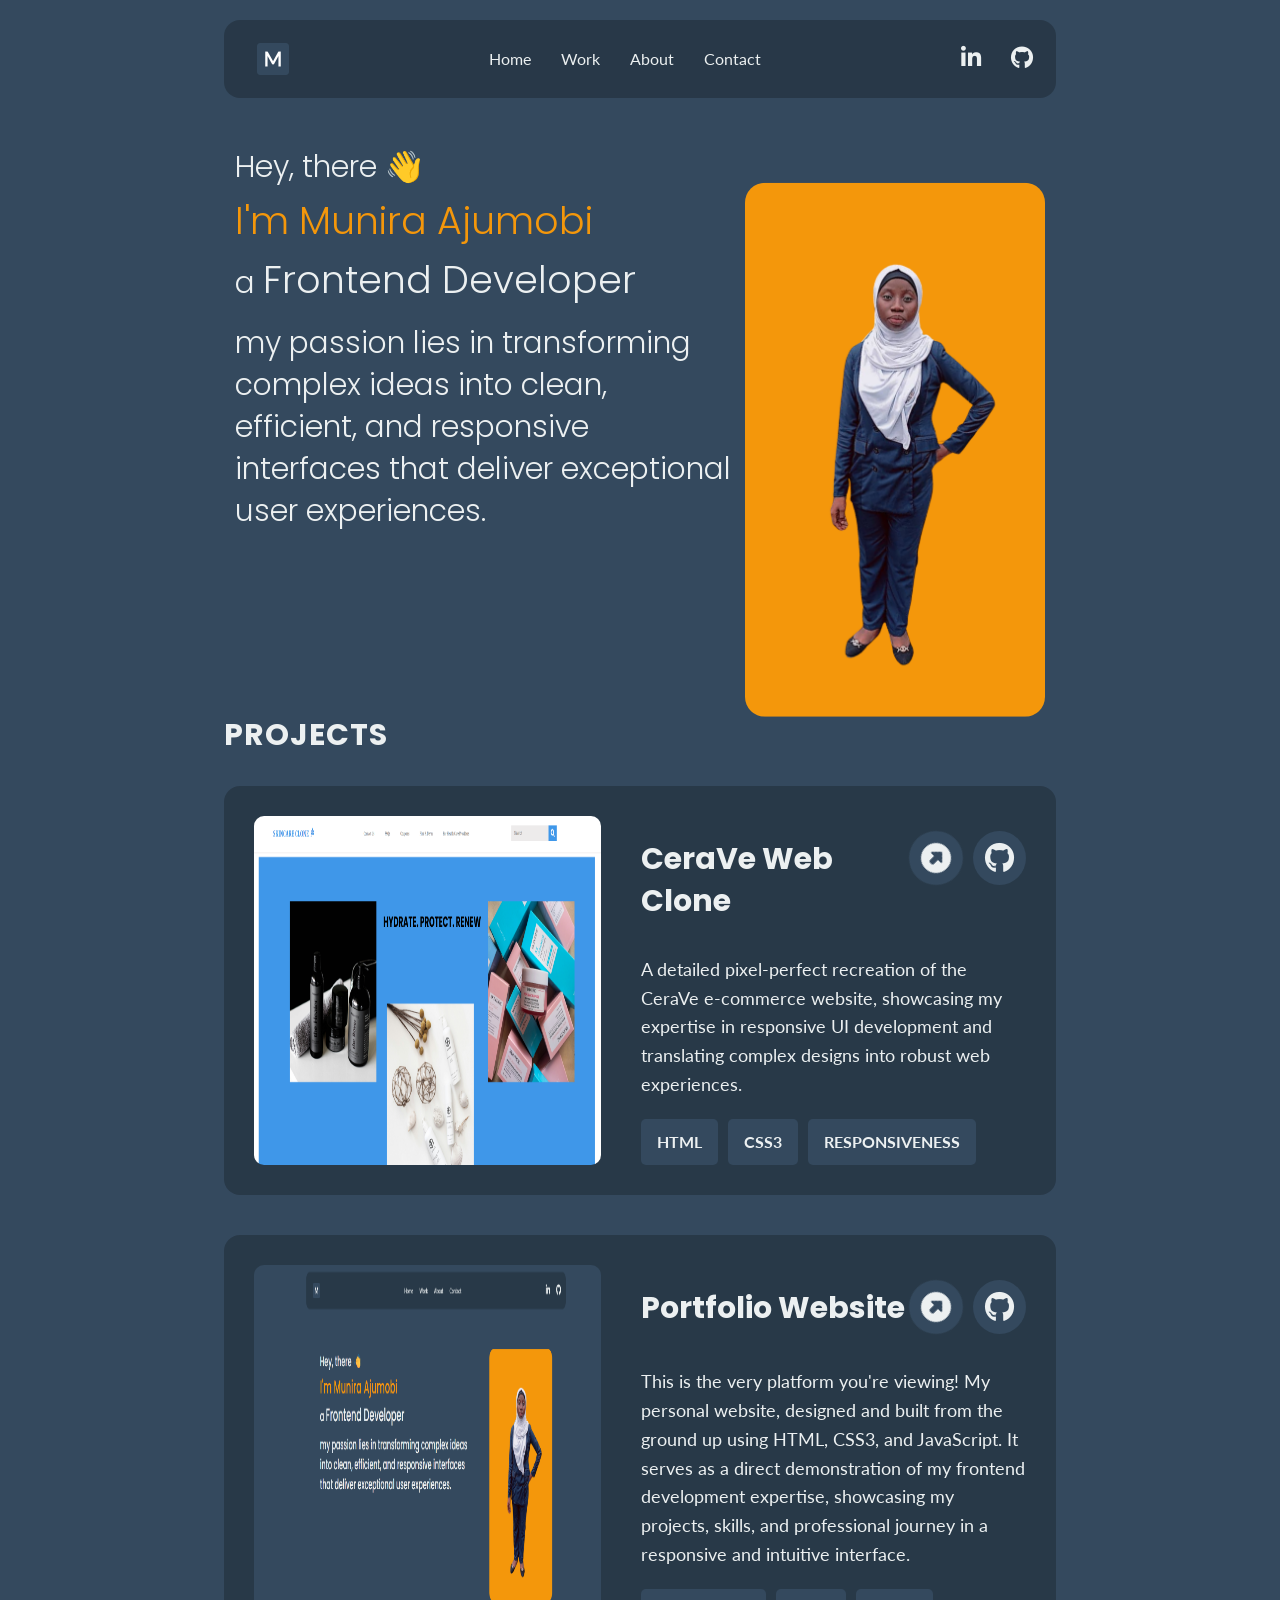
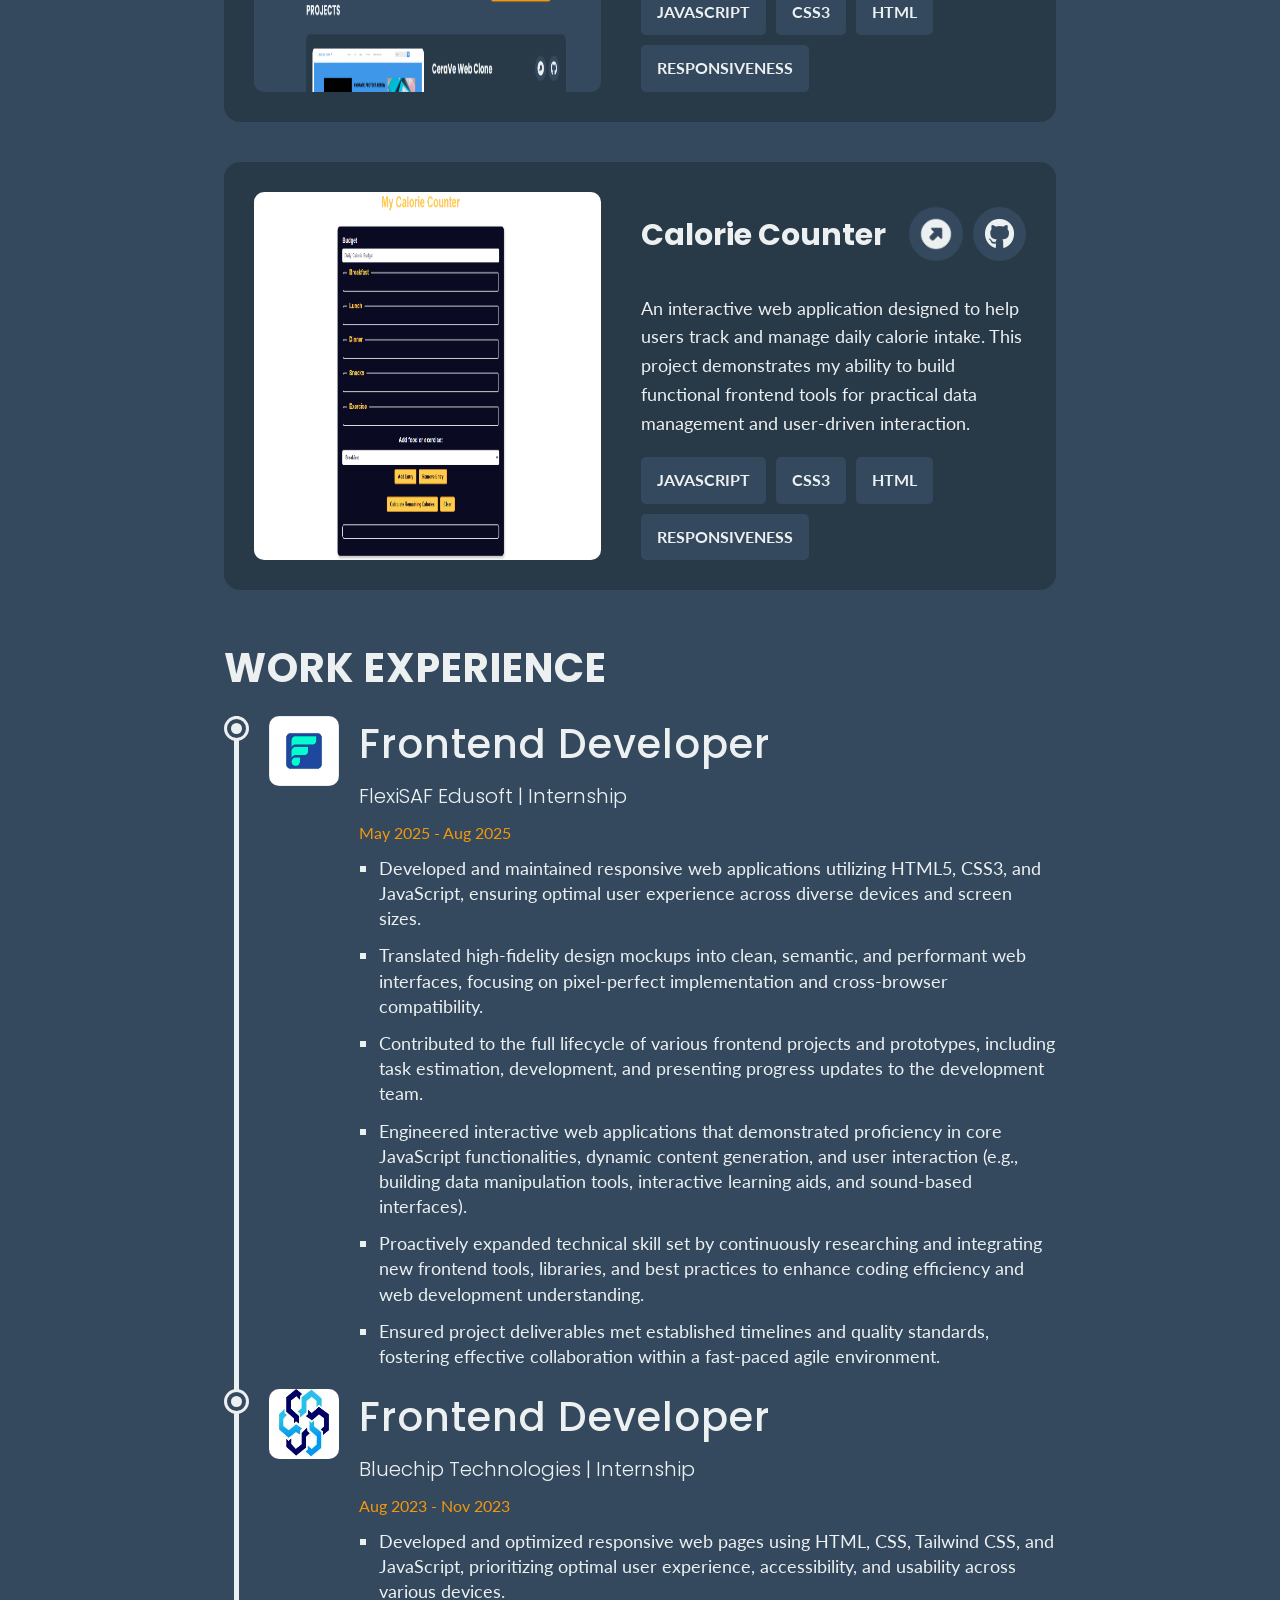
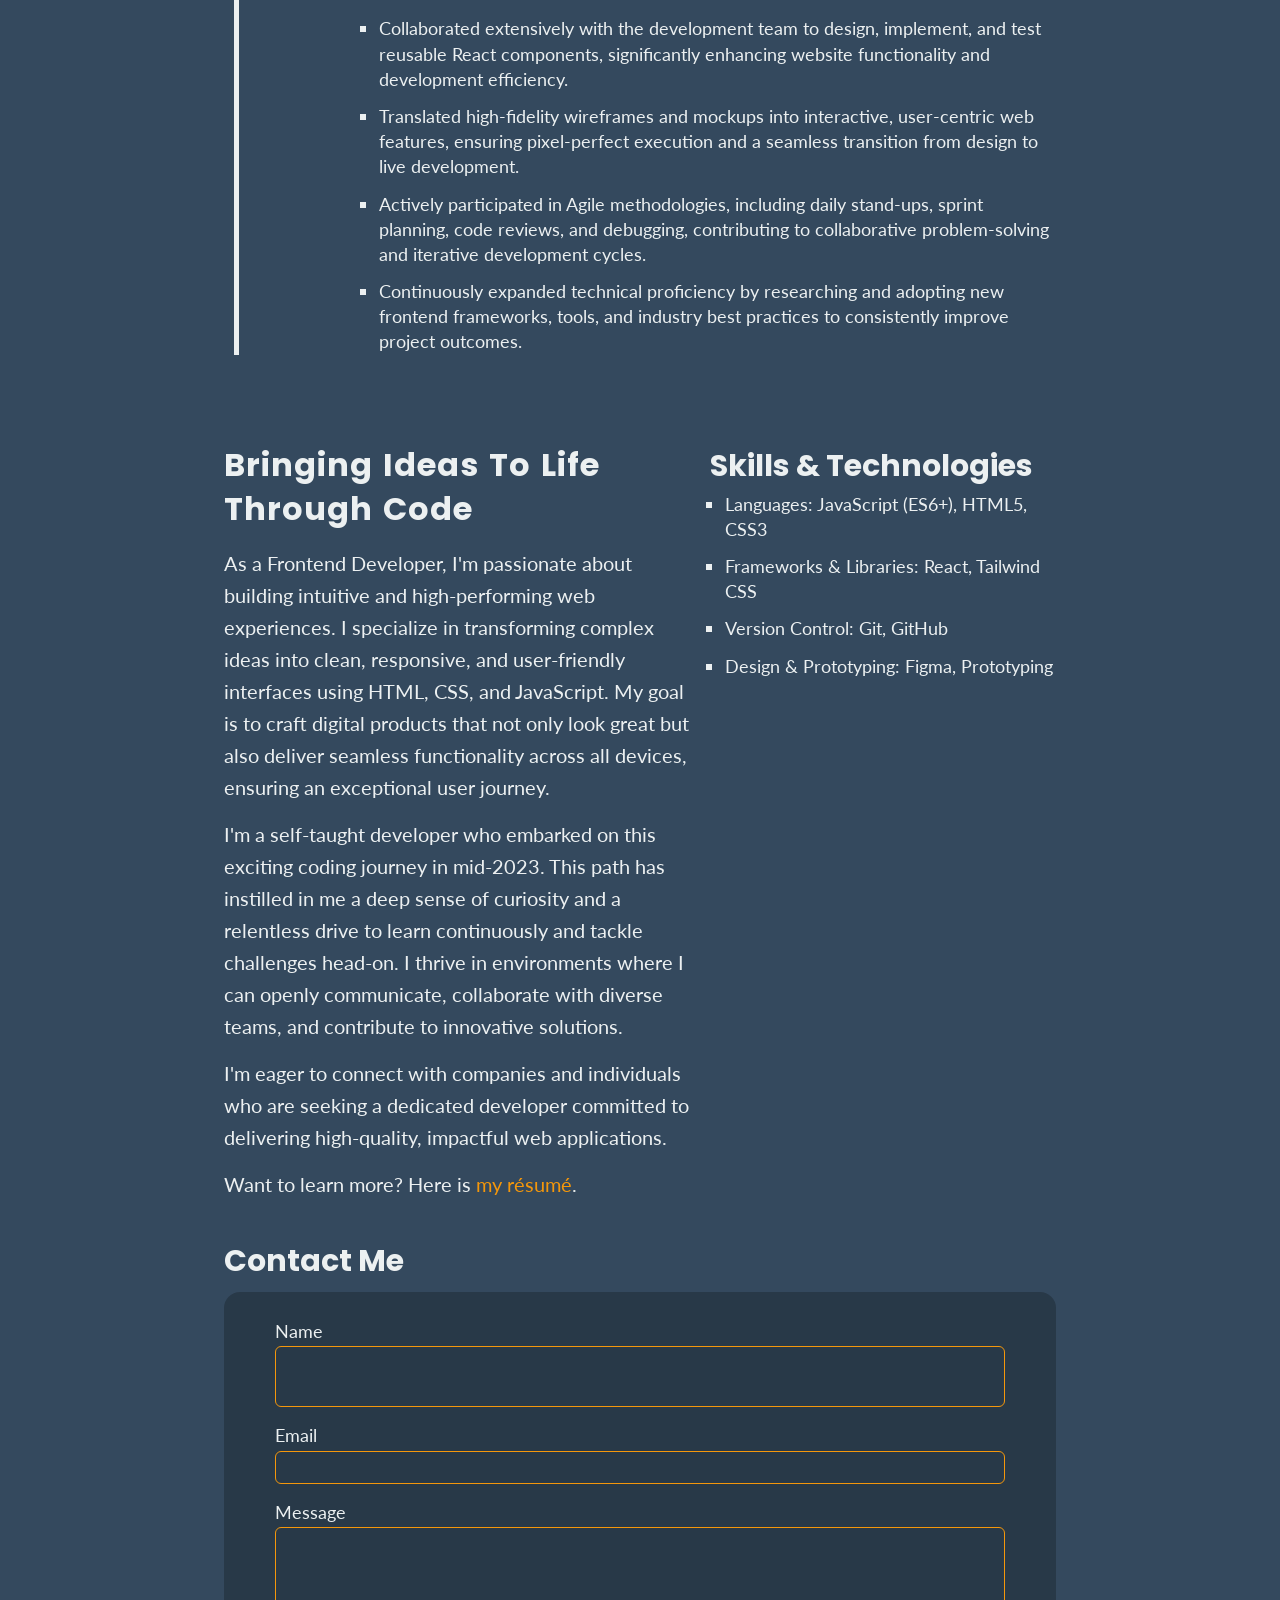
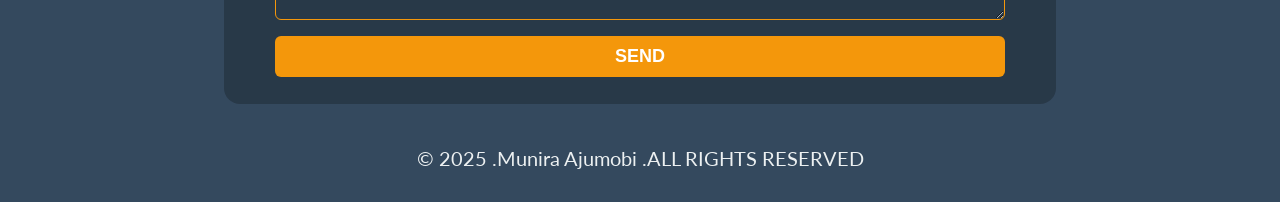
==== index.html @ 22a953ec "links url" ====
<!DOCTYPE html>
<html lang="en">
<head>
    <meta charset="UTF-8">
    <meta name="viewport" content="width=device-width, initial-scale=1.0">
    <title>Munira Ajumobi - Frontend Developer Portfolio</title>
    <link rel="icon" type="image/png" sizes="32x32" href="./images/favicon-32x32.png">
    <link rel="preconnect" href="https://fonts.googleapis.com">
    <link rel="preconnect" href="https://fonts.gstatic.com" crossorigin>
    <link href="https://fonts.googleapis.com/css2?family=Poppins:wght@500;700&display=swap" rel="stylesheet">

    <link rel="preconnect" href="https://fonts.googleapis.com">
    <link rel="preconnect" href="https://fonts.gstatic.com" crossorigin>
    <link href="https://fonts.googleapis.com/css2?family=Lato:wght@400;700&display=swap" rel="stylesheet">

    <link rel="stylesheet" href="https://cdnjs.cloudflare.com/ajax/libs/font-awesome/6.5.2/css/all.min.css"
        integrity="sha512-SnH5WK+bZxgPHs44uWIX+LLJAJ9/2PkPKZ5QiAj6Ta86w+fsb2TkcmfRyVX3pBnMFcV7oQPJkl9QevSCWr3W6A=="
        crossorigin="anonymous" referrerpolicy="no-referrer" />
    
    <link rel="stylesheet" href="styles.css">
</head>
<body>
    <div class="portfolio-container">
        <nav>
            <p id="my-name">Munira Ajumobi</p>
            <img src="./images/favicon-32x32.png" id="muni-logo">
            <i class="fa fa-bars" id="bars" aria-hidden="true"></i>
            <i class="fa fa-times" id="close" aria-hidden="true"></i>

            <ul class="larger-screen-nav">
                <li><a href="#home">Home</a></li>
                <li><a href="#work">Work</a></li>
                <li><a href="#about">About</a></li>
                <li><a href="#contact">Contact</a></li>
            </ul>
                
            <div class="contact-iconnn larger-screen-nav">
                <a href="https://www.linkedin.com/in/munira-ajumobi" target="_blank"><i class="fab fa-linkedin-in" id="contact-icon"
                    aria-hidden="true"></i></a>
                <a href="https://github.com/Mun-eerah" target="_blank"><i class="fab fa-github" id="contact-icon"
                    aria-hidden="true"></i></a>
            </div>
        </nav>
        
        <div class="second-nav">
            <ul>
                <li><a href="#home">Home</a></li>
                <li><a href="#work">Work</a></li>
                <li><a href="#about">About</a></li>
                <li><a href="#contact">Contact</a></li>
            </ul>

            <div class="contact-icons">
                <a href="https://www.linkedin.com/in/munira-ajumobi" target="_blank"><i class="fab fa-linkedin-in" id="contact-icon" aria-hidden="true"></i></a>
                <a href="https://github.com/Mun-eerah" target="_blank"><i class="fab fa-github" id="contact-icon" aria-hidden="true"></i></a>
            </div>
        </div>

        <div class="intro-and-image">
            <header id="home">
                <h2>Hey, there 👋</h2>
                <h1 id="name"> I'm Munira Ajumobi</h1>
                <h1>a <span id="field">Frontend Developer</span></h1>
                <h2>my passion lies in transforming complex ideas into clean, efficient, and responsive interfaces that deliver exceptional
            user experiences.</h2>
            </header>

            <div id="muni-div"><img src="./images/muni-in-suit.png" title="Munira Ajumobi" id="muni"></div>
        </div>

        <section id="work">
            <h1>PROJECTS</h1>
            <div class="projects">

                <div class="project">
                    <img src="./images/projects2.png" title="calorie counter" id="calorie">
                    <div>
                        <div id="div1">
                            <h2>CeraVe Web Clone</h2>
                            <div id="div2">
                                <a href="https://mun-eerah.github.io/cerave-website-clone/" target="_blank"><i class="fa-solid fa-circle-up project-icon"
                                        id="project-icon-arrow" aria-hidden="true"></i></a>
                                <a href="https://github.com/Mun-eerah" target="_blank"><i class="fab fa-github project-icon"
                                        aria-hidden="true"></i></a>
                            </div>
                        </div>
                        <div id="div3">
                            <p>A detailed pixel-perfect recreation of the CeraVe e-commerce website, showcasing my expertise in responsive UI
                            development and translating complex designs into robust web experiences.</p>
                            <ul class="div3-ul">
                                <li>HTML</li>
                                <li>CSS3</li>
                                <li>RESPONSIVENESS</li>
                            </ul>
                        </div>
                    </div>
                </div>

                <div class="project">
                    <img src="./images/portfolioo.png" title="portfolio website" id="calorie">
                    <div>
                        <div id="div1">
                            <h2>Portfolio Website</h2>
                            <div id="div2">
                                <a href="https://mun-eerah.github.io/portfolio-website/" target="_blank"><i
                                        class="fa-solid fa-circle-up project-icon" id="project-icon-arrow" aria-hidden="true"></i></a>
                                <a href="https://github.com/Mun-eerah" target="_blank"><i class="fab fa-github project-icon"
                                        aria-hidden="true"></i></a>
                            </div>
                        </div>
                        <div id="div3">
                            <p>This is the very platform you're viewing! My personal website, designed and built from the ground up using HTML, CSS3, and JavaScript. It serves as a direct demonstration of my frontend development expertise, showcasing my
                            projects, skills, and professional journey in a responsive and intuitive interface.
                            </p>
                            <ul class="div3-ul">
                                <li>JAVASCRIPT</li>
                                <li>CSS3</li>
                                <li>HTML</li>
                                <li>RESPONSIVENESS</li>
                            </ul>
                        </div>
                    </div>
                </div>

                <div class="project">
                    <img src="./images/projects1.png" title="calorie counter" id="calorie">
                    <div>
                        <div id="div1">
                            <h2>Calorie Counter</h2>
                            <div id="div2">
                                <a href="https://mun-eerah.github.io/calorie-counter-app/" target="_blank"><i
                                        class="fa-solid fa-circle-up project-icon" id="project-icon-arrow" aria-hidden="true"></i></a>
                                <a href="https://github.com/Mun-eerah" target="_blank"><i class="fab fa-github project-icon"
                                        aria-hidden="true"></i></a>
                            </div>
                        </div>
                        <div id="div3">
                            <p>An interactive web application designed to help users track and manage daily calorie intake. This project
                                demonstrates
                                my ability to build functional frontend tools for practical data management and user-driven interaction.
                            </p>
                            <ul class="div3-ul">
                                <li>JAVASCRIPT</li>
                                <li>CSS3</li>
                                <li>HTML</li>
                                <li>RESPONSIVENESS</li>
                            </ul>
                        </div>
                    </div>
                </div>

            </div>
        </section>

        <article>
            <h1>WORK EXPERIENCE</h1>

            <div class="timeline"> <!--timeline container-->
                
                <div class="timeline-item"> <!--a single item-->
                    <div class="timeline-marker">
                        <div class="marker"></div>
                    </div> <!--the markers or circles-->
                    <div class="timeline-content">
                        <div><img src="images/flexisaf logo.png" class="timeline-image"></div>
                        <div>
                            <h1>Frontend Developer</h1>
                            <h3>FlexiSAF Edusoft | Internship</h3>
                            <p>May 2025 - Aug 2025</p>
                            <ul>
                                <li>Developed and maintained responsive web applications utilizing HTML5, CSS3, and JavaScript, ensuring optimal user
                                experience across diverse devices and screen sizes.</li>
                                <li>Translated high-fidelity design mockups into clean, semantic, and performant web interfaces, focusing on pixel-perfect
                                implementation and cross-browser compatibility.</li>
                                <li>Contributed to the full lifecycle of various frontend projects and prototypes, including task estimation, development,
                                and presenting progress updates to the development team.</li>
                                <li>Engineered interactive web applications that demonstrated proficiency in core JavaScript functionalities, dynamic
                                content generation, and user interaction (e.g., building data manipulation tools, interactive learning aids, and
                                sound-based interfaces).</li>
                                <li>Proactively expanded technical skill set by continuously researching and integrating new frontend tools, libraries, and
                                best practices to enhance coding efficiency and web development understanding.</li>
                                <li>Ensured project deliverables met established timelines and quality standards, fostering effective collaboration within a
                                fast-paced agile environment.</li>
                            </ul>
                        </div>
                    </div>
                </div>

                <div class="timeline-item"> <!--a single item-->
                    <div class="timeline-marker">
                        <div class="marker"></div>
                    </div> <!--the markers or circles-->
                    <div class="timeline-content">
                        <div><img src="images/bluechip-logo.jpeg" class="timeline-image bluechip"></div>
                        <div>
                            <h1>Frontend Developer</h1>
                            <h3>Bluechip Technologies | Internship</h3>
                            <p>Aug 2023 - Nov 2023</p>
                            <ul>
                                <li>Developed and optimized responsive web pages using HTML, CSS, Tailwind CSS, and JavaScript, prioritizing optimal user
                                experience, accessibility, and usability across various devices.</li>
                                <li>Collaborated extensively with the development team to design, implement, and test reusable React components,
                                significantly enhancing website functionality and development efficiency.</li>
                                <li>Translated high-fidelity wireframes and mockups into interactive, user-centric web features, ensuring pixel-perfect
                                execution and a seamless transition from design to live development.</li>
                                <li>Actively participated in Agile methodologies, including daily stand-ups, sprint planning, code reviews, and debugging,
                                contributing to collaborative problem-solving and iterative development cycles.</li>
                                <li>Continuously expanded technical proficiency by researching and adopting new frontend frameworks, tools, and industry
                                best practices to consistently improve project outcomes.</li>
                            </ul>
                        </div>
                    </div>
                </div>

            </div>
        </article>

        <footer id="about">
            <div class="footer-div1">
                <h1>Bringing Ideas to Life Through Code</h1>
                <p>As a Frontend Developer, I'm passionate about building intuitive and high-performing web experiences. I specialize in
                transforming complex ideas into clean, responsive, and user-friendly interfaces using HTML, CSS, and JavaScript. My goal
                is to craft digital products that not only look great but also deliver seamless functionality across all devices,
                ensuring an exceptional user journey.</p>
                <p>I'm a self-taught developer who embarked on this exciting coding journey in mid-2023. This path has instilled in me a
                deep sense of curiosity and a relentless drive to learn continuously and tackle challenges head-on. I thrive in
                environments where I can openly communicate, collaborate with diverse teams, and contribute to innovative solutions.</p> 
                <p> I'm eager to connect with companies and individuals who are seeking a dedicated developer committed to delivering
                 high-quality, impactful web applications.</p>
                <p>Want to learn more? Here is <a href="https://drive.google.com/file/d/1asc-HhvAF4fKjJKIKtCedLfScD9_ZHoa/view?usp=sharing" id="resume-link">my résumé</a>.</p>
            </div>
            <div class="footer-text">
                <h2>Skills & Technologies</h2>
                <ul>
                    <li>Languages: JavaScript (ES6+), HTML5, CSS3</li>
                    <li>Frameworks & Libraries: React, Tailwind CSS</li>
                    <li>Version Control: Git, GitHub</li>
                    <li>Design & Prototyping: Figma, Prototyping</li>
                </ul>
            </div>
        </footer>

        <div class="contact" id="contact">
           <h2>Contact Me</h2> 
           <form action="https://formspree.io/f/xqalkwkb" method="POST">
            <div class="form-item">
                <label for="name">Name</label>
                <input type="text" id="name" name="name" required>
            </div>

            <div class="form-item">
                <label for="email">Email</label>
                <input type="email" id="email" name="email" required>
            </div>

            <div class="form-item">
                <label for="message">Message</label>
                <textarea id="message" name="message" rows="5" required></textarea>
            </div>

            <button type="submit">SEND</button>
           </form>
        </div>
        <div id="copyright">© 2025 .Munira Ajumobi .ALL RIGHTS RESERVED</div>
    </div>
    <script src="./script.js"></script>
</body>
</html>
---- styles.css ----
:root {
    --primary: #34495e;
    --accent: #3498db;
    --background: rgba(36, 50, 63, 0.7);
    --text: #ecf0f1;
    --accent2: #f4970b;
    /* --text: #34495e; */
}
* {
    padding: 0;
    margin: 0;
    box-sizing: border-box;
}
body {
    font-family: 'Lato', sans-serif;
    font-weight: 400;
    line-height: 1.4;
    background: var(--primary);
    color: var(--text);
}
.portfolio-container {
    width: 90%;
    margin: 20px auto;
    display: flex;
    flex-direction: column;
    gap: 10px;
    cursor: pointer;
}
h1,h2,h3,h4,h5 {
    font-family: 'poppins', sans-serif;
    font-weight: 700;
}
p {
    font-size: 18px;
    line-height: 1.6;
    width: 90%;
}
nav {
    background-color: var(--background);
    border-radius: 16px;
    padding: 23px;
    display: flex;
    justify-content: space-between;
    align-items: center;
    cursor: pointer;
    position: fixed;
    width: 90%;
}
#muni-logo {
    display: none;
}
.larger-screen-nav {
    display: none;
}
.second-nav {
    display: none;
    position: absolute;
    padding: 10px 40px;
    justify-content: space-between;
    background-color: var(--background);
    top: 20px;
    transform: translateY(50%);
    width: 90%;
    margin-top: 12px;
    border-radius: 16px;
}
ul {
 display: flex;
 flex-direction: column;
 justify-content: center;
 gap: 12px;
}
li {
    list-style: none;
}
li:hover {
    border-left: 3px solid var(--accent);
    padding-left: 3px;
}
a {
    text-decoration: none;
    color: var(--text);
}
#bars, #close {
    font-size: 18px;
}
#close {
    display: none;
}
.contact-icons {
    display: flex;
    flex-direction: column;
    gap: 12px;
    justify-content: center;
}
#contact-icon {
    background-color: rgba(36, 50, 60, 0.9);
    padding: 20px 50px;
    font-size: 23px;
    border-radius: 16px;
    color: var(--text);
}
#contact-icon:hover {
    background-color: var(--accent2);
}
header {
    margin-top: 120px;
}
header h2, header h1 {
    font-weight: 200;
    font-size: 14px;
    padding-bottom: 6px;
}
#name {
    color: var(--accent2);
    font-size: 16px;
}
#field {
    font-size: 16px;
}
#muni-div {
    display: flex;
}
#muni {
    border-radius: 20px;
    margin: 40px auto;
    width: 300px;
}
.projects {
    display: flex;
    flex-direction: column;
    gap: 15px;
}
section > h1 {
    padding-top: 20px;
    padding-bottom: 20px;
    letter-spacing: 2px;
}
.project {
    background-color: var(--background);
    border-radius: 16px;
    padding: 30px;
}
#calorie {
    width: 100%;
    border-radius: 10px;
}
#div1 {
    display: flex;
    justify-content: space-between;
    align-items:first baseline;
    padding-top: 5px;
}
#div2 {
    display: flex;
    align-items: center;
    justify-content: center;
    margin-top: 10px;
    gap: 10px;
}
#div3 {
    display: flex;
    flex-direction: column;
    gap: 20px;
    width: 100%;
}
#div3 p {
    width: 100%;
    padding-top: 13px;
    /* text-align: justify; */
}
.div3-ul {
    display: flex;
    flex-direction: row;
    justify-content: flex-start;
    flex-wrap: wrap;
    gap: 10px;
}
.div3-ul li {
    background-color: var(--primary);
    padding: 10px 14px;
    border-radius: 5px;
    font-weight: bold;
    text-decoration: none;
    border: 2px solid transparent;
}
.project-icon {
    /* background-color: rgba(36, 50, 60, 0.9); */
    background-color: var(--primary);
    padding: 12px;
    font-size: 23px;
    border-radius: 50%;
    color: var(--text);
}
.project-icon:hover {
    background-color: var(--accent2);
}
#project-icon-arrow {
    transform: rotate(45deg);
}
article {
    margin-top: 20px;
    width: 100%;
    margin-bottom: 30px;
}
article > h1 {
    padding-top: 20px;
    padding-bottom: 20px;
    width: 100%;
    letter-spacing: 2px;
}
.timeline {
    position: relative;
    padding-left: 30px;
}
.timeline::before { /* the vertical line */
    content: '';
    position: absolute;
    top: 0;
    bottom: 0;
    left: 10px;
    width: 2px;
    background-color: var(--text);
    z-index: 1;
}
.timeline-item {
    position: relative;
    padding-left: 15px;
    margin-bottom: 20px;
    z-index: 2;
}
.timeline-marker {
    position: absolute;
    left: 10px; /*0 before*/
    top: 0;
    width: 25px;
    height: 25px;
    border: 3px solid var(--text);
    border-radius: 50%;
    background-color: var(--primary);
    display: flex;
    justify-content: center;
    align-items: center;
    transform: translateX(-160%);
    z-index: 3;
}
.marker {
    width: 11px;
    height: 11px;
    background-color: var(--text);
    border-radius: 50%;
    z-index: 3;
}
.timeline-content {
    display: flex;
    gap: 20px;
    justify-content: flex-start;
}
.timeline-content h1 {
    font-weight: 500;
}
.timeline-image {
    width: 70px;
    height: 70px;
    border-radius: 10px;
}
.timeline-content h3 {
    padding-top: 10px;
    padding-bottom: 10px;
    font-weight: 300;
    font-size: 16px;
}
.timeline-content p {
    color: var(--accent2);
    padding-bottom: 10px;
    font-size: 16px;
}
.timeline-content ul {
    padding-left: 20px;
}
.timeline-content li {
    list-style: square;
}
.timeline-content li:hover {
    border-left: none;
    padding-left: 0;
}
footer {
    margin-top: 20px;
    display: flex;
    flex-direction: column;
    gap: 15px;
}
footer h1 {
    text-transform: capitalize;
    word-spacing: 2px;
    letter-spacing: 1px;
}
footer p {
    width: 100%;
}
#resume-link {
    color: var(--accent2);
}
footer h2 {
    padding-bottom: 5px;
}
.footer-text {
    margin-top: 10px;
    gap: 0;
}
.footer-text ul {
    padding-left: 15px;
}
.footer-text li {
    list-style-type: square;
}
.footer-text li:hover {
    padding-left: 0;
    border-left: 0;
}
.contact {
    margin: 20px auto;
    width: 100%;
}
.contact h2 {
    padding-top: 10px;
    padding-bottom: 10px;
}
form {
    background-color: var(--background);
    padding: 25px 10px;
    display: flex;
    flex-direction: column;
    justify-content: center;
    gap: 12px;
    border-radius: 16px;
}
.form-item {
    display: flex;
    flex-direction: column;
    width: 90%;
    margin: 2px auto;
    gap: 2px;
}
form input,
form textarea {
    padding: 8px;
    background: transparent;
    border: 1px solid var(--accent2);    
    border-radius: 6px;
}
input[type="text"],
input[type="email"],
textarea {
    color: var(--accent2);
}
textarea {
    resize: vertical;
}
button {
    display: block;
    padding: 10px 16px;
    width: 90%;
    margin: 2px auto;
    border-radius: 6px;
    background-color: var(--accent2);
    border: none;
    color: white;
    font-weight: bold;
}
button:hover {
   background-color: var(--primary);
   border: 2px solid var(--accent2);
}
#copyright {
    text-align: center;
    margin-top: 10px;
    margin-bottom: 10px;
}

@media screen and (min-width: 768px) {
    nav {
        justify-content: space-between;
    }
    .larger-screen-nav {
        display: flex;  
    }
    #my-name {
        display: none;
    }
    #muni-logo {
        display: block;
        padding-left: 10px;
    }
    nav ul, .contact-iconnn {
        flex-direction: row;
        justify-content: space-between; 
        gap: 30px;
    }
    #contact-icon {
        background-color: transparent;
        padding: 0;
    }
    #contact-icon:hover {
        background-color: transparent;
    }
    nav li:hover {
        padding-left: 0;
        border: none;
    }
    #bars, #close {
        display: none;
    }
    .second-nav {
        display: none;
    }
    header {
       width: 50%;  
       font-size: 18px;
    }
    .intro-and-image {
        display: flex;
        justify-content: space-evenly;
        align-items: center;
        /* justify-content: space-around; */
        margin-bottom: 30px;
    }
    header h2, header h1 {
        font-size: 18px;
        font-weight: 300;
    }
    header h2 {
        padding-top: 10px;
    }
    #name, #field {
        font-size: 20px;
    }
    #muni {
        width: 250px;
        transform: translateY(23%);
    }
    section {
        margin-top: 20px;
    }
    section h1 {
        font-size: 30px;
        letter-spacing: 1px;
        padding-bottom: 30px;
    }
    #div1 h2 {
        font-size: 23px;
    }
    .timeline::before {
        width: 5px;
    }
    .project-icon {
        font-size: 25px;
    }
    article h1 {
        font-size: 30px;
        letter-spacing: 1px;
    }
    footer p {
        font-size: 20px;
    }
    .footer-text li {
        font-size: 18px;
    }
    .contact {
        font-size: 20px;
    }
    form label {
        font-size: 18px;
    }
    button {
        font-size: 18px;
    }
    #copyright {
        font-size: 20px;
    }
}
@media screen and (min-width: 1249px) {
    .portfolio-container {
        width: 65%;
        margin: 20px auto;
    }
    nav {
        width: 65%;
    }
   header {
        margin-top: 20px;
        width: 60%;
   }
   header h2, header h1 {
        font-size: 30px;
   }
   #name, #field {
        font-size: 38px;
   }
   #muni {
        width: 300px;
   }
   .projects {
    gap: 40px;
   }
   .project {
        display: flex;
        gap: 40px;
   }
   #calorie {
    width: 45%;
   }
   #div1 {
    flex-direction: row;
    justify-content: space-between;
   }
   #div3 {
    padding-top: 20px;
   }
   #div1 h2 {
       font-size: 30px;
   }
   .project-icon {
       font-size: 30px;
   }
   article h1 {
       font-size: 40px;
       letter-spacing: 1px;
   }
   .timeline-content h3 {
    font-size: 20px;
   }
   .timeline-content p {
    font-size: 16px;
   }
   .timeline-content li {
    font-size: 18px;
   }
   footer {
    display: flex;
    flex-direction: row;
    align-items: first baseline;
    justify-content: space-between;
   }
   .footer-div1 {
        display: flex;
        flex-direction: column;
        width: 60%;
        gap: 15px;
   }
   .footer-text h2 {
    font-size: 30px;
   }
}
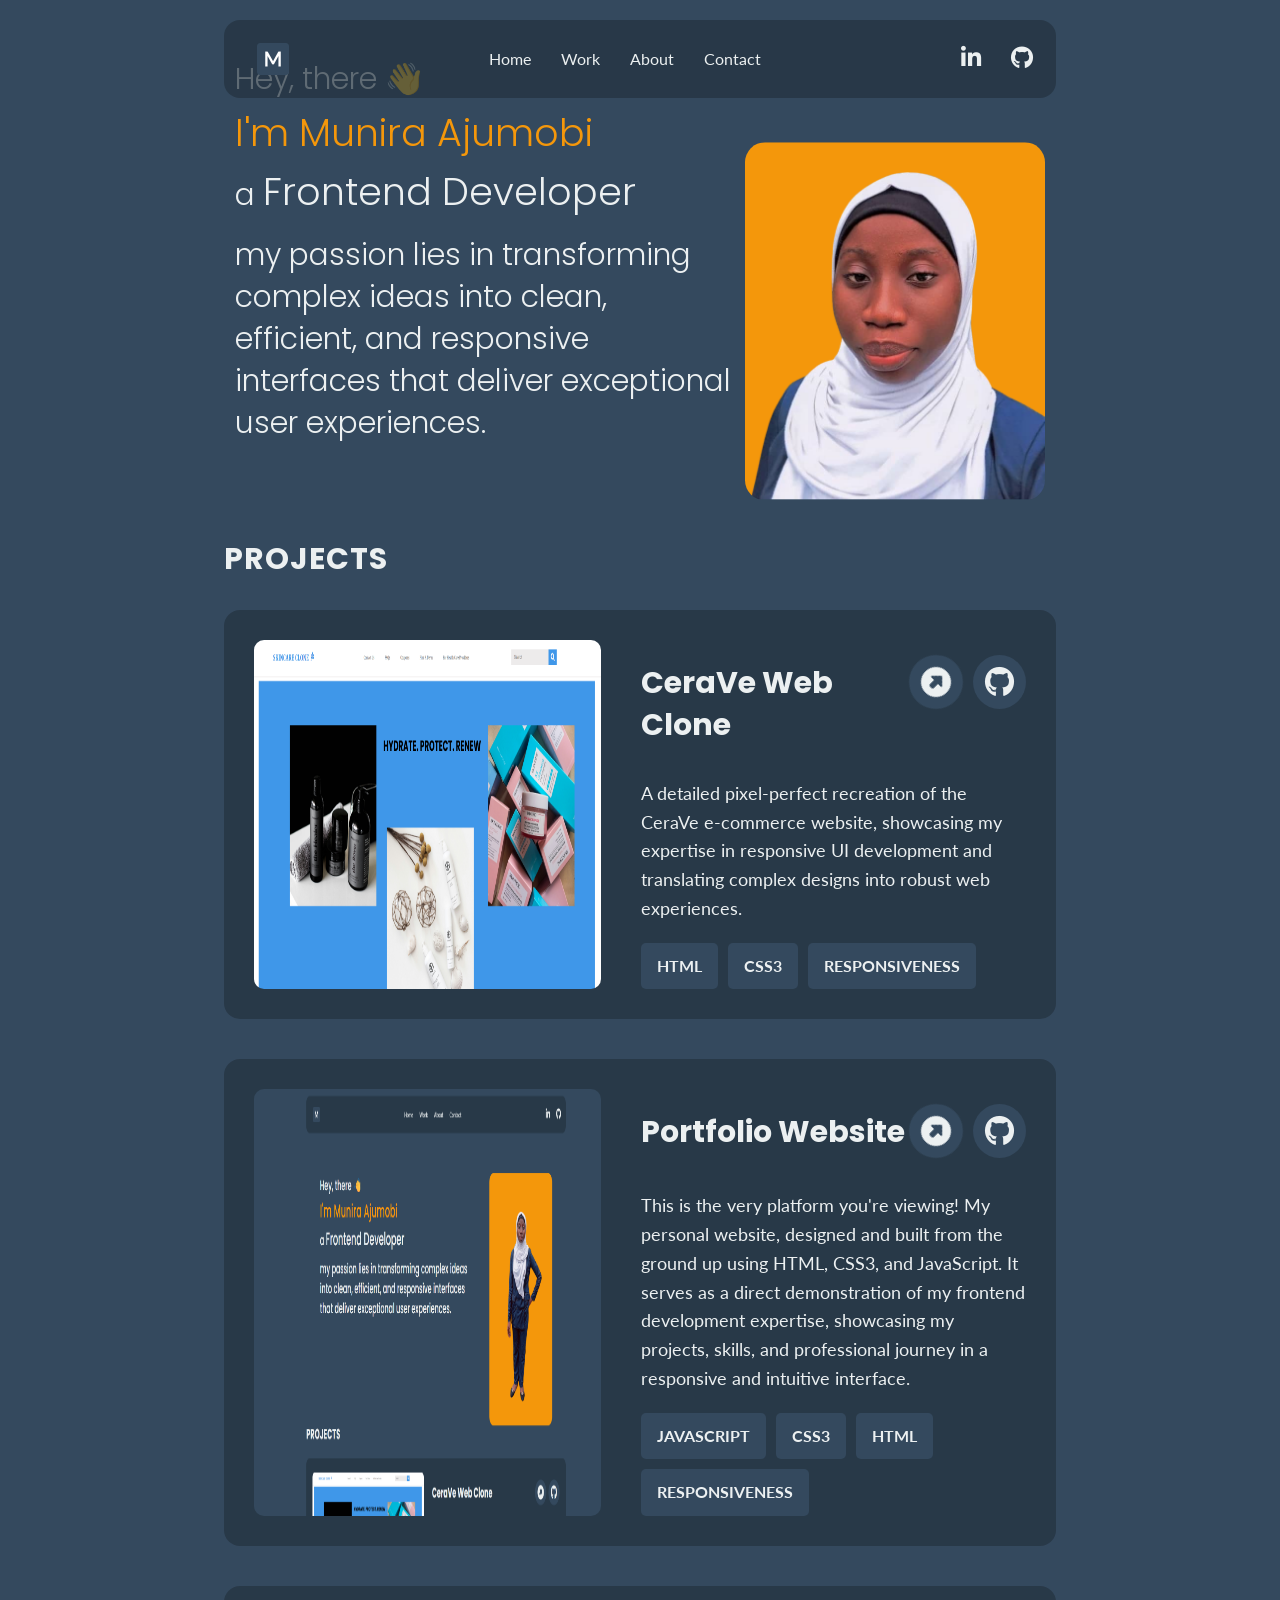
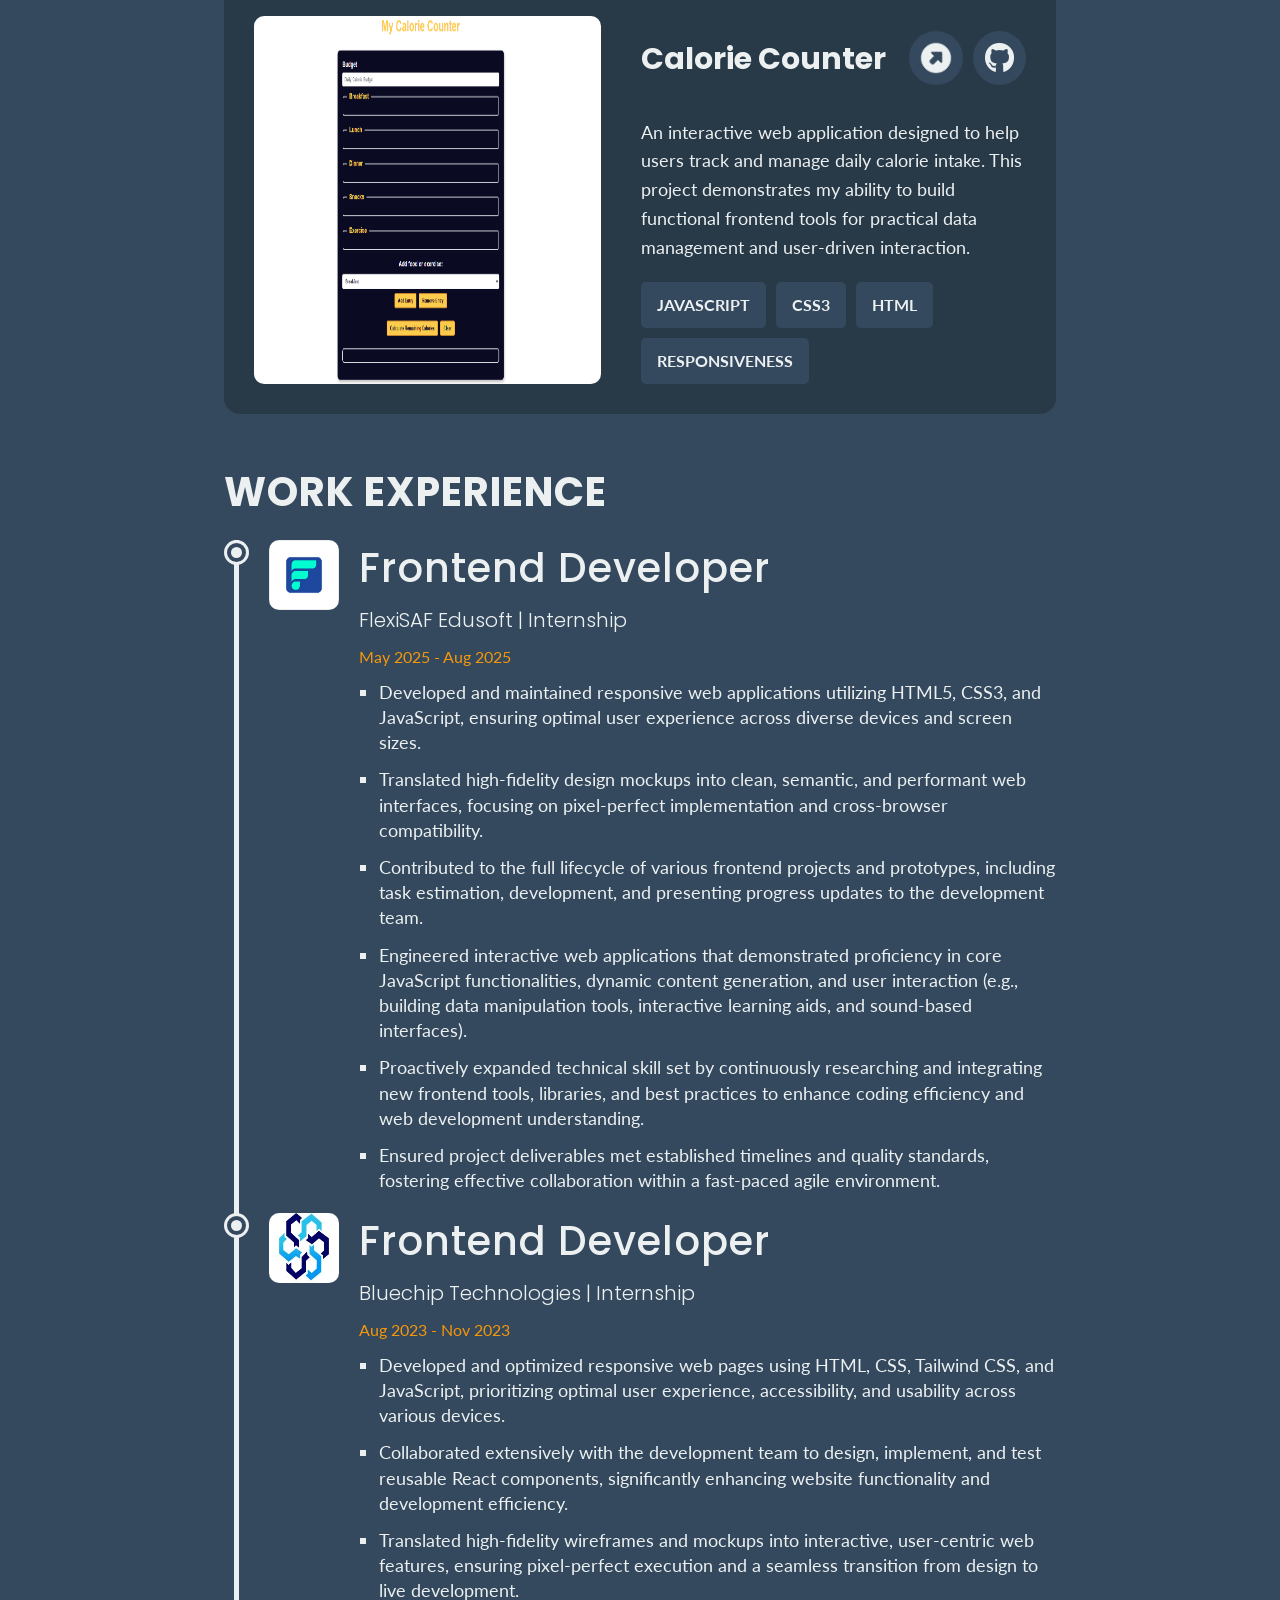
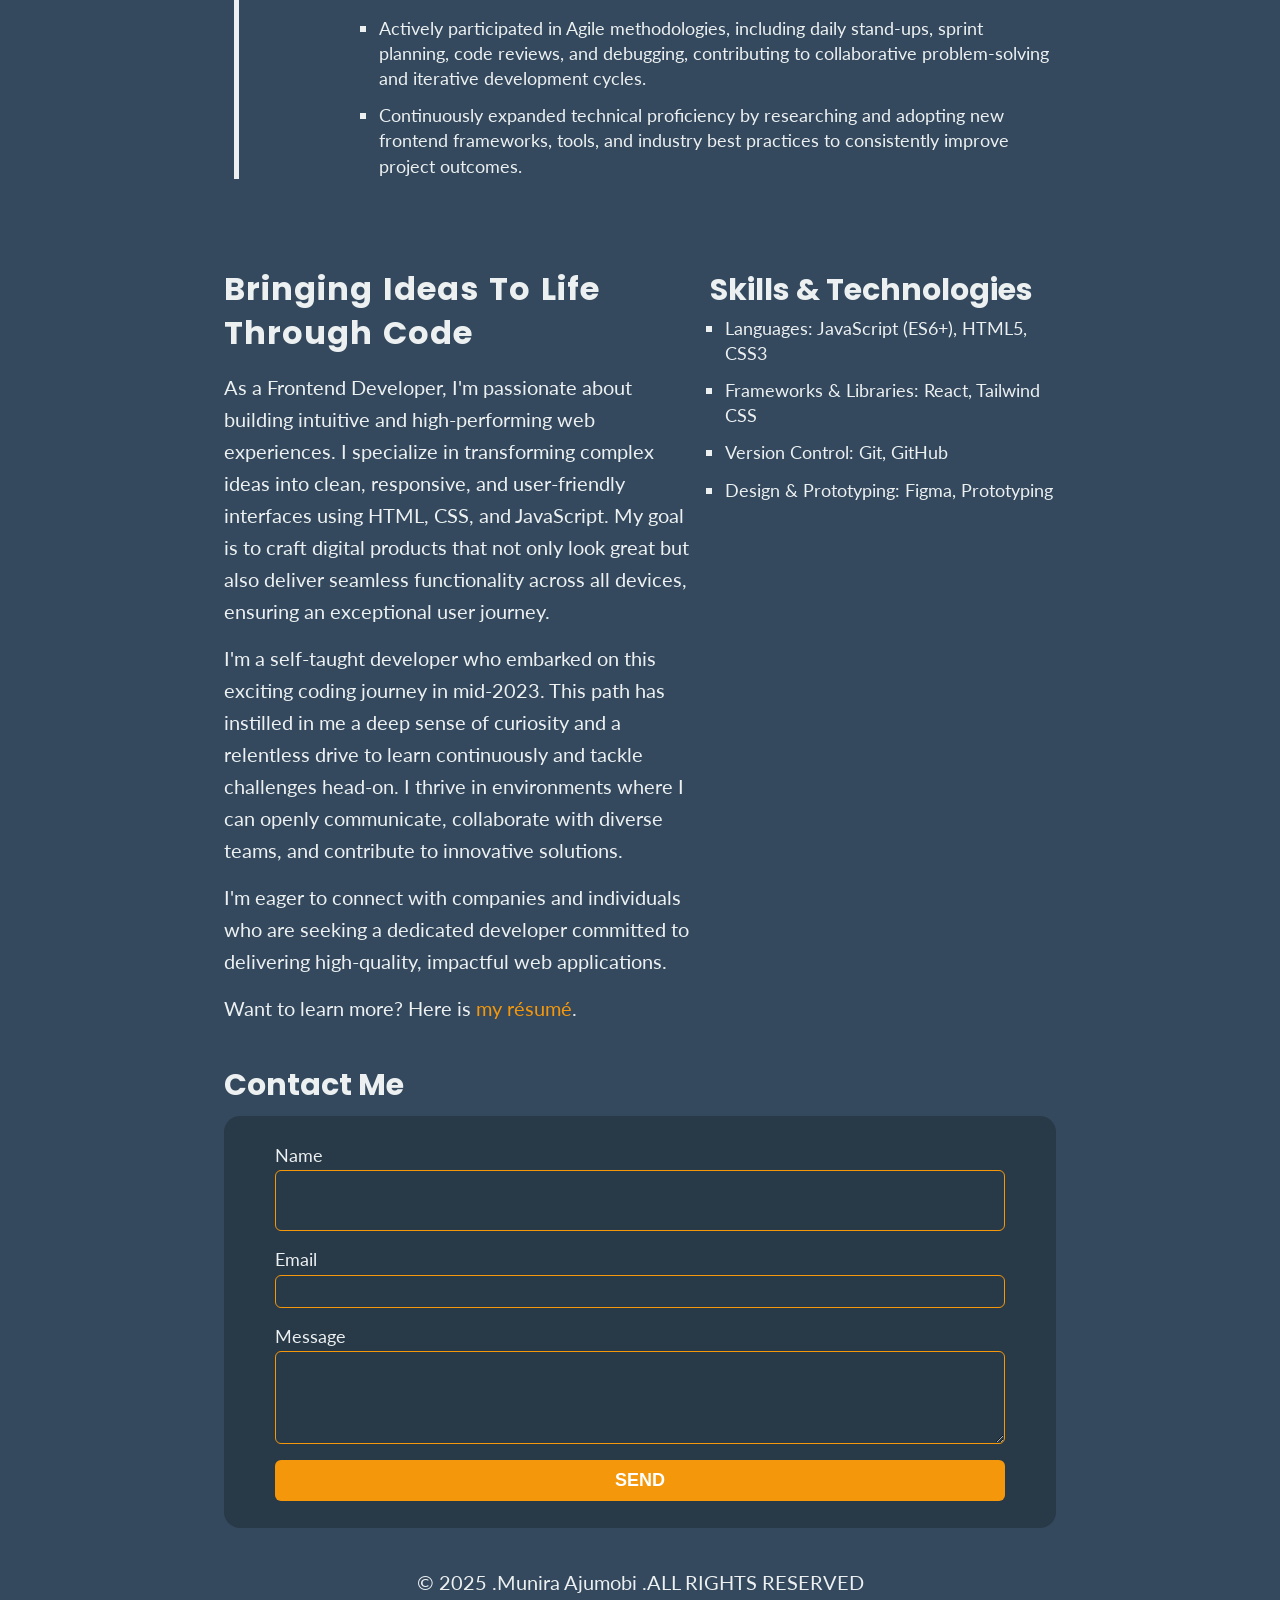
==== commit 8fbd7264: "picture changes" ====
--- a/index.html
+++ b/index.html
@@ -65,7 +65,8 @@
             user experiences.</h2>
             </header>
 
-            <div id="muni-div"><img src="./images/muni-in-suit.png" title="Munira Ajumobi" id="muni"></div>
+            <div id="muni-div"><img src="./images/mypic-white-hijab.png" title="Munira Ajumobi" id="muni"></div>
+            <!-- <div id="muni-div"><img src="./images/muni-in-suit.png" title="Munira Ajumobi" id="muni"></div> -->
         </div>
 
         <section id="work">
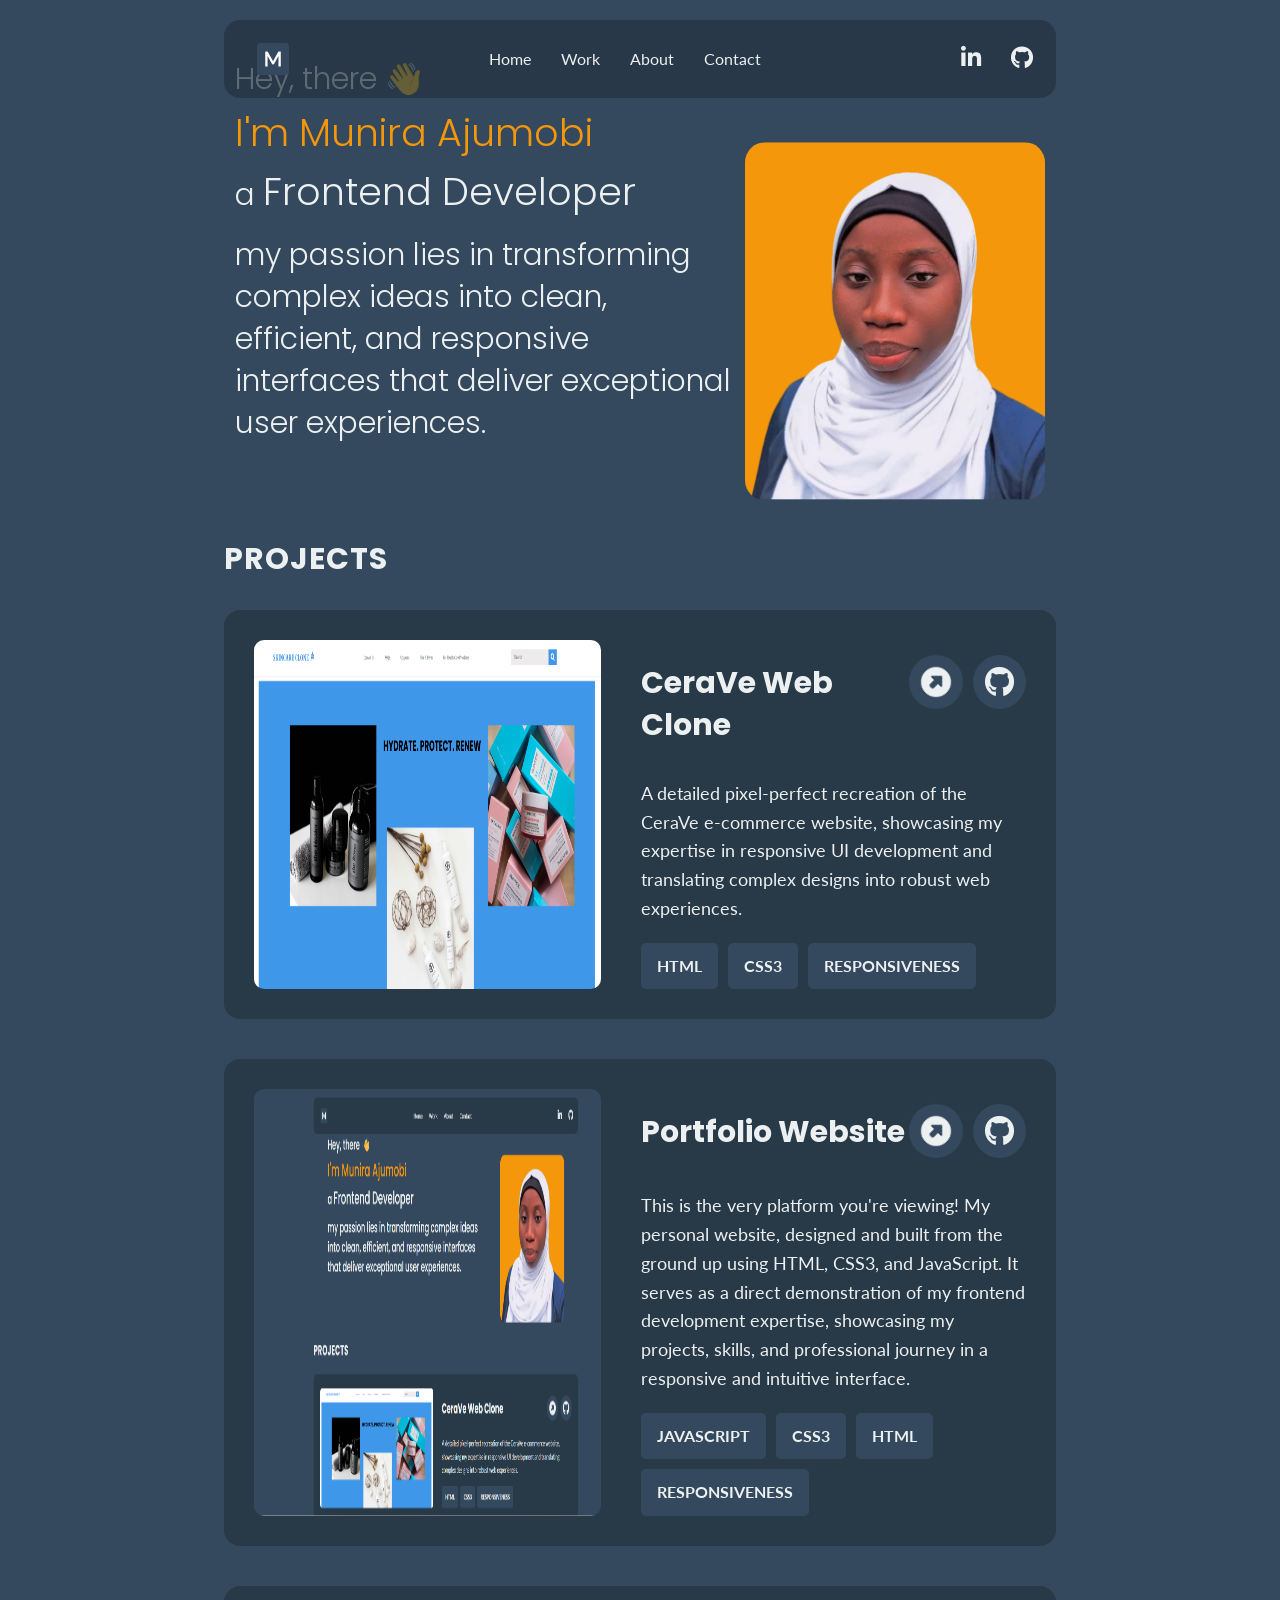
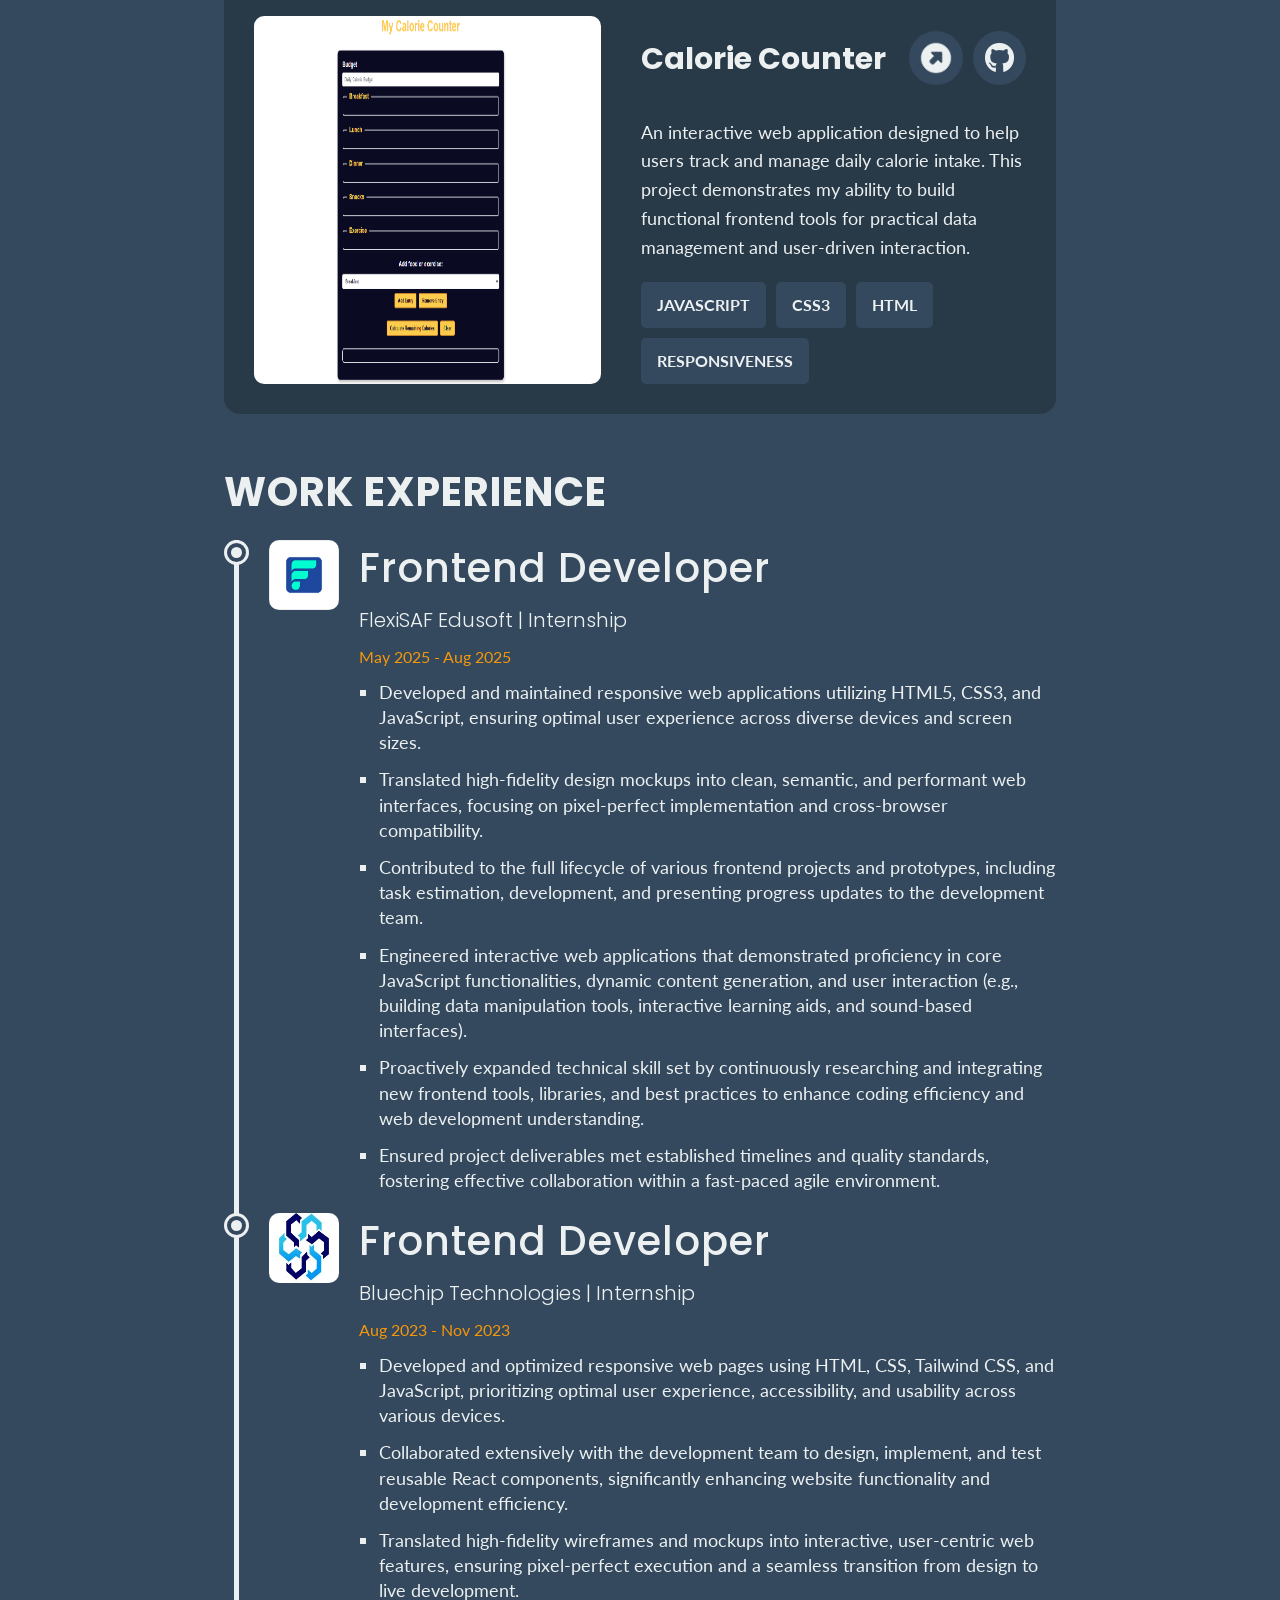
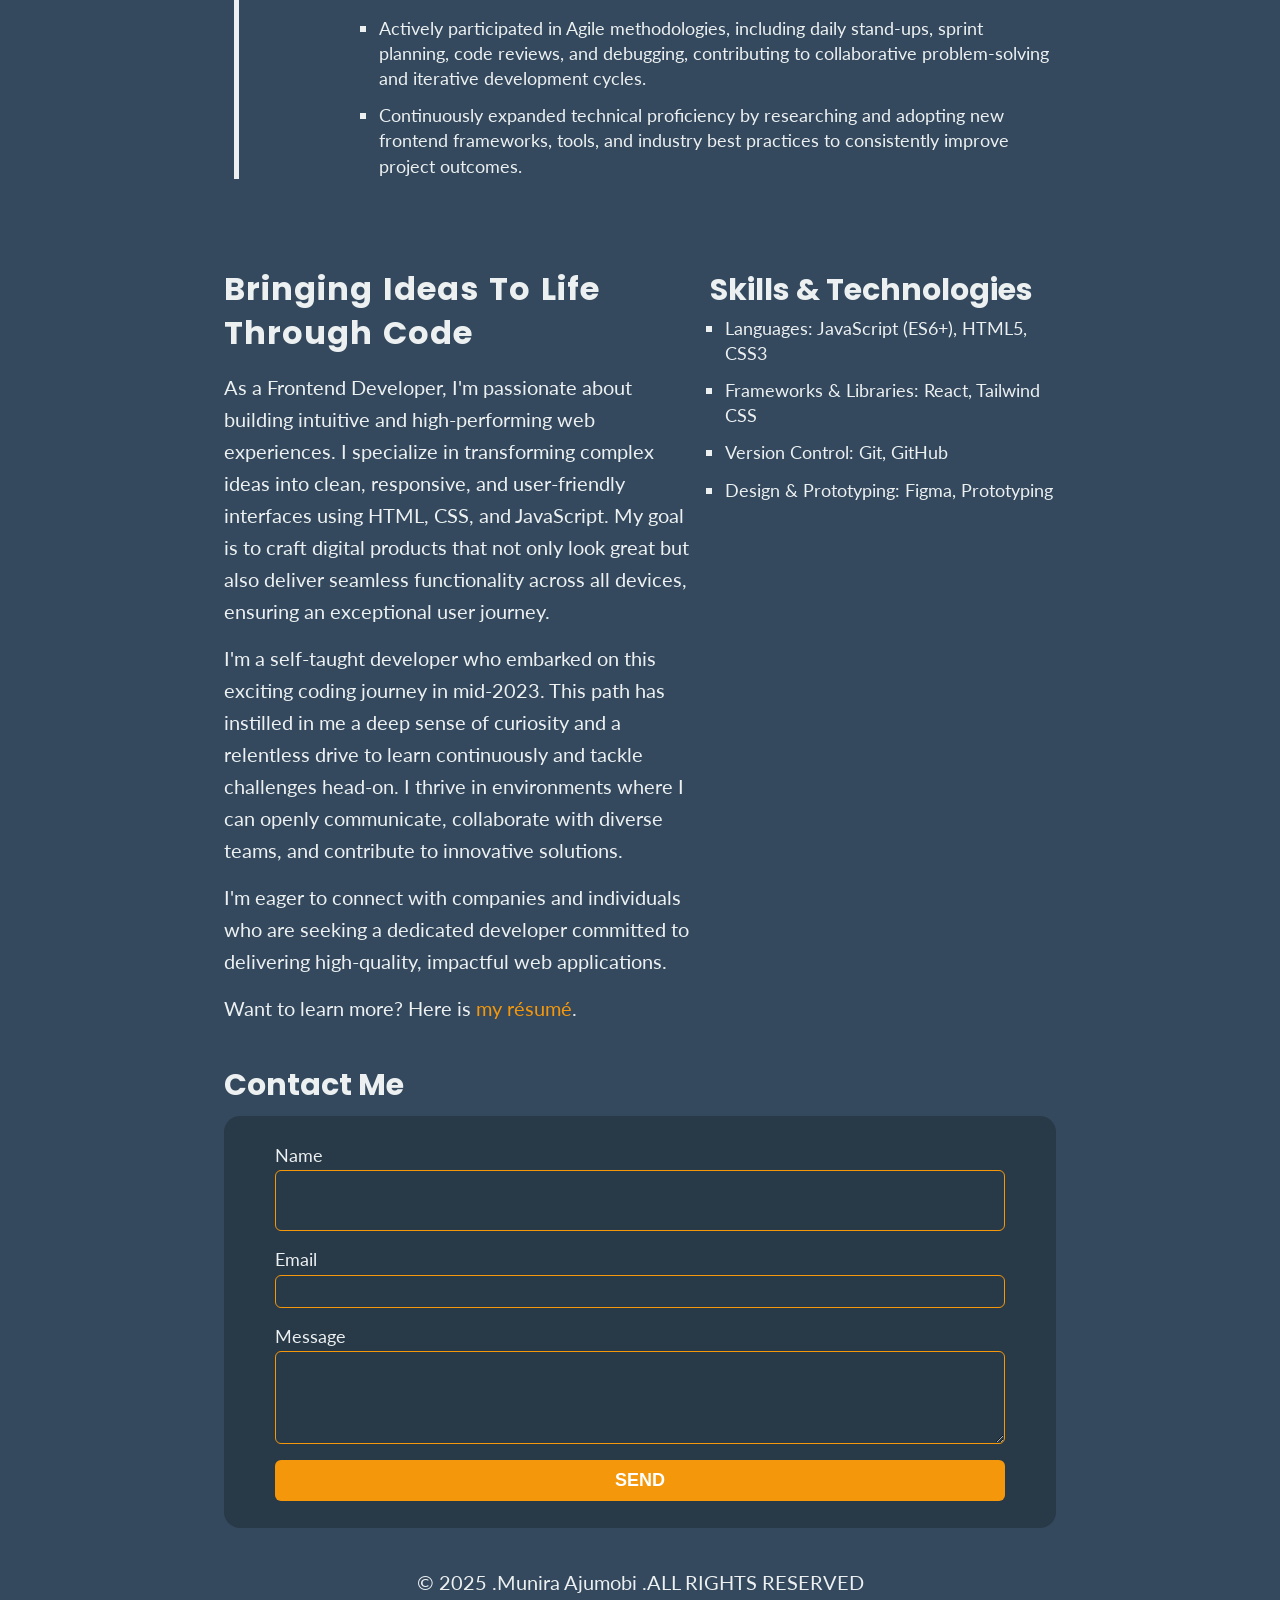
==== commit b56261f2: "still on layout" ====
--- a/index.html
+++ b/index.html
@@ -66,7 +66,6 @@
             </header>
 
             <div id="muni-div"><img src="./images/mypic-white-hijab.png" title="Munira Ajumobi" id="muni"></div>
-            <!-- <div id="muni-div"><img src="./images/muni-in-suit.png" title="Munira Ajumobi" id="muni"></div> -->
         </div>
 
         <section id="work">
@@ -98,7 +97,7 @@
                 </div>
 
                 <div class="project">
-                    <img src="./images/portfolioo.png" title="portfolio website" id="calorie">
+                    <img src="./images/new_portfolio-pic.png" title="portfolio website" id="calorie">
                     <div>
                         <div id="div1">
                             <h2>Portfolio Website</h2>
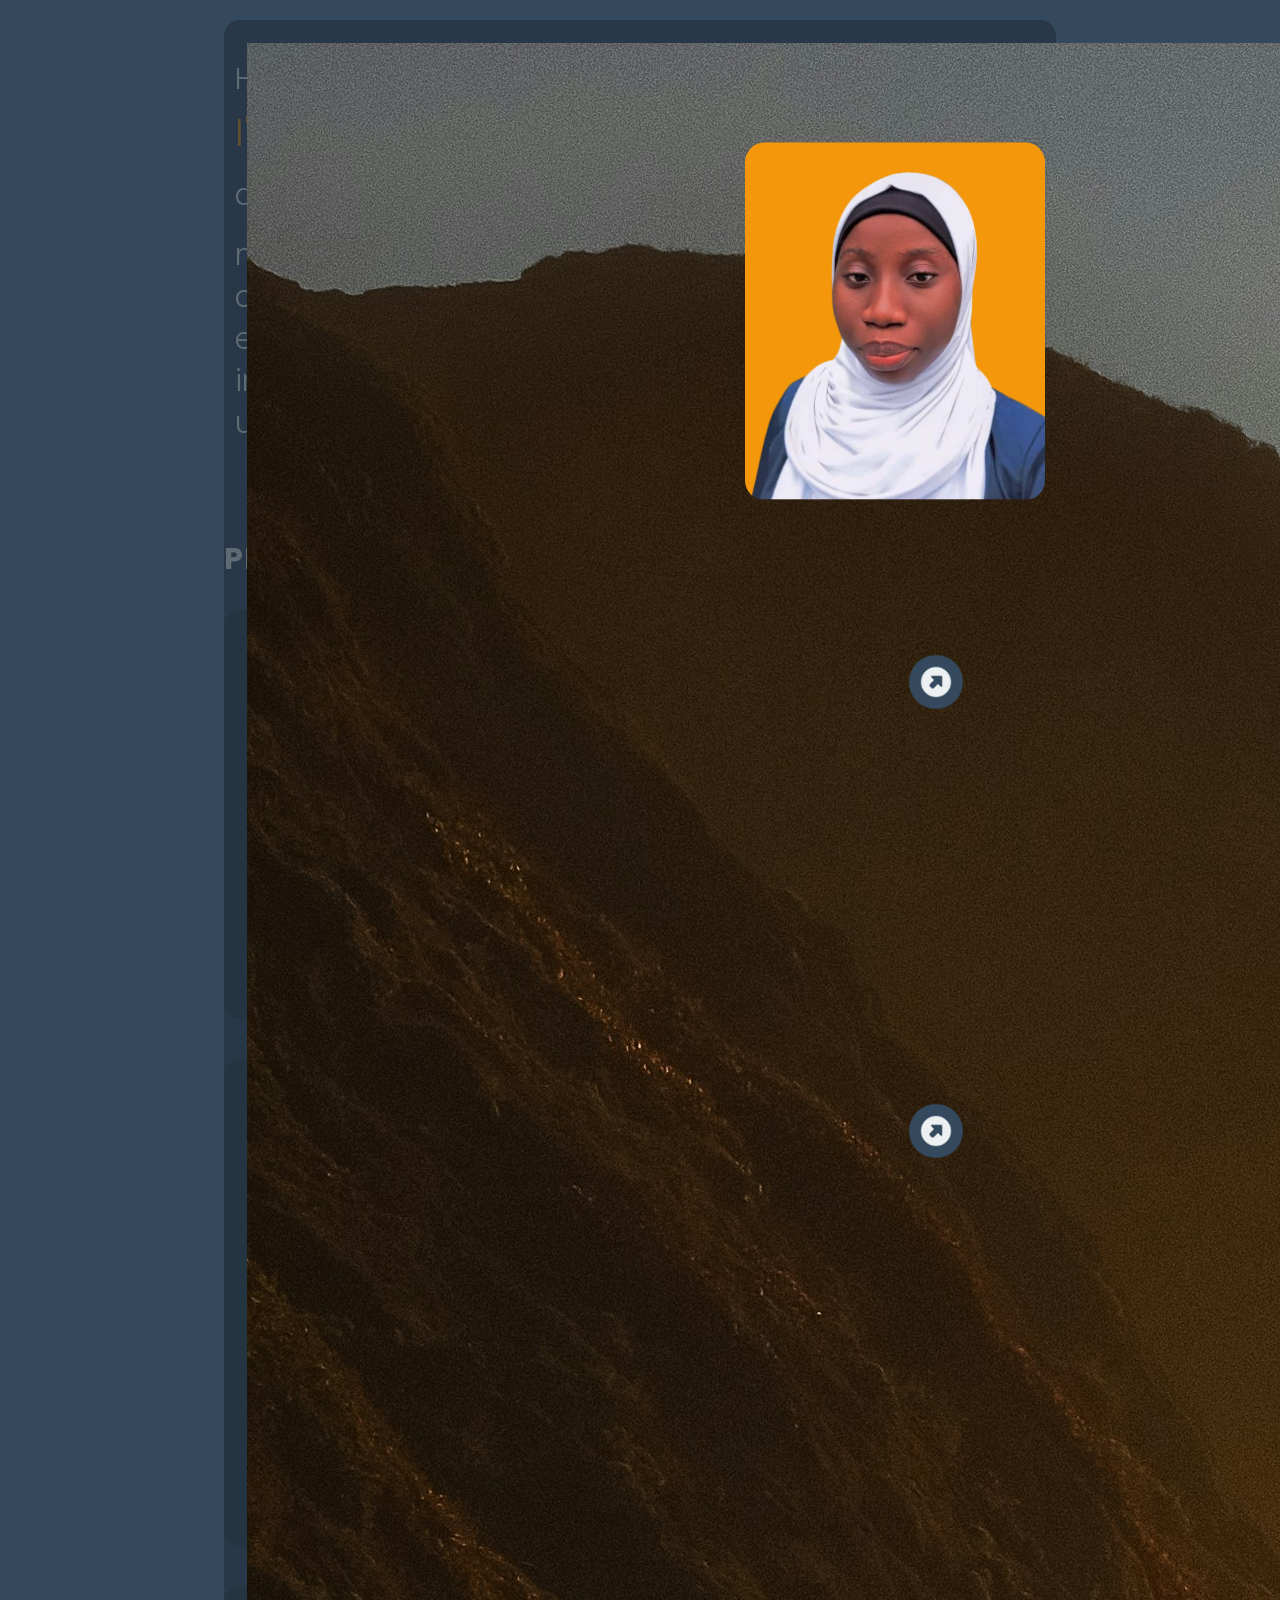
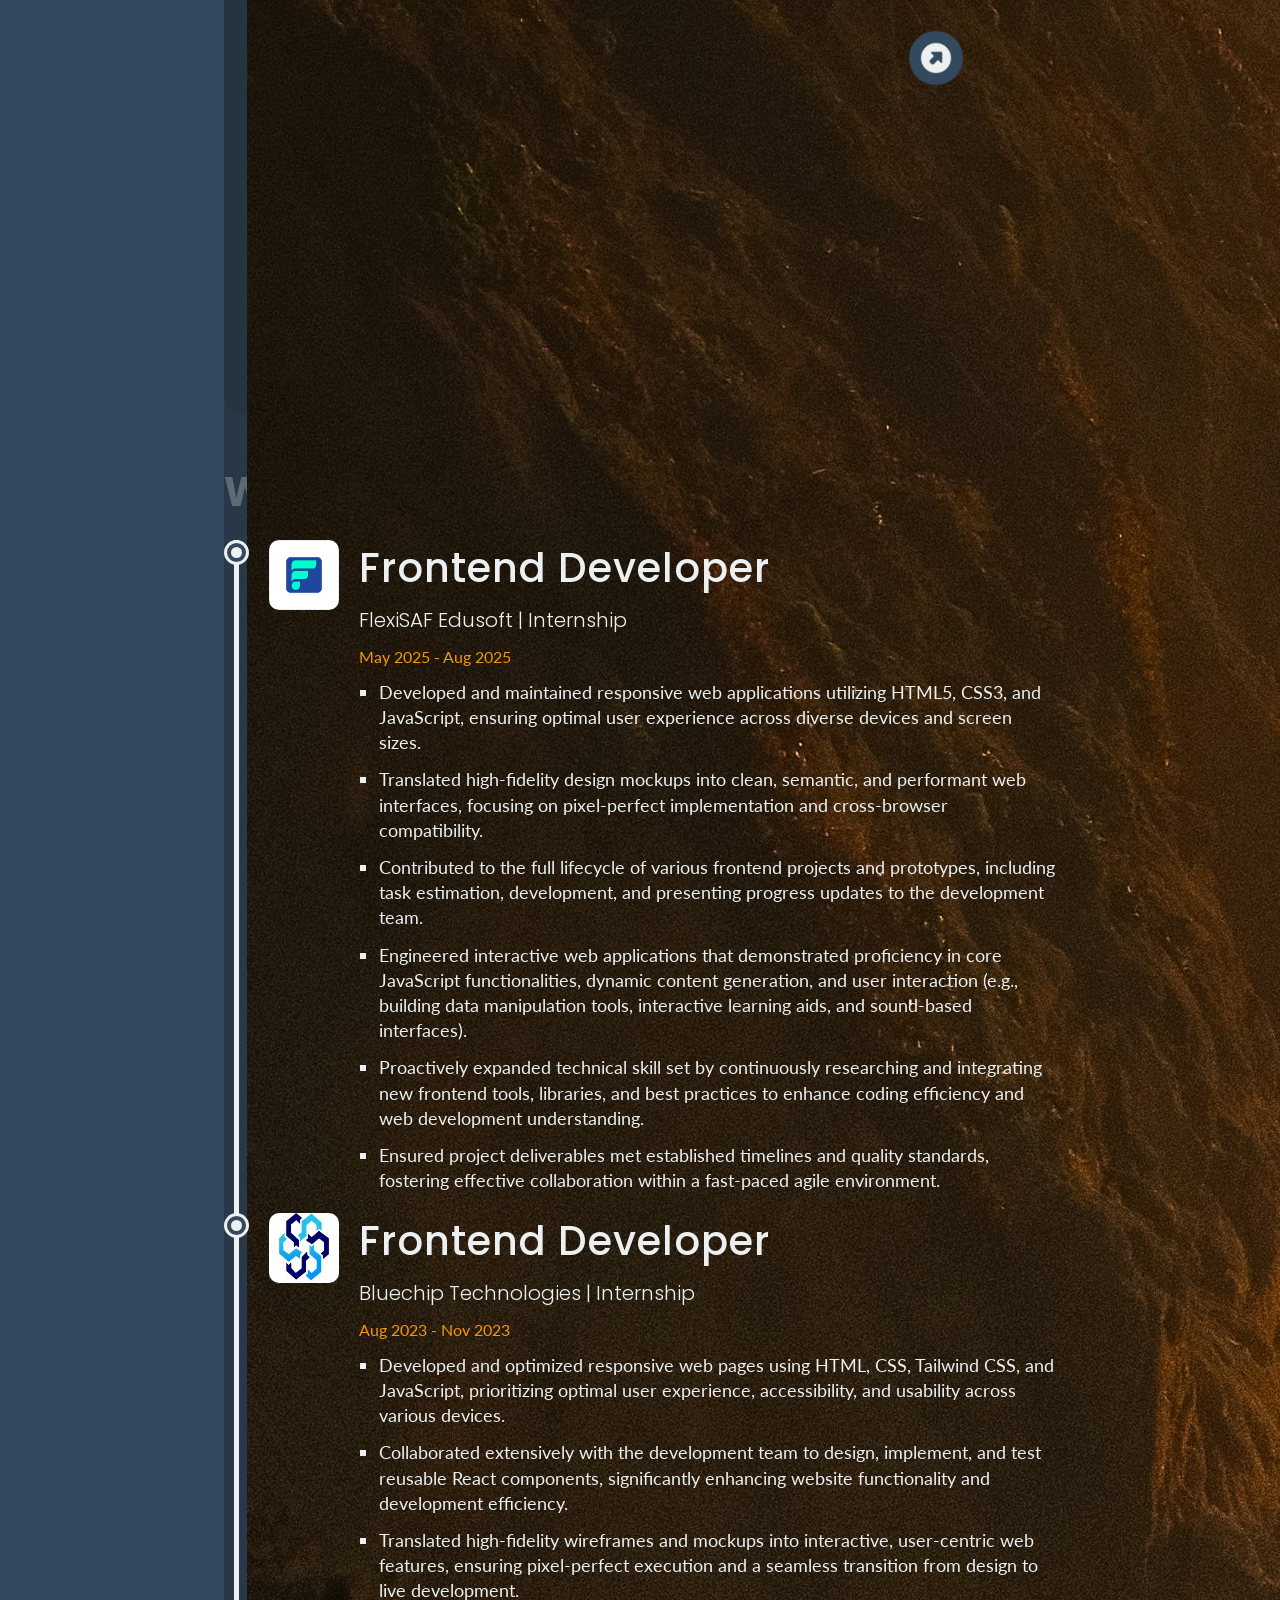
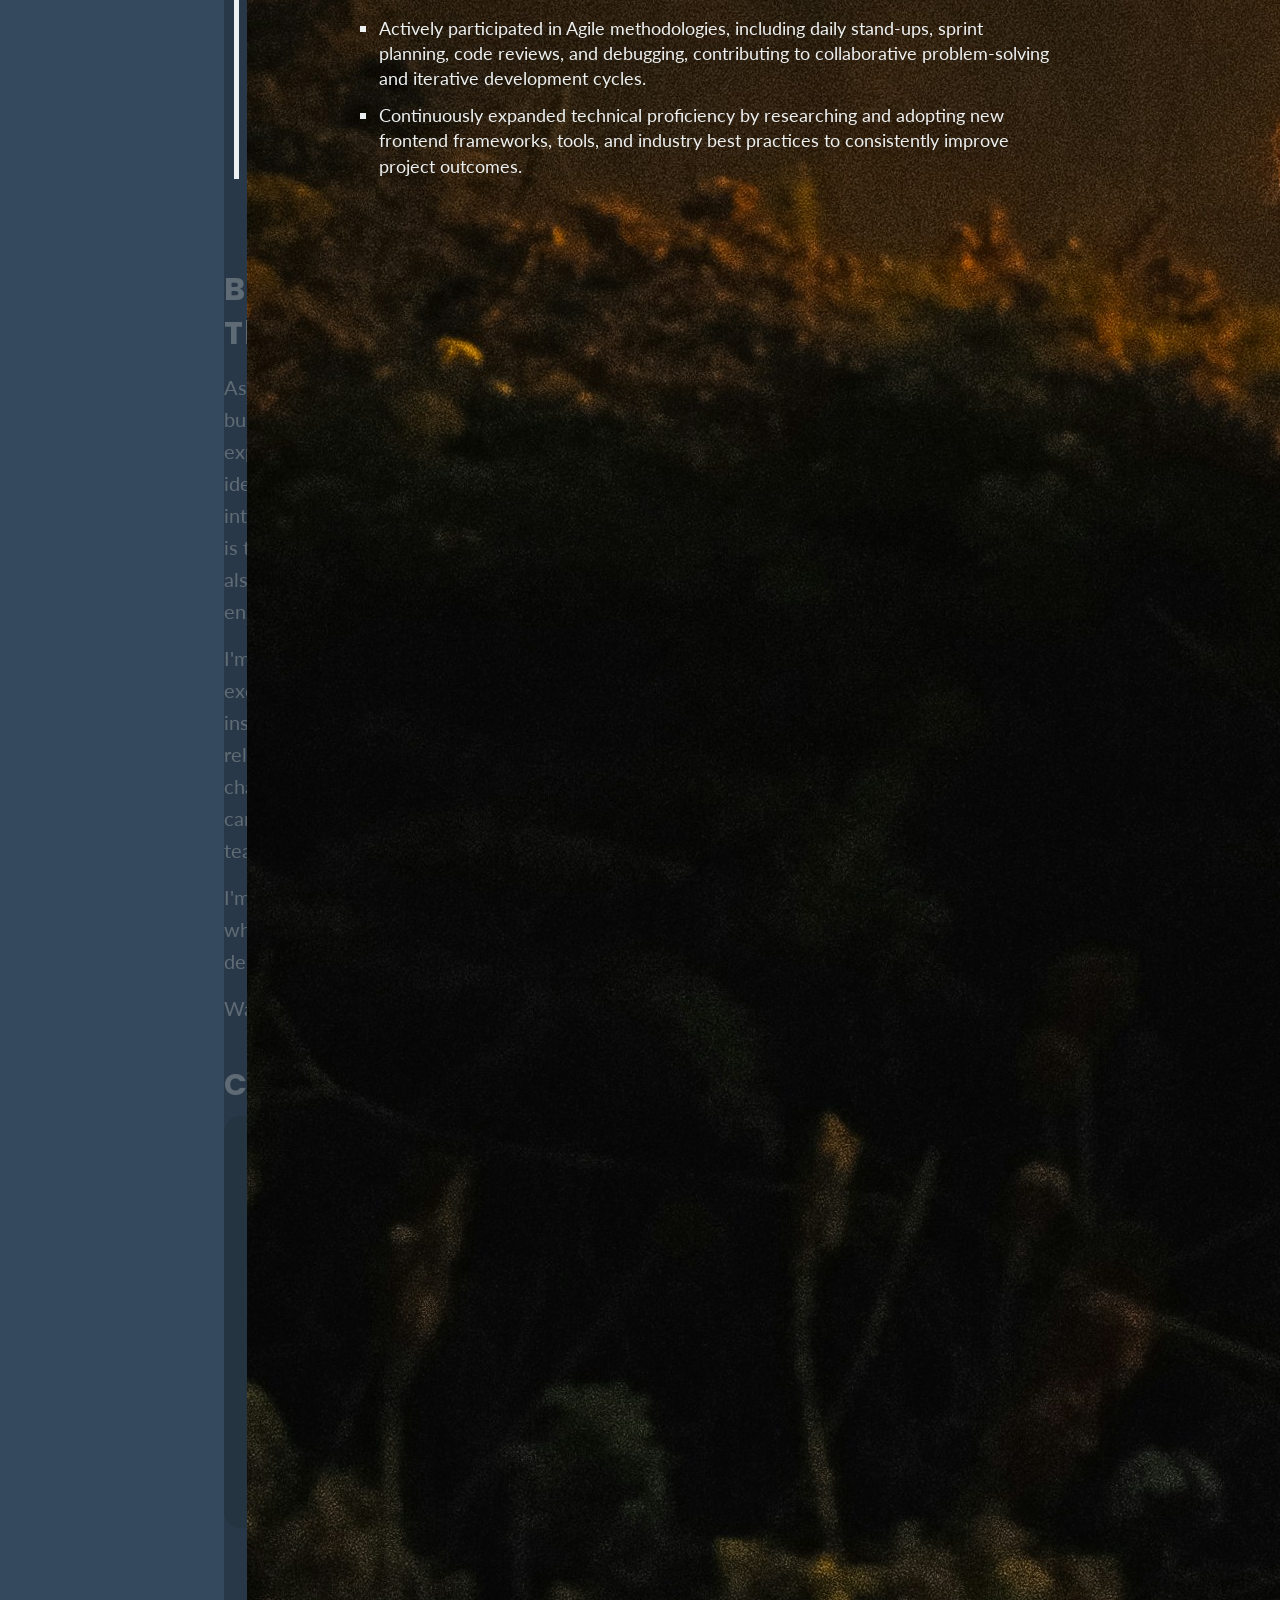
==== commit e49fc5cf: "port" ====
--- a/index.html
+++ b/index.html
@@ -22,8 +22,10 @@
 <body>
     <div class="portfolio-container">
         <nav>
-            <p id="my-name">Munira Ajumobi</p>
-            <img src="./images/favicon-32x32.png" id="muni-logo">
+            <!-- <p id="my-name">Munira Ajumobi</p> -->
+            <p id="my-name">Lorem Ipsum Init</p>
+            <!-- <img src="./images/favicon-32x32.png" id="muni-logo"> -->
+            <img src="./images/unsplash.jpg" id="unsplash">
             <i class="fa fa-bars" id="bars" aria-hidden="true"></i>
             <i class="fa fa-times" id="close" aria-hidden="true"></i>
 
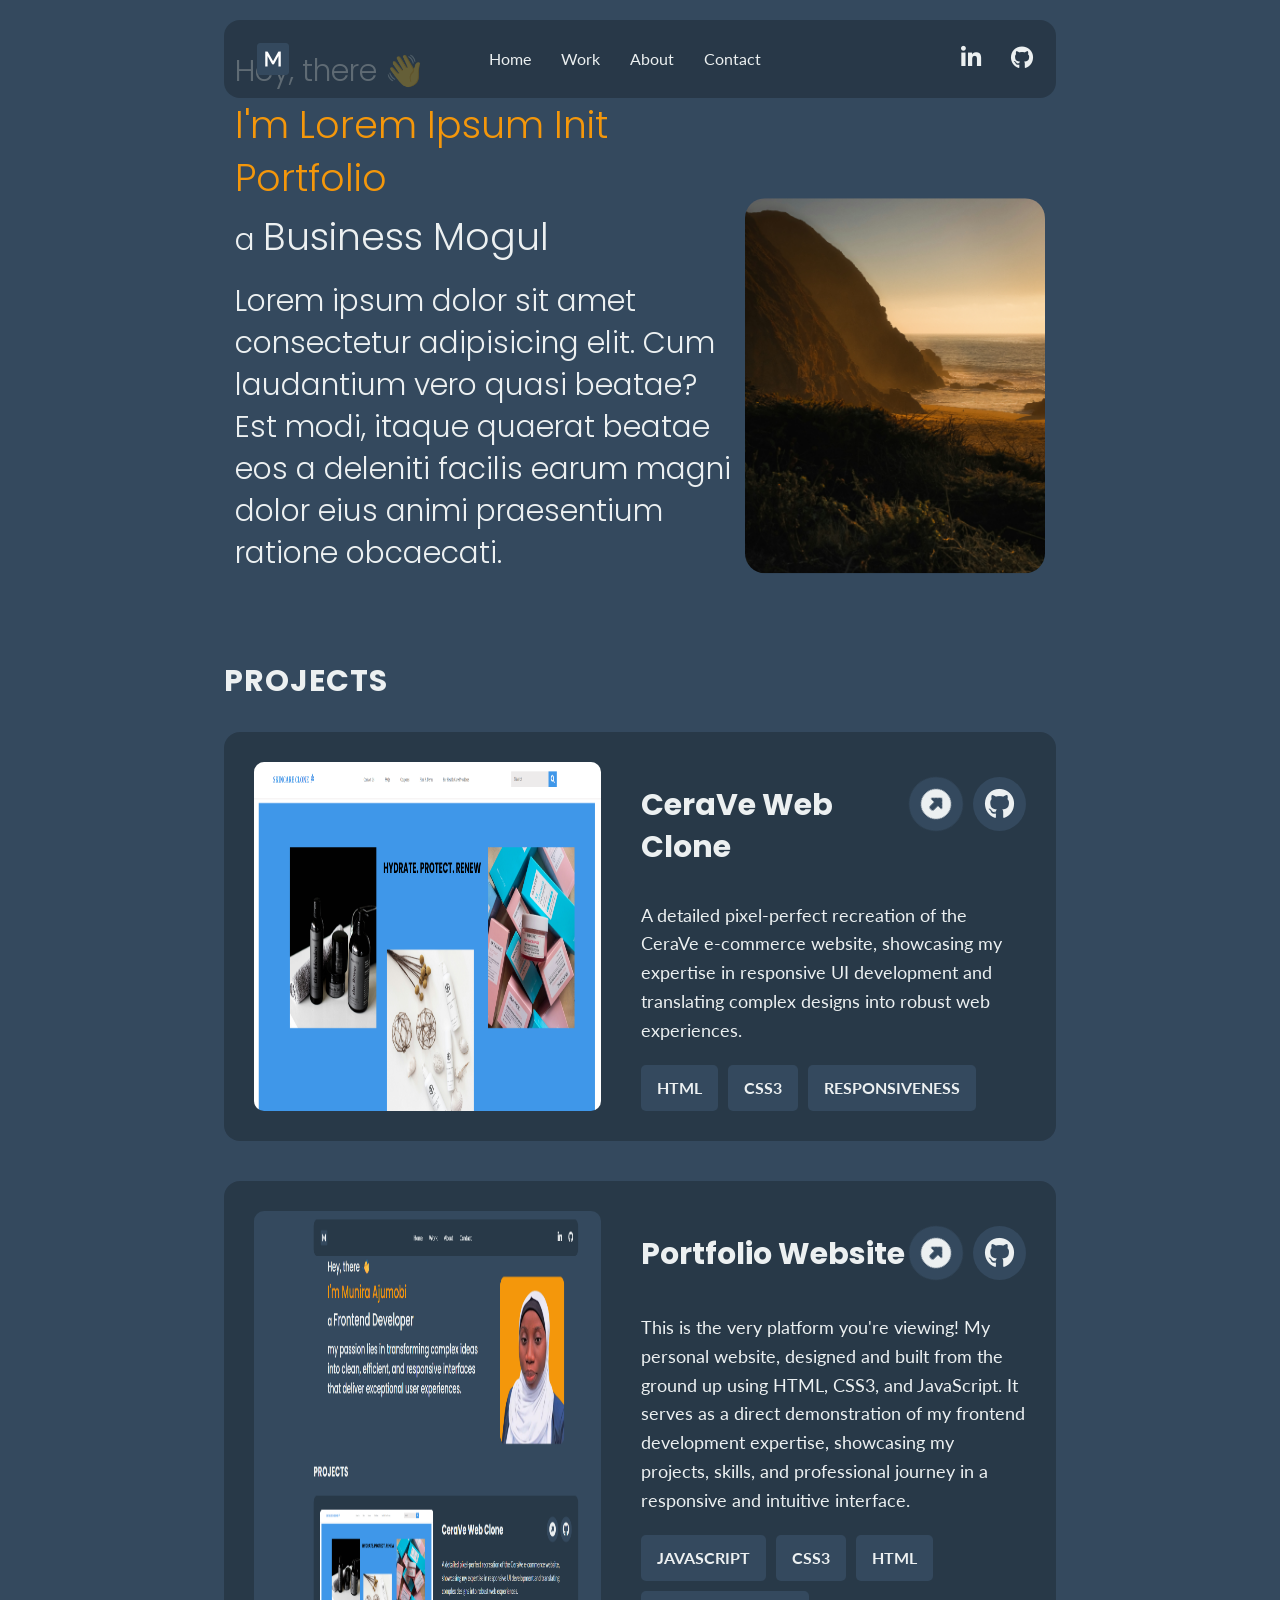
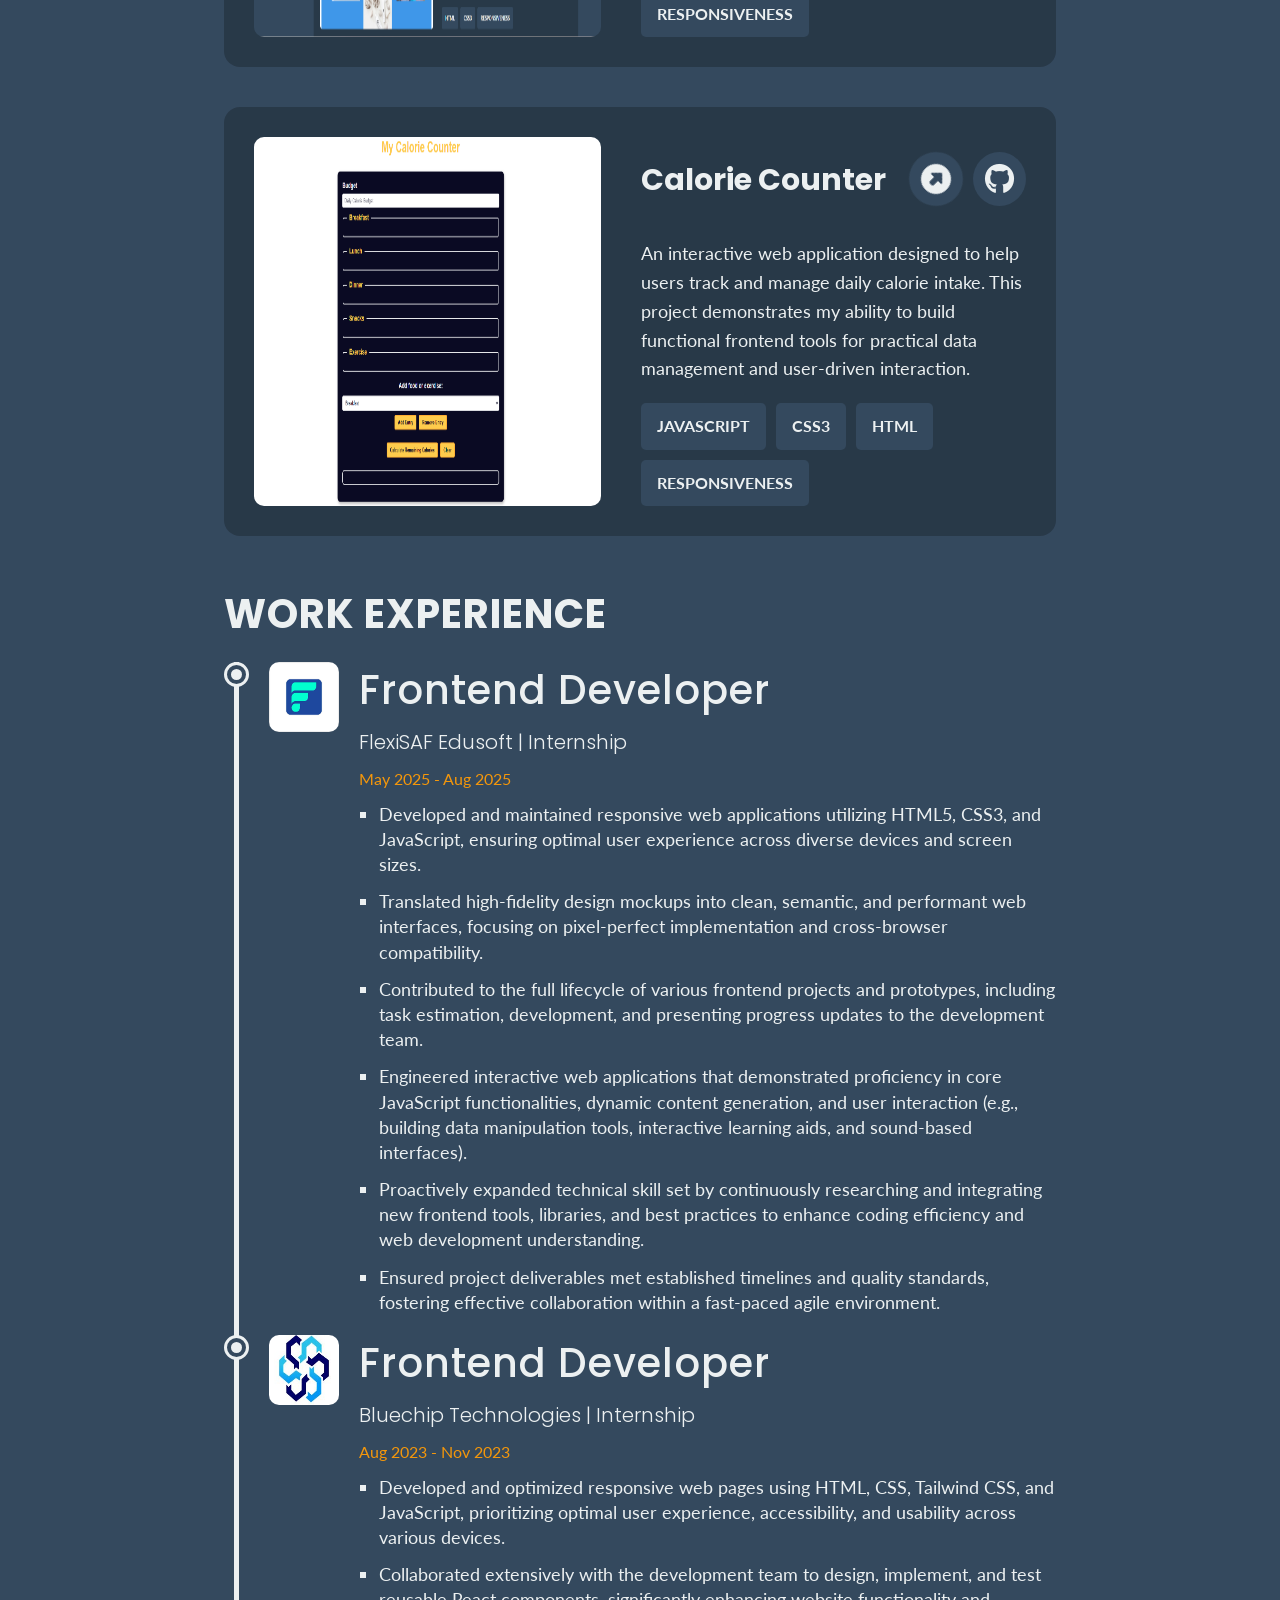
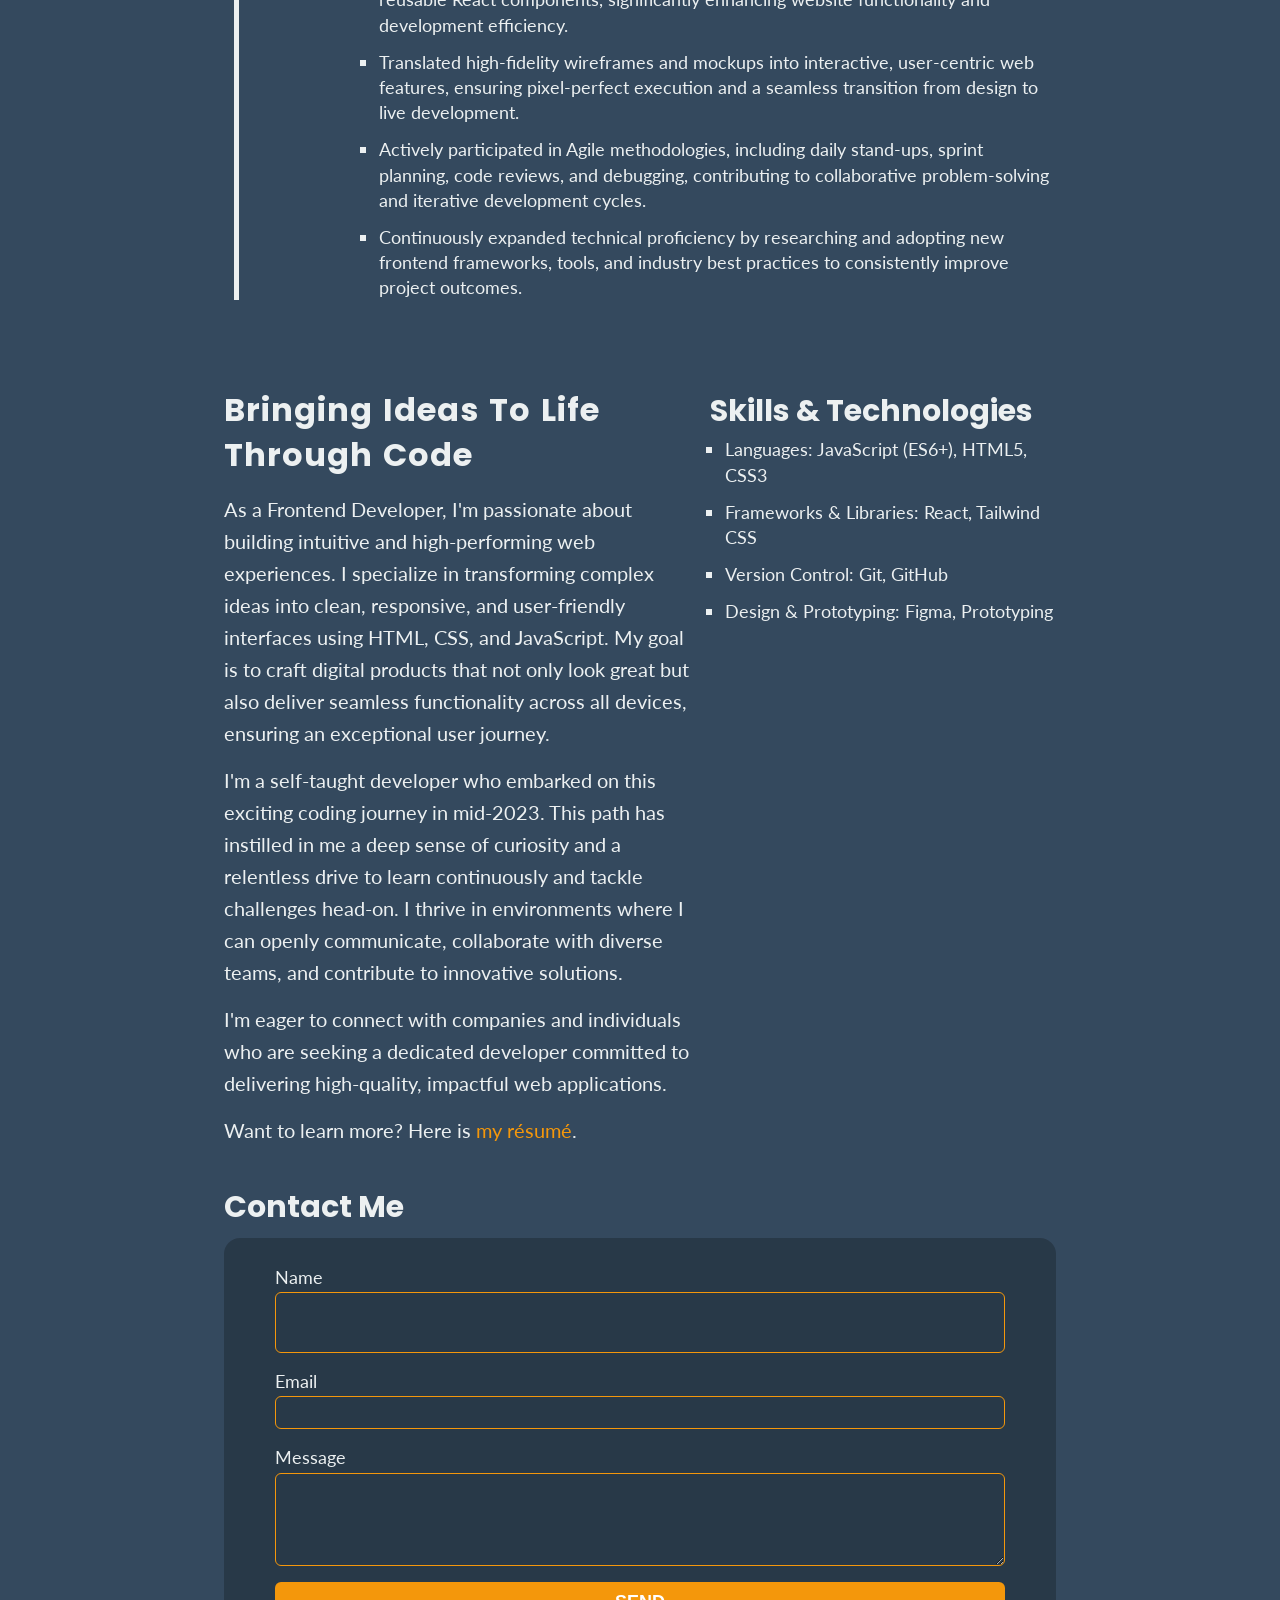
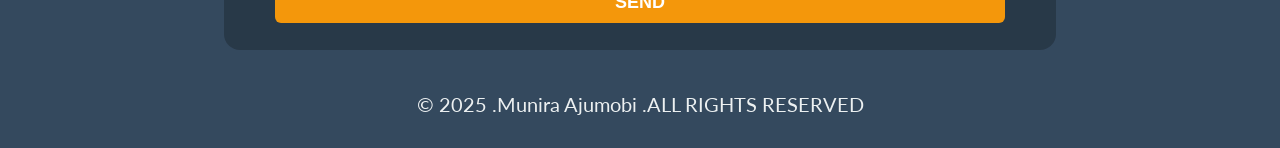
==== commit ba8592b3: "port" ====
--- a/index.html
+++ b/index.html
@@ -22,10 +22,8 @@
 <body>
     <div class="portfolio-container">
         <nav>
-            <!-- <p id="my-name">Munira Ajumobi</p> -->
-            <p id="my-name">Lorem Ipsum Init</p>
-            <!-- <img src="./images/favicon-32x32.png" id="muni-logo"> -->
-            <img src="./images/unsplash.jpg" id="unsplash">
+            <p id="my-name">Munira Ajumobi</p>
+            <img src="./images/favicon-32x32.png" id="muni-logo">
             <i class="fa fa-bars" id="bars" aria-hidden="true"></i>
             <i class="fa fa-times" id="close" aria-hidden="true"></i>
 
@@ -61,13 +59,16 @@
         <div class="intro-and-image">
             <header id="home">
                 <h2>Hey, there 👋</h2>
-                <h1 id="name"> I'm Munira Ajumobi</h1>
-                <h1>a <span id="field">Frontend Developer</span></h1>
-                <h2>my passion lies in transforming complex ideas into clean, efficient, and responsive interfaces that deliver exceptional
-            user experiences.</h2>
+                <!-- <h1 id="name"> I'm Munira Ajumobi</h1> -->
+                 <h1 id="name"> I'm Lorem Ipsum Init Portfolio</h1>
+                <h1>a <span id="field">Business Mogul</span></h1>
+                <!-- <h2>my passion lies in transforming complex ideas into clean, efficient, and responsive interfaces that deliver exceptional
+            user experiences.</h2> -->
+                <h2>Lorem ipsum dolor sit amet consectetur adipisicing elit. Cum laudantium vero quasi beatae? Est modi, itaque quaerat beatae eos a deleniti facilis earum magni dolor eius animi praesentium ratione obcaecati.</h2>
             </header>
 
-            <div id="muni-div"><img src="./images/mypic-white-hijab.png" title="Munira Ajumobi" id="muni"></div>
+            <!-- <div id="muni-div"><img src="./images/mypic-white-hijab.png" title="Munira Ajumobi" id="muni"></div> -->
+        <div id="muni-div"><img src="./images/unsplash.jpg" title="Portfolio" id="muni"></div>
         </div>
 
         <section id="work">
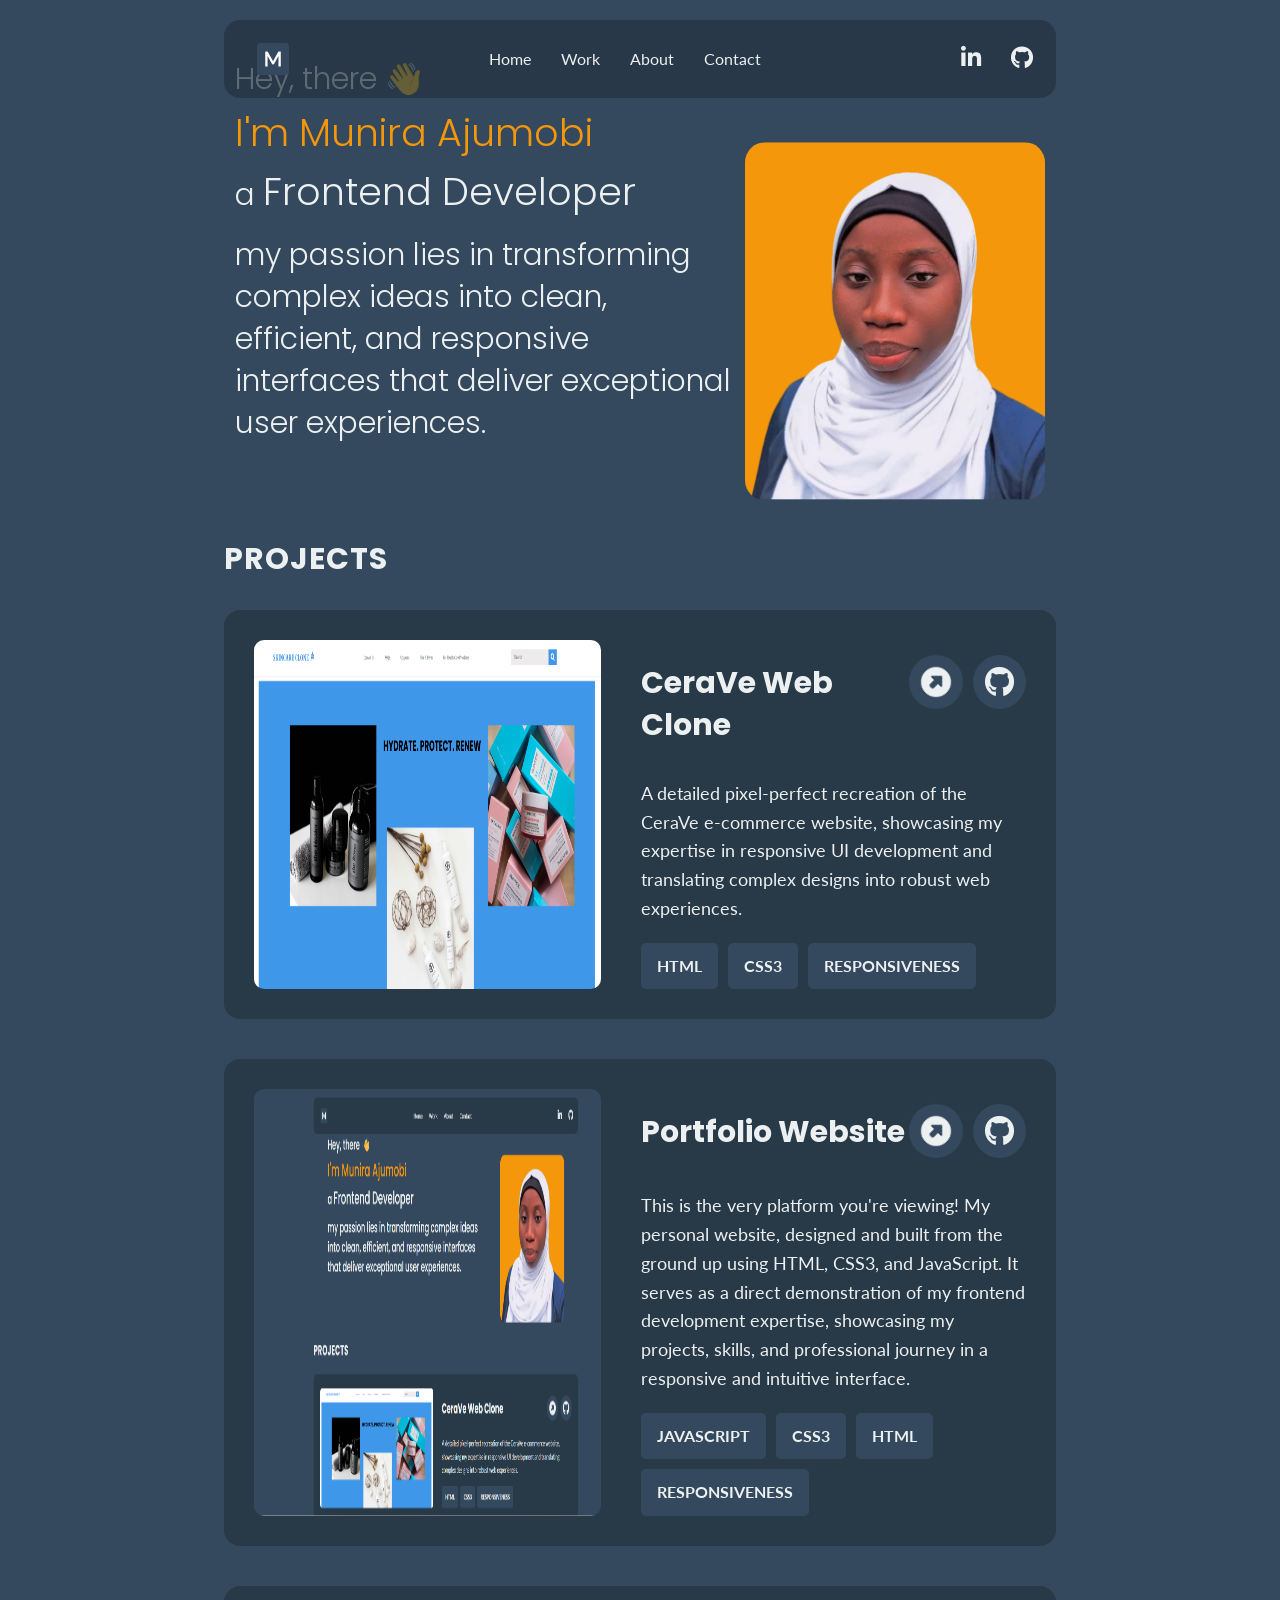
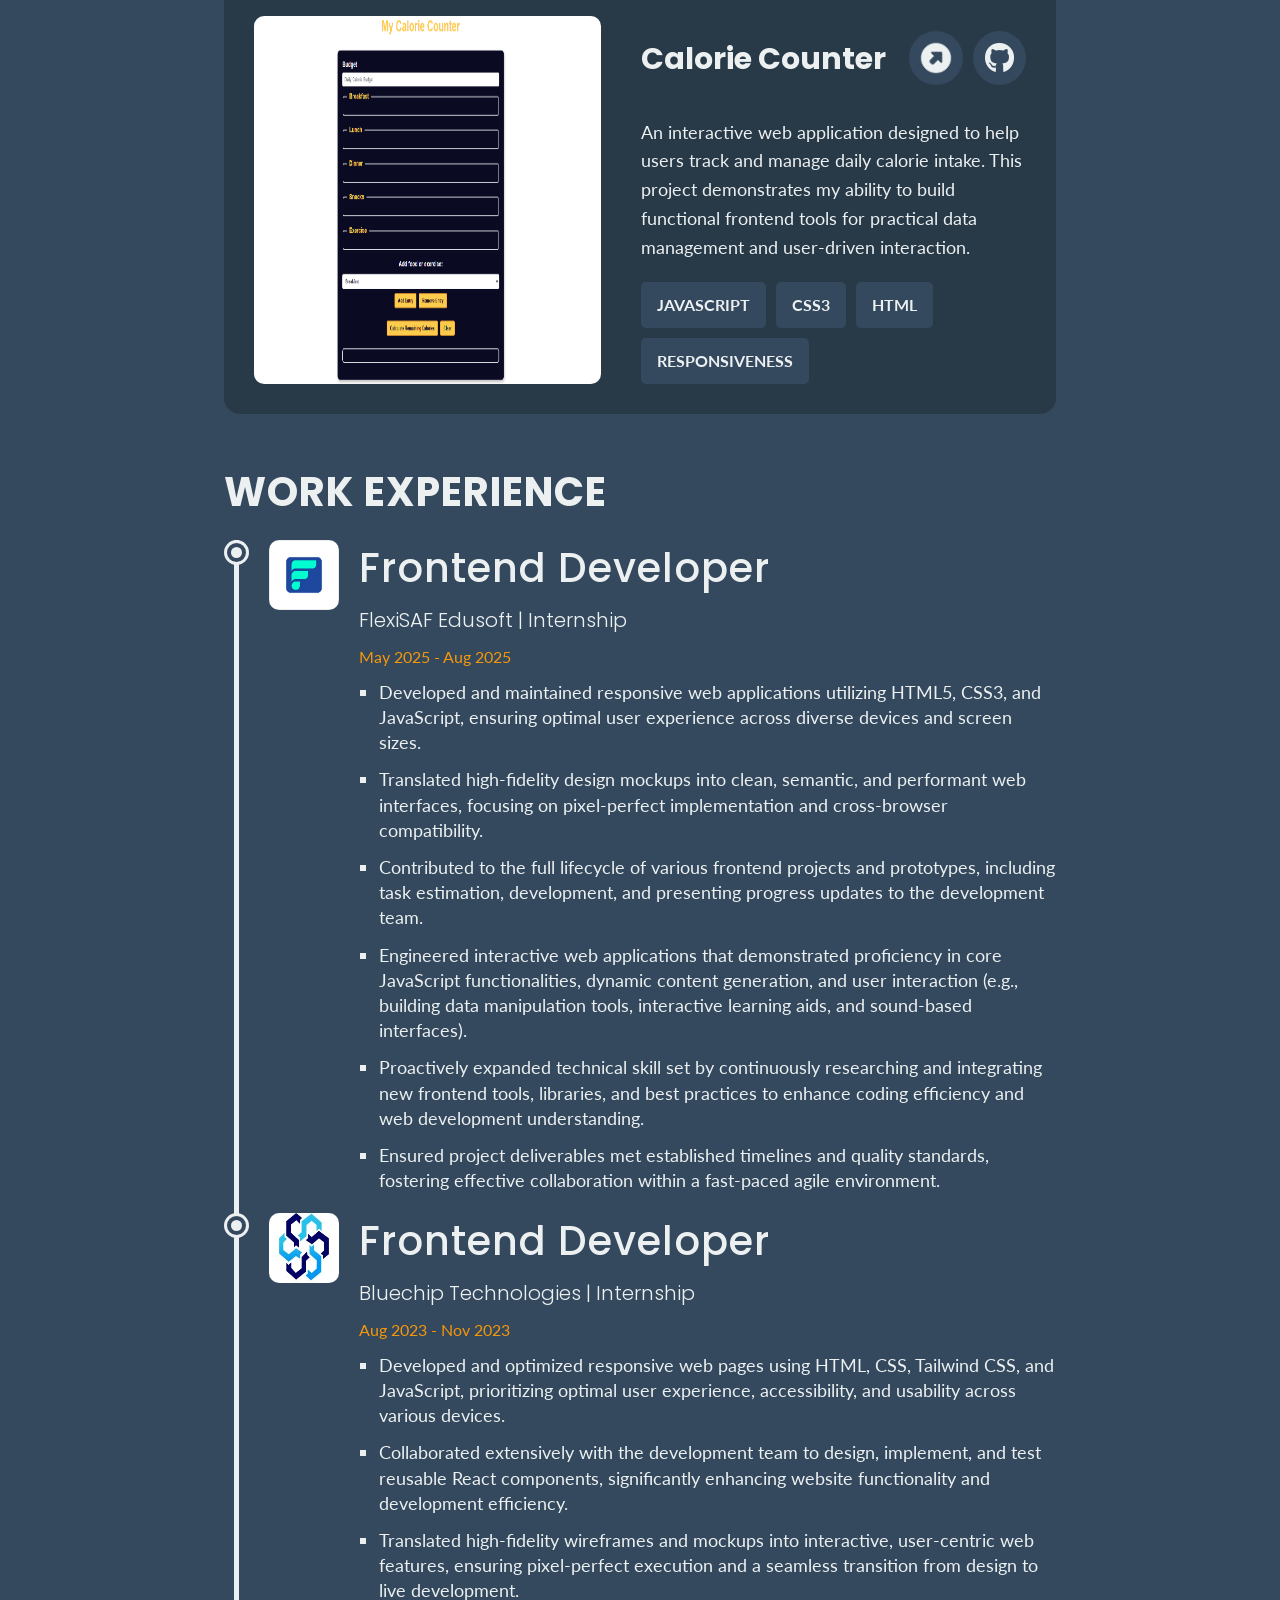
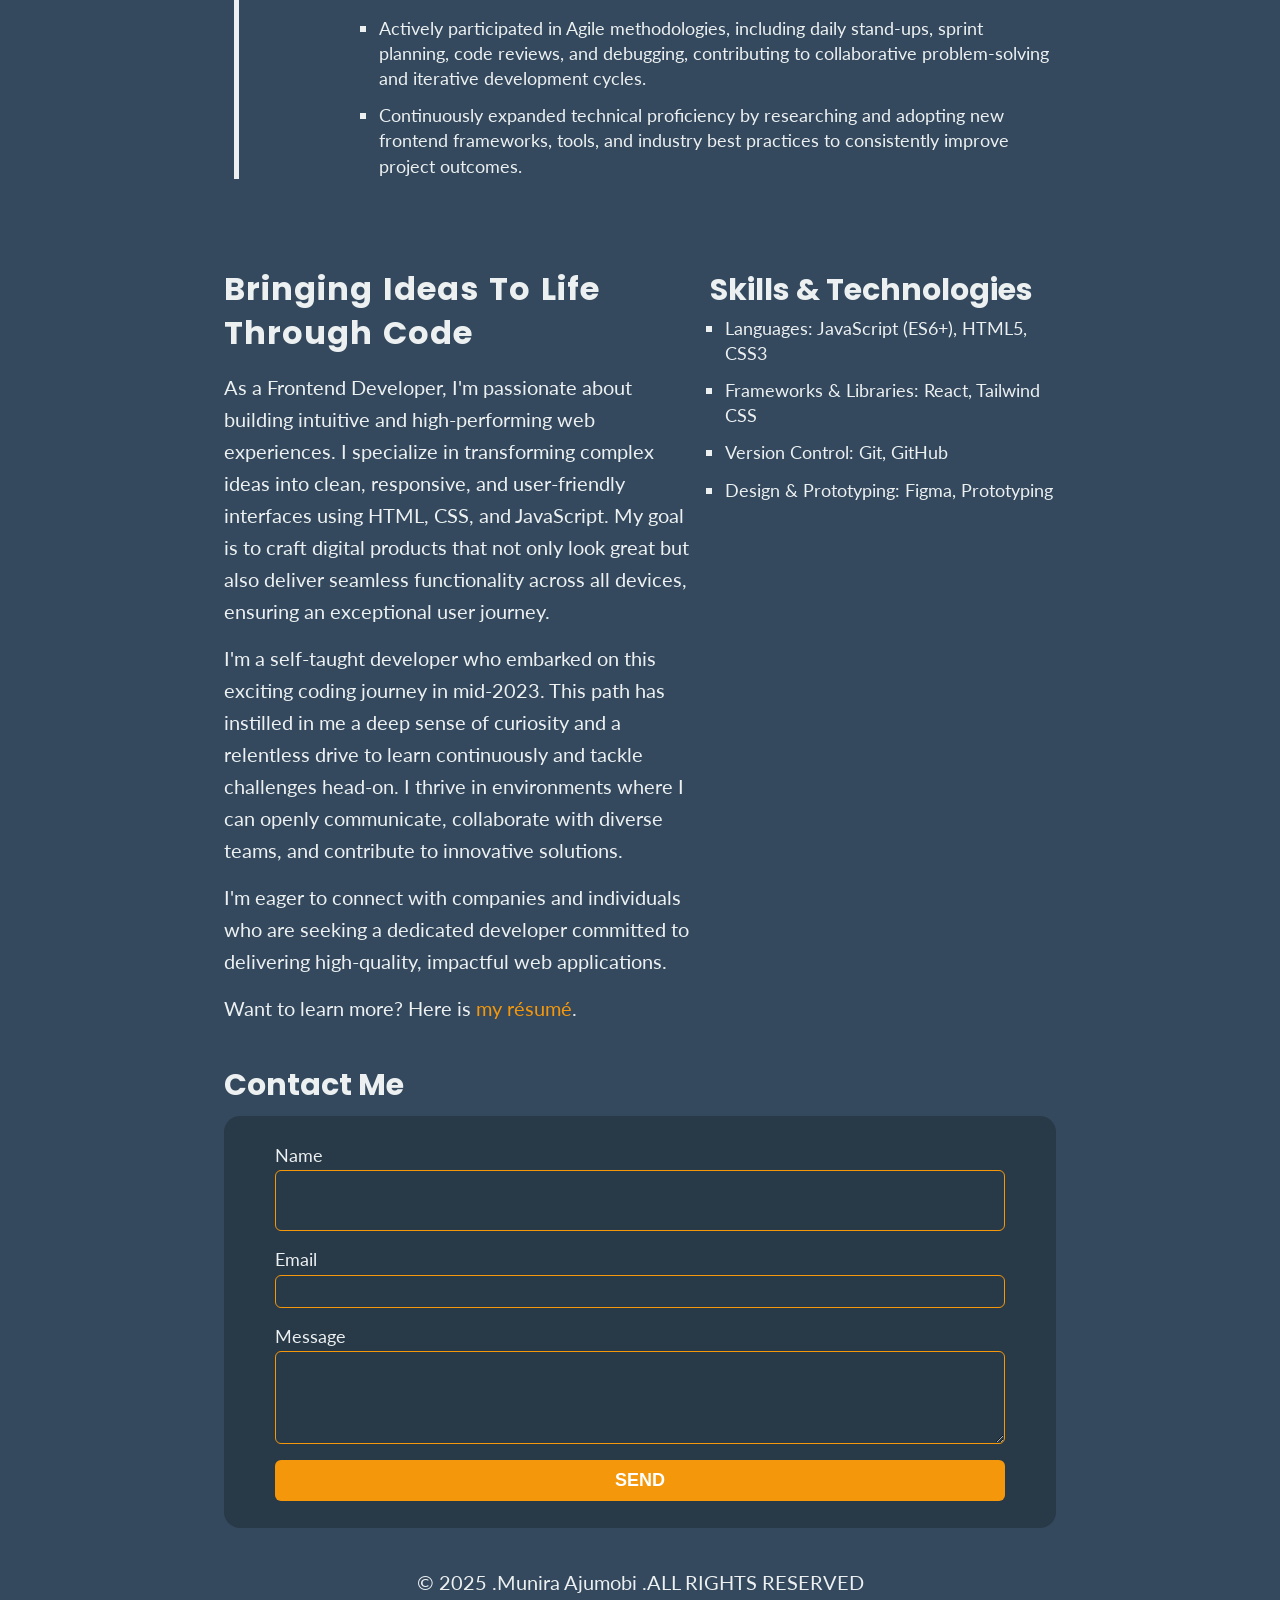
==== commit 58e44c8a: "..." ====
--- a/index.html
+++ b/index.html
@@ -59,16 +59,13 @@
         <div class="intro-and-image">
             <header id="home">
                 <h2>Hey, there 👋</h2>
-                <!-- <h1 id="name"> I'm Munira Ajumobi</h1> -->
-                 <h1 id="name"> I'm Lorem Ipsum Init Portfolio</h1>
-                <h1>a <span id="field">Business Mogul</span></h1>
-                <!-- <h2>my passion lies in transforming complex ideas into clean, efficient, and responsive interfaces that deliver exceptional
-            user experiences.</h2> -->
-                <h2>Lorem ipsum dolor sit amet consectetur adipisicing elit. Cum laudantium vero quasi beatae? Est modi, itaque quaerat beatae eos a deleniti facilis earum magni dolor eius animi praesentium ratione obcaecati.</h2>
+                <h1 id="name"> I'm Munira Ajumobi</h1>
+                <h1>a <span id="field">Frontend Developer</span></h1>
+                <h2>my passion lies in transforming complex ideas into clean, efficient, and responsive interfaces that deliver exceptional
+            user experiences.</h2>
             </header>
 
-            <!-- <div id="muni-div"><img src="./images/mypic-white-hijab.png" title="Munira Ajumobi" id="muni"></div> -->
-        <div id="muni-div"><img src="./images/unsplash.jpg" title="Portfolio" id="muni"></div>
+            <div id="muni-div"><img src="./images/mypic-white-hijab.png" title="Munira Ajumobi" id="muni"></div>
         </div>
 
         <section id="work">
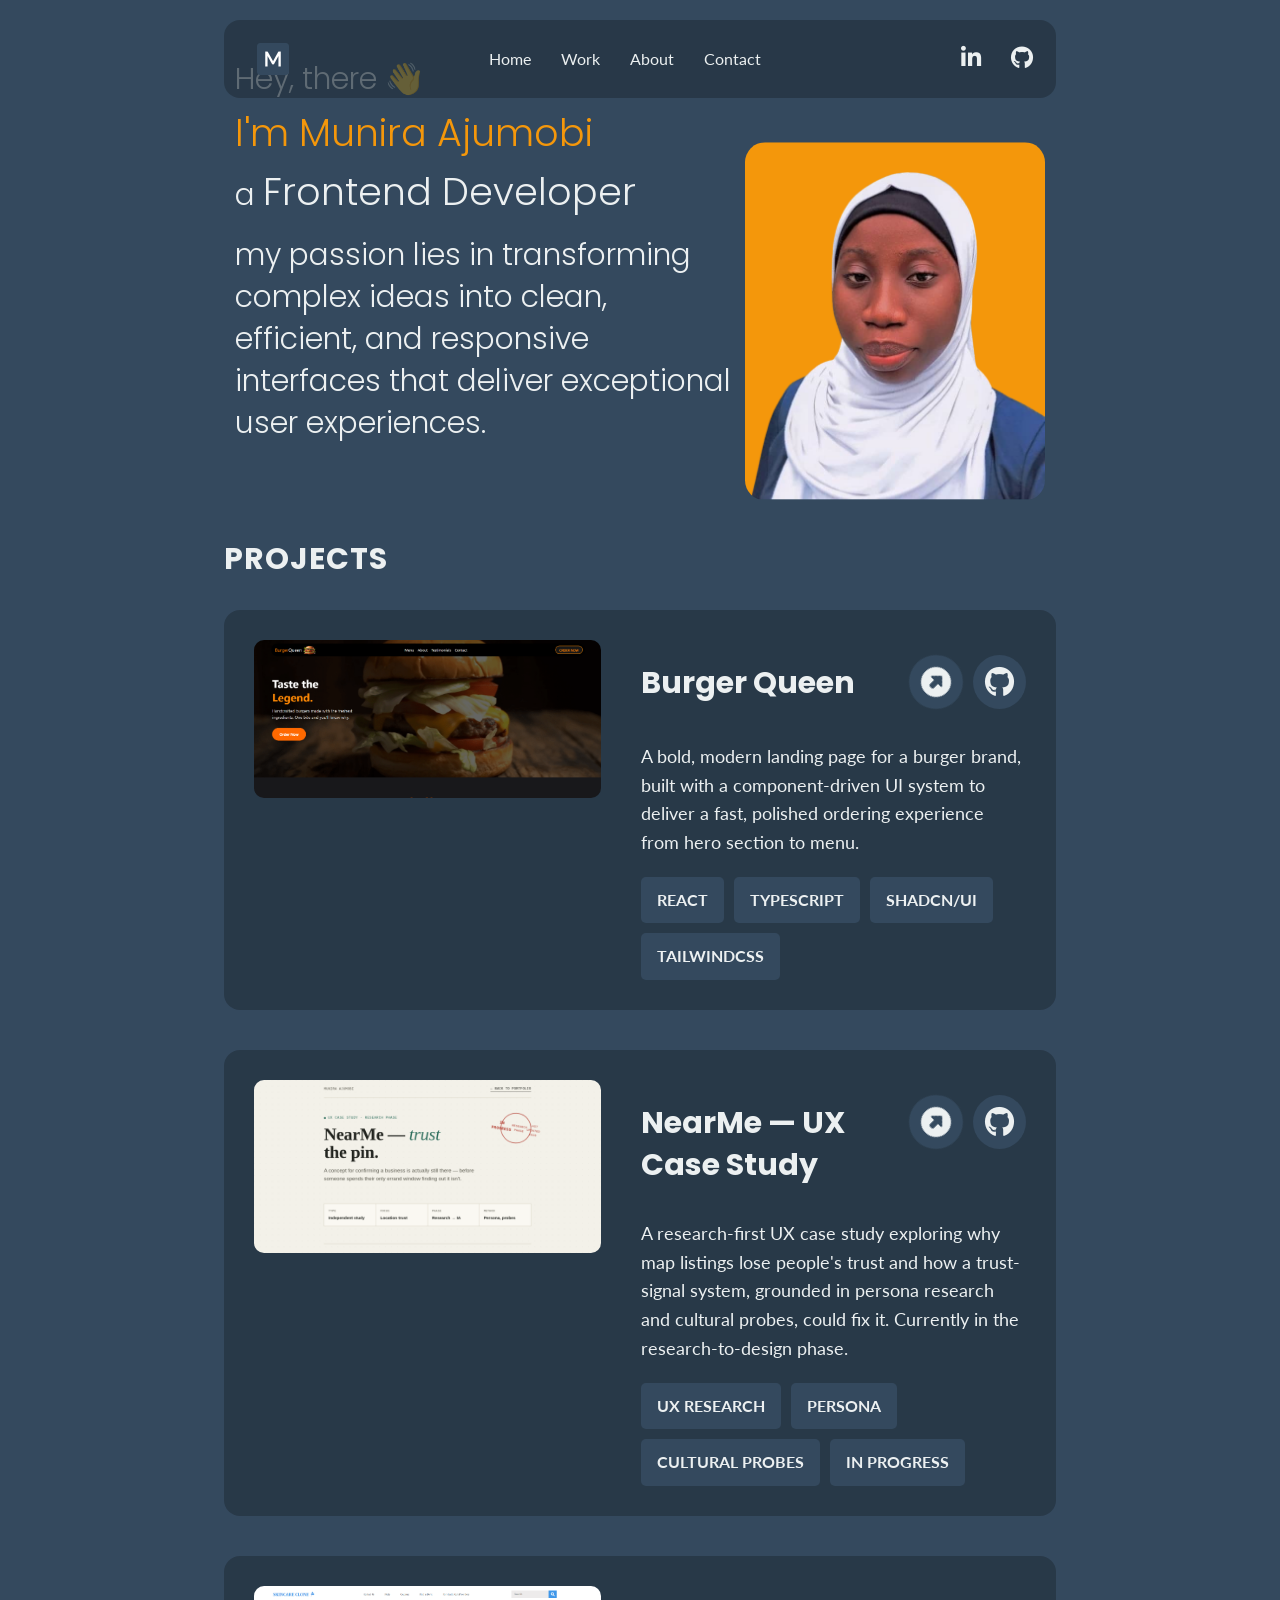
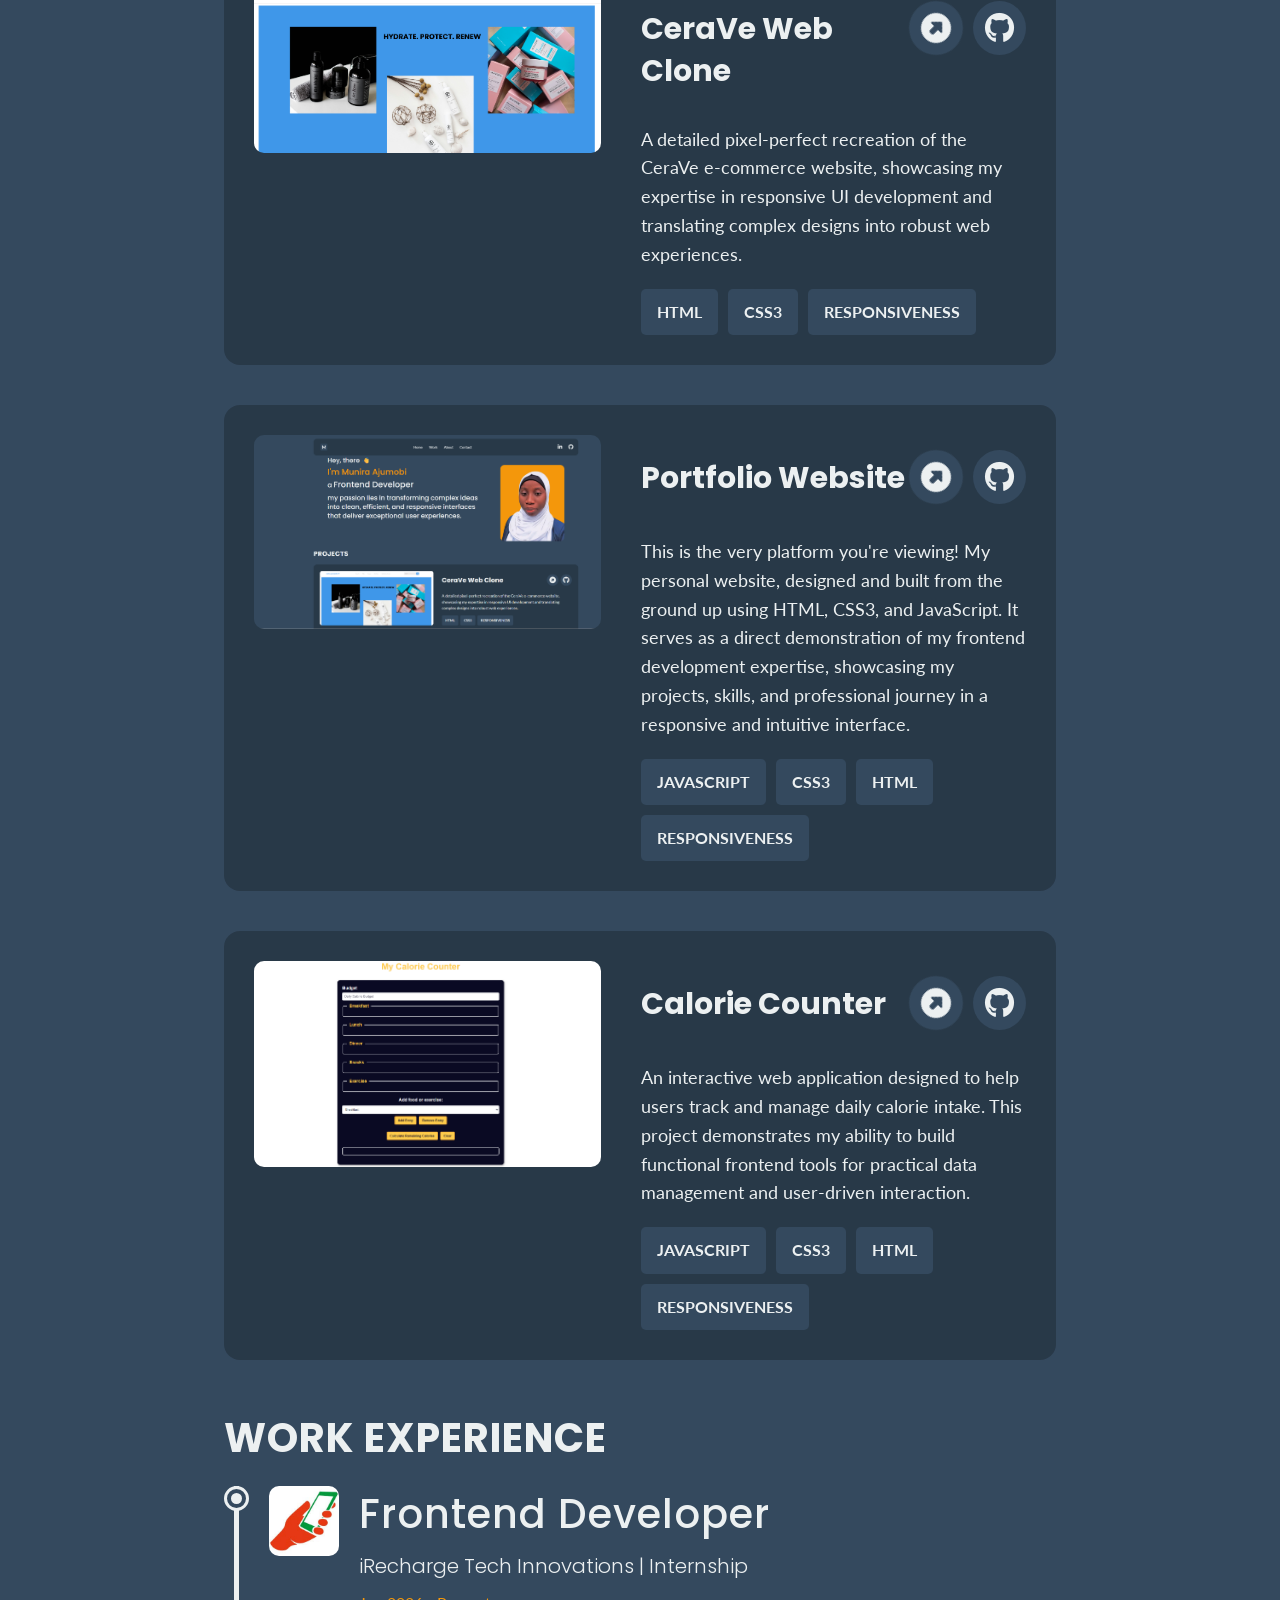
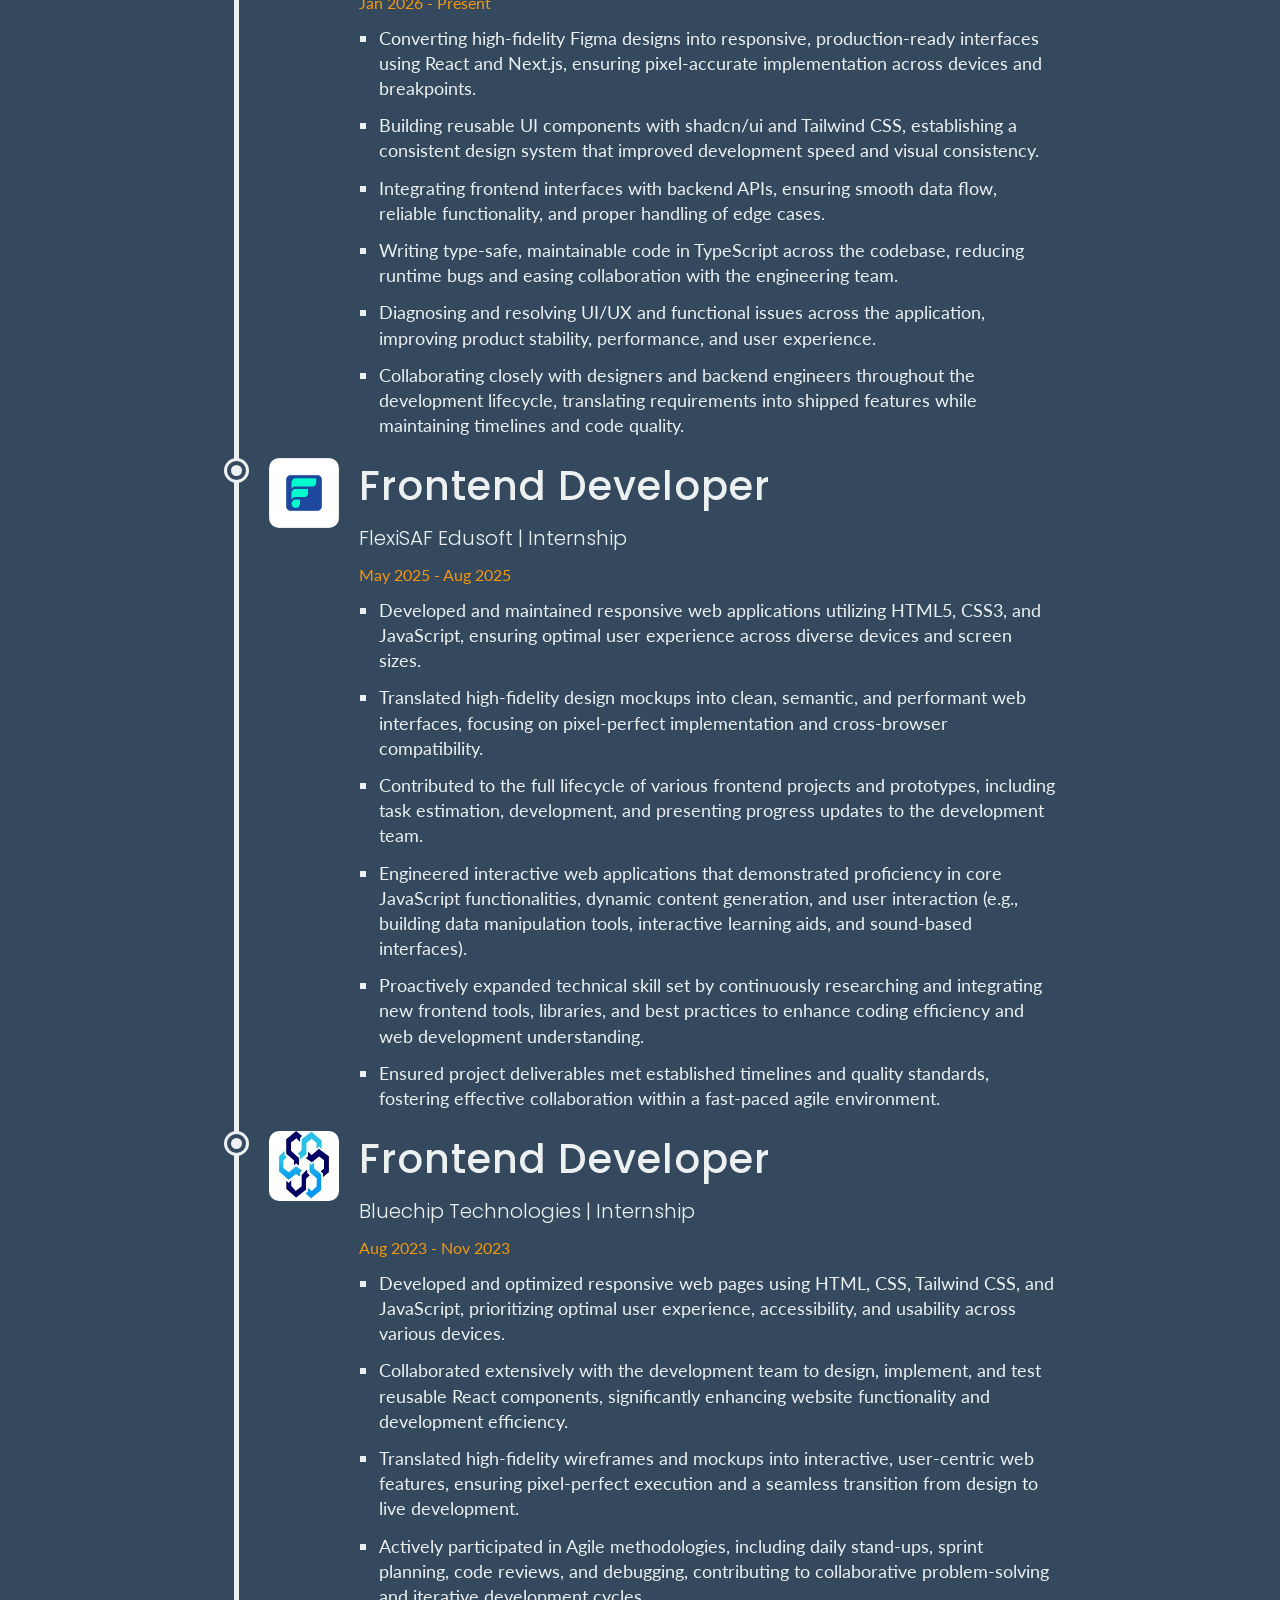
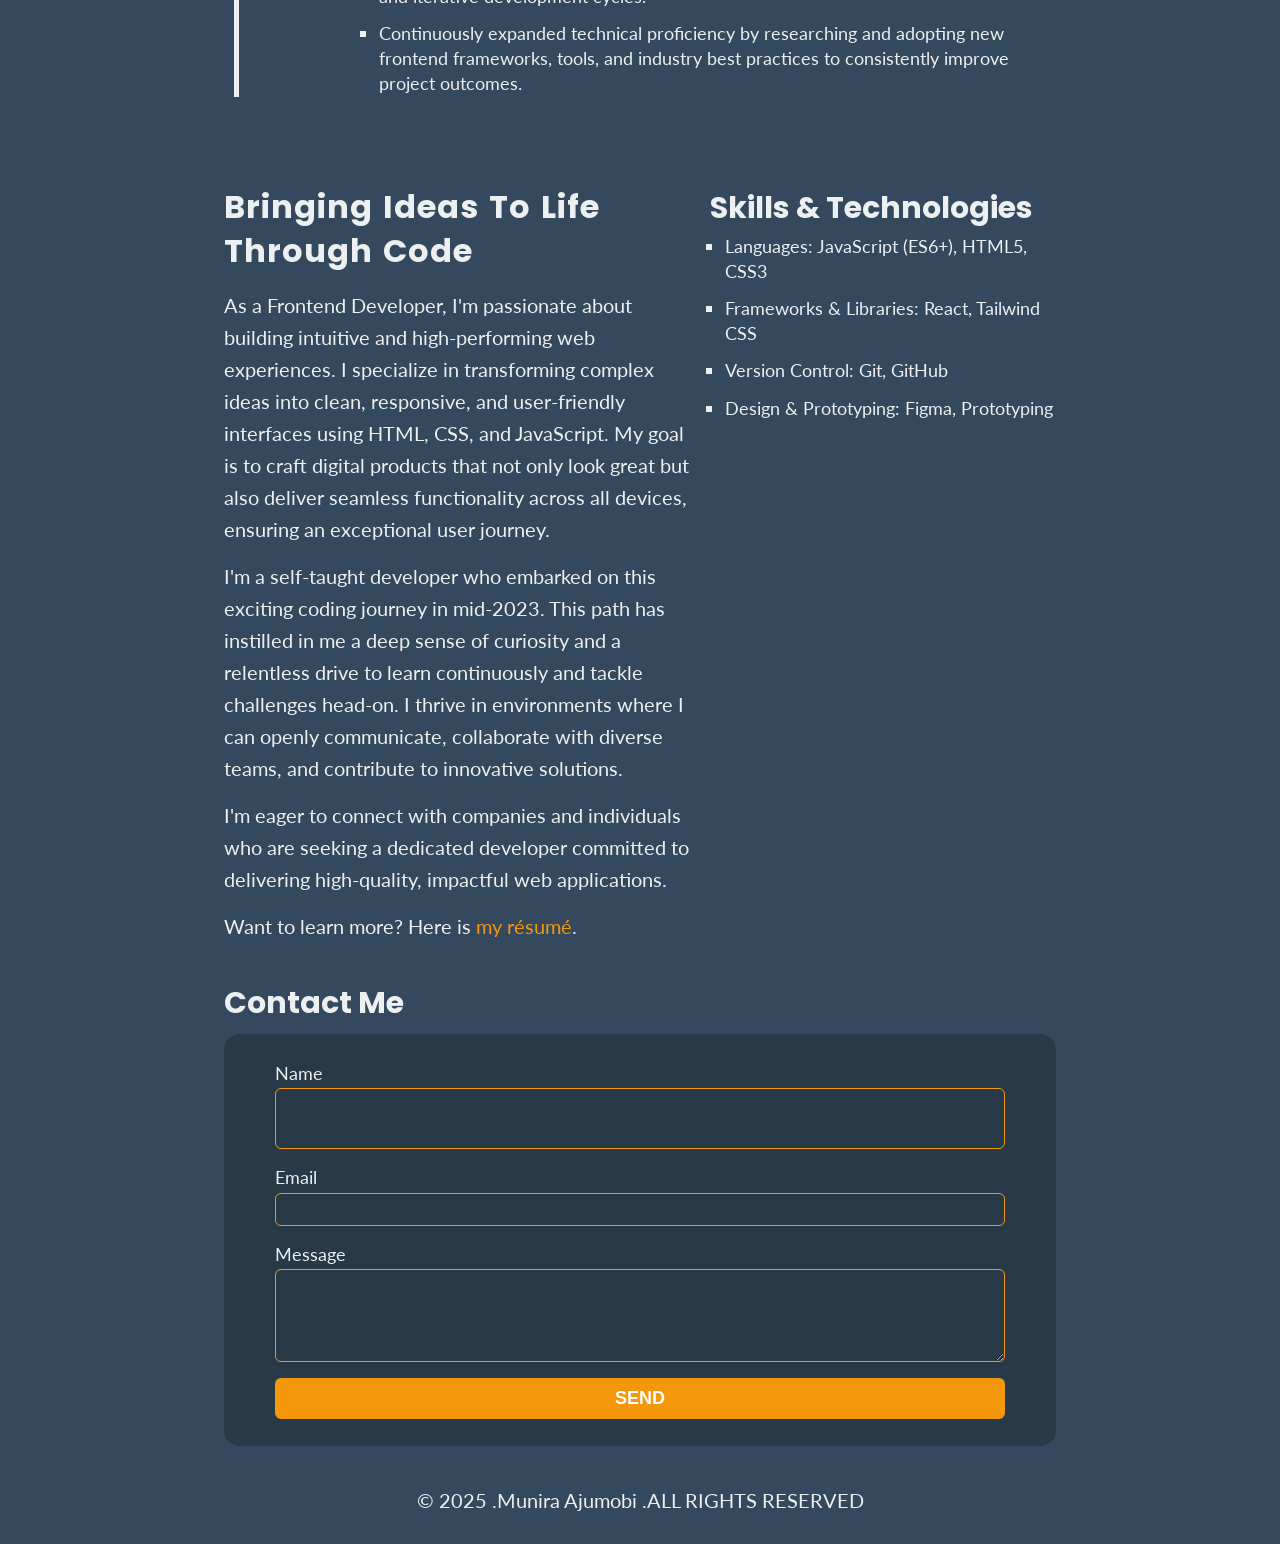
==== commit cb7aa95b: "updated my portfolio and included the case study for nearme" ====
--- a/index.html
+++ b/index.html
@@ -1,268 +1,571 @@
-<!DOCTYPE html>
+<!doctype html>
 <html lang="en">
-<head>
-    <meta charset="UTF-8">
-    <meta name="viewport" content="width=device-width, initial-scale=1.0">
+  <head>
+    <meta charset="UTF-8" />
+    <meta name="viewport" content="width=device-width, initial-scale=1.0" />
     <title>Munira Ajumobi - Frontend Developer Portfolio</title>
-    <link rel="icon" type="image/png" sizes="32x32" href="./images/favicon-32x32.png">
-    <link rel="preconnect" href="https://fonts.googleapis.com">
-    <link rel="preconnect" href="https://fonts.gstatic.com" crossorigin>
-    <link href="https://fonts.googleapis.com/css2?family=Poppins:wght@500;700&display=swap" rel="stylesheet">
-
-    <link rel="preconnect" href="https://fonts.googleapis.com">
-    <link rel="preconnect" href="https://fonts.gstatic.com" crossorigin>
-    <link href="https://fonts.googleapis.com/css2?family=Lato:wght@400;700&display=swap" rel="stylesheet">
-
-    <link rel="stylesheet" href="https://cdnjs.cloudflare.com/ajax/libs/font-awesome/6.5.2/css/all.min.css"
-        integrity="sha512-SnH5WK+bZxgPHs44uWIX+LLJAJ9/2PkPKZ5QiAj6Ta86w+fsb2TkcmfRyVX3pBnMFcV7oQPJkl9QevSCWr3W6A=="
-        crossorigin="anonymous" referrerpolicy="no-referrer" />
-    
-    <link rel="stylesheet" href="styles.css">
-</head>
-<body>
+    <link
+      rel="icon"
+      type="image/png"
+      sizes="32x32"
+      href="./images/favicon-32x32.png"
+    />
+    <link rel="preconnect" href="https://fonts.googleapis.com" />
+    <link rel="preconnect" href="https://fonts.gstatic.com" crossorigin />
+    <link
+      href="https://fonts.googleapis.com/css2?family=Poppins:wght@500;700&display=swap"
+      rel="stylesheet"
+    />
+
+    <link rel="preconnect" href="https://fonts.googleapis.com" />
+    <link rel="preconnect" href="https://fonts.gstatic.com" crossorigin />
+    <link
+      href="https://fonts.googleapis.com/css2?family=Lato:wght@400;700&display=swap"
+      rel="stylesheet"
+    />
+
+    <link
+      rel="stylesheet"
+      href="https://cdnjs.cloudflare.com/ajax/libs/font-awesome/6.5.2/css/all.min.css"
+      integrity="sha512-SnH5WK+bZxgPHs44uWIX+LLJAJ9/2PkPKZ5QiAj6Ta86w+fsb2TkcmfRyVX3pBnMFcV7oQPJkl9QevSCWr3W6A=="
+      crossorigin="anonymous"
+      referrerpolicy="no-referrer"
+    />
+
+    <link rel="stylesheet" href="styles.css" />
+  </head>
+  <body>
     <div class="portfolio-container">
-        <nav>
-            <p id="my-name">Munira Ajumobi</p>
-            <img src="./images/favicon-32x32.png" id="muni-logo">
-            <i class="fa fa-bars" id="bars" aria-hidden="true"></i>
-            <i class="fa fa-times" id="close" aria-hidden="true"></i>
-
-            <ul class="larger-screen-nav">
-                <li><a href="#home">Home</a></li>
-                <li><a href="#work">Work</a></li>
-                <li><a href="#about">About</a></li>
-                <li><a href="#contact">Contact</a></li>
-            </ul>
-                
-            <div class="contact-iconnn larger-screen-nav">
-                <a href="https://www.linkedin.com/in/munira-ajumobi" target="_blank"><i class="fab fa-linkedin-in" id="contact-icon"
-                    aria-hidden="true"></i></a>
-                <a href="https://github.com/Mun-eerah" target="_blank"><i class="fab fa-github" id="contact-icon"
-                    aria-hidden="true"></i></a>
-            </div>
-        </nav>
-        
-        <div class="second-nav">
-            <ul>
-                <li><a href="#home">Home</a></li>
-                <li><a href="#work">Work</a></li>
-                <li><a href="#about">About</a></li>
-                <li><a href="#contact">Contact</a></li>
-            </ul>
-
-            <div class="contact-icons">
-                <a href="https://www.linkedin.com/in/munira-ajumobi" target="_blank"><i class="fab fa-linkedin-in" id="contact-icon" aria-hidden="true"></i></a>
-                <a href="https://github.com/Mun-eerah" target="_blank"><i class="fab fa-github" id="contact-icon" aria-hidden="true"></i></a>
-            </div>
-        </div>
-
-        <div class="intro-and-image">
-            <header id="home">
-                <h2>Hey, there 👋</h2>
-                <h1 id="name"> I'm Munira Ajumobi</h1>
-                <h1>a <span id="field">Frontend Developer</span></h1>
-                <h2>my passion lies in transforming complex ideas into clean, efficient, and responsive interfaces that deliver exceptional
-            user experiences.</h2>
-            </header>
-
-            <div id="muni-div"><img src="./images/mypic-white-hijab.png" title="Munira Ajumobi" id="muni"></div>
-        </div>
-
-        <section id="work">
-            <h1>PROJECTS</h1>
-            <div class="projects">
-
-                <div class="project">
-                    <img src="./images/projects2.png" title="calorie counter" id="calorie">
-                    <div>
-                        <div id="div1">
-                            <h2>CeraVe Web Clone</h2>
-                            <div id="div2">
-                                <a href="https://mun-eerah.github.io/cerave-website-clone/" target="_blank"><i class="fa-solid fa-circle-up project-icon"
-                                        id="project-icon-arrow" aria-hidden="true"></i></a>
-                                <a href="https://github.com/Mun-eerah" target="_blank"><i class="fab fa-github project-icon"
-                                        aria-hidden="true"></i></a>
-                            </div>
-                        </div>
-                        <div id="div3">
-                            <p>A detailed pixel-perfect recreation of the CeraVe e-commerce website, showcasing my expertise in responsive UI
-                            development and translating complex designs into robust web experiences.</p>
-                            <ul class="div3-ul">
-                                <li>HTML</li>
-                                <li>CSS3</li>
-                                <li>RESPONSIVENESS</li>
-                            </ul>
-                        </div>
-                    </div>
+      <nav>
+        <p id="my-name">Munira Ajumobi</p>
+        <img src="./images/favicon-32x32.png" id="muni-logo" />
+        <i class="fa fa-bars" id="bars" aria-hidden="true"></i>
+        <i class="fa fa-times" id="close" aria-hidden="true"></i>
+
+        <ul class="larger-screen-nav">
+          <li><a href="#home">Home</a></li>
+          <li><a href="#work">Work</a></li>
+          <li><a href="#about">About</a></li>
+          <li><a href="#contact">Contact</a></li>
+        </ul>
+
+        <div class="contact-iconnn larger-screen-nav">
+          <a href="https://www.linkedin.com/in/munira-ajumobi" target="_blank"
+            ><i
+              class="fab fa-linkedin-in"
+              id="contact-icon"
+              aria-hidden="true"
+            ></i
+          ></a>
+          <a href="https://github.com/Mun-eerah" target="_blank"
+            ><i class="fab fa-github" id="contact-icon" aria-hidden="true"></i
+          ></a>
+        </div>
+      </nav>
+
+      <div class="second-nav">
+        <ul>
+          <li><a href="#home">Home</a></li>
+          <li><a href="#work">Work</a></li>
+          <li><a href="#about">About</a></li>
+          <li><a href="#contact">Contact</a></li>
+        </ul>
+
+        <div class="contact-icons">
+          <a href="https://www.linkedin.com/in/munira-ajumobi" target="_blank"
+            ><i
+              class="fab fa-linkedin-in"
+              id="contact-icon"
+              aria-hidden="true"
+            ></i
+          ></a>
+          <a href="https://github.com/Mun-eerah" target="_blank"
+            ><i class="fab fa-github" id="contact-icon" aria-hidden="true"></i
+          ></a>
+        </div>
+      </div>
+
+      <div class="intro-and-image">
+        <header id="home">
+          <h2>Hey, there 👋</h2>
+          <h1 id="name">I'm Munira Ajumobi</h1>
+          <h1>a <span id="field">Frontend Developer</span></h1>
+          <h2>
+            my passion lies in transforming complex ideas into clean, efficient,
+            and responsive interfaces that deliver exceptional user experiences.
+          </h2>
+        </header>
+
+        <div id="muni-div">
+          <img
+            src="./images/mypic-white-hijab.png"
+            title="Munira Ajumobi"
+            id="muni"
+          />
+        </div>
+      </div>
+
+      <section id="work">
+        <h1>PROJECTS</h1>
+        <div class="projects">
+          <div class="project">
+            <img
+              src="./images/burgerqueen.png"
+              title="burger queen"
+              id="calorie"
+            />
+            <div>
+              <div id="div1">
+                <h2>Burger Queen</h2>
+                <div id="div2">
+                  <a
+                    href="https://burgerqueen-landing.vercel.app/"
+                    target="_blank"
+                    ><i
+                      class="fa-solid fa-circle-up project-icon"
+                      id="project-icon-arrow"
+                      aria-hidden="true"
+                    ></i
+                  ></a>
+                  <a href="https://github.com/Mun-eerah" target="_blank"
+                    ><i
+                      class="fab fa-github project-icon"
+                      aria-hidden="true"
+                    ></i
+                  ></a>
                 </div>
-
-                <div class="project">
-                    <img src="./images/new_portfolio-pic.png" title="portfolio website" id="calorie">
-                    <div>
-                        <div id="div1">
-                            <h2>Portfolio Website</h2>
-                            <div id="div2">
-                                <a href="https://mun-eerah.github.io/portfolio-website/" target="_blank"><i
-                                        class="fa-solid fa-circle-up project-icon" id="project-icon-arrow" aria-hidden="true"></i></a>
-                                <a href="https://github.com/Mun-eerah" target="_blank"><i class="fab fa-github project-icon"
-                                        aria-hidden="true"></i></a>
-                            </div>
-                        </div>
-                        <div id="div3">
-                            <p>This is the very platform you're viewing! My personal website, designed and built from the ground up using HTML, CSS3, and JavaScript. It serves as a direct demonstration of my frontend development expertise, showcasing my
-                            projects, skills, and professional journey in a responsive and intuitive interface.
-                            </p>
-                            <ul class="div3-ul">
-                                <li>JAVASCRIPT</li>
-                                <li>CSS3</li>
-                                <li>HTML</li>
-                                <li>RESPONSIVENESS</li>
-                            </ul>
-                        </div>
-                    </div>
+              </div>
+              <div id="div3">
+                <p>
+                  A bold, modern landing page for a burger brand, built with a
+                  component-driven UI system to deliver a fast, polished
+                  ordering experience from hero section to menu.
+                </p>
+                <ul class="div3-ul">
+                  <li>REACT</li>
+                  <li>TYPESCRIPT</li>
+                  <li>SHADCN/UI</li>
+                  <li>TAILWINDCSS</li>
+                </ul>
+              </div>
+            </div>
+          </div>
+
+          <div class="project">
+            <img
+              src="./images/nearme-thumb.png"
+              title="NearMe UX case study"
+              id="calorie"
+            />
+            <div>
+              <div id="div1">
+                <h2>NearMe — UX Case Study</h2>
+                <div id="div2">
+                  <a
+                    href="https://mun-eerah.github.io/portfolio-website/nearme-case-study.html"
+                    target="_blank"
+                    ><i
+                      class="fa-solid fa-circle-up project-icon"
+                      id="project-icon-arrow"
+                      aria-hidden="true"
+                    ></i
+                  ></a>
+                  <a href="https://github.com/Mun-eerah" target="_blank"
+                    ><i
+                      class="fab fa-github project-icon"
+                      aria-hidden="true"
+                    ></i
+                  ></a>
                 </div>
-
-                <div class="project">
-                    <img src="./images/projects1.png" title="calorie counter" id="calorie">
-                    <div>
-                        <div id="div1">
-                            <h2>Calorie Counter</h2>
-                            <div id="div2">
-                                <a href="https://mun-eerah.github.io/calorie-counter-app/" target="_blank"><i
-                                        class="fa-solid fa-circle-up project-icon" id="project-icon-arrow" aria-hidden="true"></i></a>
-                                <a href="https://github.com/Mun-eerah" target="_blank"><i class="fab fa-github project-icon"
-                                        aria-hidden="true"></i></a>
-                            </div>
-                        </div>
-                        <div id="div3">
-                            <p>An interactive web application designed to help users track and manage daily calorie intake. This project
-                                demonstrates
-                                my ability to build functional frontend tools for practical data management and user-driven interaction.
-                            </p>
-                            <ul class="div3-ul">
-                                <li>JAVASCRIPT</li>
-                                <li>CSS3</li>
-                                <li>HTML</li>
-                                <li>RESPONSIVENESS</li>
-                            </ul>
-                        </div>
-                    </div>
+              </div>
+              <div id="div3">
+                <p>
+                  A research-first UX case study exploring why map listings lose
+                  people's trust and how a trust-signal system, grounded in
+                  persona research and cultural probes, could fix it. Currently
+                  in the research-to-design phase.
+                </p>
+                <ul class="div3-ul">
+                  <li>UX RESEARCH</li>
+                  <li>PERSONA</li>
+                  <li>CULTURAL PROBES</li>
+                  <li>IN PROGRESS</li>
+                </ul>
+              </div>
+            </div>
+          </div>
+
+          <div class="project">
+            <img
+              src="./images/projects2.png"
+              title="calorie counter"
+              id="calorie"
+            />
+            <div>
+              <div id="div1">
+                <h2>CeraVe Web Clone</h2>
+                <div id="div2">
+                  <a
+                    href="https://mun-eerah.github.io/cerave-website-clone/"
+                    target="_blank"
+                    ><i
+                      class="fa-solid fa-circle-up project-icon"
+                      id="project-icon-arrow"
+                      aria-hidden="true"
+                    ></i
+                  ></a>
+                  <a href="https://github.com/Mun-eerah" target="_blank"
+                    ><i
+                      class="fab fa-github project-icon"
+                      aria-hidden="true"
+                    ></i
+                  ></a>
                 </div>
-
-            </div>
-        </section>
-
-        <article>
-            <h1>WORK EXPERIENCE</h1>
-
-            <div class="timeline"> <!--timeline container-->
-                
-                <div class="timeline-item"> <!--a single item-->
-                    <div class="timeline-marker">
-                        <div class="marker"></div>
-                    </div> <!--the markers or circles-->
-                    <div class="timeline-content">
-                        <div><img src="images/flexisaf logo.png" class="timeline-image"></div>
-                        <div>
-                            <h1>Frontend Developer</h1>
-                            <h3>FlexiSAF Edusoft | Internship</h3>
-                            <p>May 2025 - Aug 2025</p>
-                            <ul>
-                                <li>Developed and maintained responsive web applications utilizing HTML5, CSS3, and JavaScript, ensuring optimal user
-                                experience across diverse devices and screen sizes.</li>
-                                <li>Translated high-fidelity design mockups into clean, semantic, and performant web interfaces, focusing on pixel-perfect
-                                implementation and cross-browser compatibility.</li>
-                                <li>Contributed to the full lifecycle of various frontend projects and prototypes, including task estimation, development,
-                                and presenting progress updates to the development team.</li>
-                                <li>Engineered interactive web applications that demonstrated proficiency in core JavaScript functionalities, dynamic
-                                content generation, and user interaction (e.g., building data manipulation tools, interactive learning aids, and
-                                sound-based interfaces).</li>
-                                <li>Proactively expanded technical skill set by continuously researching and integrating new frontend tools, libraries, and
-                                best practices to enhance coding efficiency and web development understanding.</li>
-                                <li>Ensured project deliverables met established timelines and quality standards, fostering effective collaboration within a
-                                fast-paced agile environment.</li>
-                            </ul>
-                        </div>
-                    </div>
+              </div>
+              <div id="div3">
+                <p>
+                  A detailed pixel-perfect recreation of the CeraVe e-commerce
+                  website, showcasing my expertise in responsive UI development
+                  and translating complex designs into robust web experiences.
+                </p>
+                <ul class="div3-ul">
+                  <li>HTML</li>
+                  <li>CSS3</li>
+                  <li>RESPONSIVENESS</li>
+                </ul>
+              </div>
+            </div>
+          </div>
+
+          <div class="project">
+            <img
+              src="./images/new_portfolio-pic.png"
+              title="portfolio website"
+              id="calorie"
+            />
+            <div>
+              <div id="div1">
+                <h2>Portfolio Website</h2>
+                <div id="div2">
+                  <a
+                    href="https://mun-eerah.github.io/portfolio-website/"
+                    target="_blank"
+                    ><i
+                      class="fa-solid fa-circle-up project-icon"
+                      id="project-icon-arrow"
+                      aria-hidden="true"
+                    ></i
+                  ></a>
+                  <a href="https://github.com/Mun-eerah" target="_blank"
+                    ><i
+                      class="fab fa-github project-icon"
+                      aria-hidden="true"
+                    ></i
+                  ></a>
                 </div>
-
-                <div class="timeline-item"> <!--a single item-->
-                    <div class="timeline-marker">
-                        <div class="marker"></div>
-                    </div> <!--the markers or circles-->
-                    <div class="timeline-content">
-                        <div><img src="images/bluechip-logo.jpeg" class="timeline-image bluechip"></div>
-                        <div>
-                            <h1>Frontend Developer</h1>
-                            <h3>Bluechip Technologies | Internship</h3>
-                            <p>Aug 2023 - Nov 2023</p>
-                            <ul>
-                                <li>Developed and optimized responsive web pages using HTML, CSS, Tailwind CSS, and JavaScript, prioritizing optimal user
-                                experience, accessibility, and usability across various devices.</li>
-                                <li>Collaborated extensively with the development team to design, implement, and test reusable React components,
-                                significantly enhancing website functionality and development efficiency.</li>
-                                <li>Translated high-fidelity wireframes and mockups into interactive, user-centric web features, ensuring pixel-perfect
-                                execution and a seamless transition from design to live development.</li>
-                                <li>Actively participated in Agile methodologies, including daily stand-ups, sprint planning, code reviews, and debugging,
-                                contributing to collaborative problem-solving and iterative development cycles.</li>
-                                <li>Continuously expanded technical proficiency by researching and adopting new frontend frameworks, tools, and industry
-                                best practices to consistently improve project outcomes.</li>
-                            </ul>
-                        </div>
-                    </div>
+              </div>
+              <div id="div3">
+                <p>
+                  This is the very platform you're viewing! My personal website,
+                  designed and built from the ground up using HTML, CSS3, and
+                  JavaScript. It serves as a direct demonstration of my frontend
+                  development expertise, showcasing my projects, skills, and
+                  professional journey in a responsive and intuitive interface.
+                </p>
+                <ul class="div3-ul">
+                  <li>JAVASCRIPT</li>
+                  <li>CSS3</li>
+                  <li>HTML</li>
+                  <li>RESPONSIVENESS</li>
+                </ul>
+              </div>
+            </div>
+          </div>
+
+          <div class="project">
+            <img
+              src="./images/projects1.png"
+              title="calorie counter"
+              id="calorie"
+            />
+            <div>
+              <div id="div1">
+                <h2>Calorie Counter</h2>
+                <div id="div2">
+                  <a
+                    href="https://mun-eerah.github.io/calorie-counter-app/"
+                    target="_blank"
+                    ><i
+                      class="fa-solid fa-circle-up project-icon"
+                      id="project-icon-arrow"
+                      aria-hidden="true"
+                    ></i
+                  ></a>
+                  <a href="https://github.com/Mun-eerah" target="_blank"
+                    ><i
+                      class="fab fa-github project-icon"
+                      aria-hidden="true"
+                    ></i
+                  ></a>
                 </div>
-
-            </div>
-        </article>
-
-        <footer id="about">
-            <div class="footer-div1">
-                <h1>Bringing Ideas to Life Through Code</h1>
-                <p>As a Frontend Developer, I'm passionate about building intuitive and high-performing web experiences. I specialize in
-                transforming complex ideas into clean, responsive, and user-friendly interfaces using HTML, CSS, and JavaScript. My goal
-                is to craft digital products that not only look great but also deliver seamless functionality across all devices,
-                ensuring an exceptional user journey.</p>
-                <p>I'm a self-taught developer who embarked on this exciting coding journey in mid-2023. This path has instilled in me a
-                deep sense of curiosity and a relentless drive to learn continuously and tackle challenges head-on. I thrive in
-                environments where I can openly communicate, collaborate with diverse teams, and contribute to innovative solutions.</p> 
-                <p> I'm eager to connect with companies and individuals who are seeking a dedicated developer committed to delivering
-                 high-quality, impactful web applications.</p>
-                <p>Want to learn more? Here is <a href="https://drive.google.com/file/d/1asc-HhvAF4fKjJKIKtCedLfScD9_ZHoa/view?usp=sharing" id="resume-link">my résumé</a>.</p>
-            </div>
-            <div class="footer-text">
-                <h2>Skills & Technologies</h2>
+              </div>
+              <div id="div3">
+                <p>
+                  An interactive web application designed to help users track
+                  and manage daily calorie intake. This project demonstrates my
+                  ability to build functional frontend tools for practical data
+                  management and user-driven interaction.
+                </p>
+                <ul class="div3-ul">
+                  <li>JAVASCRIPT</li>
+                  <li>CSS3</li>
+                  <li>HTML</li>
+                  <li>RESPONSIVENESS</li>
+                </ul>
+              </div>
+            </div>
+          </div>
+        </div>
+      </section>
+
+      <article>
+        <h1>WORK EXPERIENCE</h1>
+
+        <div class="timeline">
+          <!--timeline container-->
+
+          <div class="timeline-item">
+            <!--a single item-->
+            <div class="timeline-marker">
+              <div class="marker"></div>
+            </div>
+            <!--the markers or circles-->
+            <div class="timeline-content">
+              <div>
+                <img
+                  src="images/irecharge-logo.png"
+                  class="timeline-image"
+                />
+              </div>
+              <div>
+                <h1>Frontend Developer</h1>
+                <h3>iRecharge Tech Innovations | Internship</h3>
+                <p>Jan 2026 - Present</p>
                 <ul>
-                    <li>Languages: JavaScript (ES6+), HTML5, CSS3</li>
-                    <li>Frameworks & Libraries: React, Tailwind CSS</li>
-                    <li>Version Control: Git, GitHub</li>
-                    <li>Design & Prototyping: Figma, Prototyping</li>
-                </ul>
-            </div>
-        </footer>
-
-        <div class="contact" id="contact">
-           <h2>Contact Me</h2> 
-           <form action="https://formspree.io/f/xqalkwkb" method="POST">
-            <div class="form-item">
-                <label for="name">Name</label>
-                <input type="text" id="name" name="name" required>
-            </div>
-
-            <div class="form-item">
-                <label for="email">Email</label>
-                <input type="email" id="email" name="email" required>
-            </div>
-
-            <div class="form-item">
-                <label for="message">Message</label>
-                <textarea id="message" name="message" rows="5" required></textarea>
-            </div>
-
-            <button type="submit">SEND</button>
-           </form>
-        </div>
-        <div id="copyright">© 2025 .Munira Ajumobi .ALL RIGHTS RESERVED</div>
+                  <li>
+                    Converting high-fidelity Figma designs into responsive,
+                    production-ready interfaces using React and Next.js,
+                    ensuring pixel-accurate implementation across devices and
+                    breakpoints.
+                  </li>
+                  <li>
+                    Building reusable UI components with shadcn/ui and
+                    Tailwind CSS, establishing a consistent design system that
+                    improved development speed and visual consistency.
+                  </li>
+                  <li>
+                    Integrating frontend interfaces with backend APIs,
+                    ensuring smooth data flow, reliable functionality, and
+                    proper handling of edge cases.
+                  </li>
+                  <li>
+                    Writing type-safe, maintainable code in TypeScript across
+                    the codebase, reducing runtime bugs and easing
+                    collaboration with the engineering team.
+                  </li>
+                  <li>
+                    Diagnosing and resolving UI/UX and functional issues
+                    across the application, improving product stability,
+                    performance, and user experience.
+                  </li>
+                  <li>
+                    Collaborating closely with designers and backend
+                    engineers throughout the development lifecycle,
+                    translating requirements into shipped features while
+                    maintaining timelines and code quality.
+                  </li>
+                </ul>
+              </div>
+            </div>
+          </div>
+
+          <div class="timeline-item">
+            <!--a single item-->
+            <div class="timeline-marker">
+              <div class="marker"></div>
+            </div>
+            <!--the markers or circles-->
+            <div class="timeline-content">
+              <div>
+                <img src="images/flexisaf logo.png" class="timeline-image" />
+              </div>
+              <div>
+                <h1>Frontend Developer</h1>
+                <h3>FlexiSAF Edusoft | Internship</h3>
+                <p>May 2025 - Aug 2025</p>
+                <ul>
+                  <li>
+                    Developed and maintained responsive web applications
+                    utilizing HTML5, CSS3, and JavaScript, ensuring optimal user
+                    experience across diverse devices and screen sizes.
+                  </li>
+                  <li>
+                    Translated high-fidelity design mockups into clean,
+                    semantic, and performant web interfaces, focusing on
+                    pixel-perfect implementation and cross-browser
+                    compatibility.
+                  </li>
+                  <li>
+                    Contributed to the full lifecycle of various frontend
+                    projects and prototypes, including task estimation,
+                    development, and presenting progress updates to the
+                    development team.
+                  </li>
+                  <li>
+                    Engineered interactive web applications that demonstrated
+                    proficiency in core JavaScript functionalities, dynamic
+                    content generation, and user interaction (e.g., building
+                    data manipulation tools, interactive learning aids, and
+                    sound-based interfaces).
+                  </li>
+                  <li>
+                    Proactively expanded technical skill set by continuously
+                    researching and integrating new frontend tools, libraries,
+                    and best practices to enhance coding efficiency and web
+                    development understanding.
+                  </li>
+                  <li>
+                    Ensured project deliverables met established timelines and
+                    quality standards, fostering effective collaboration within
+                    a fast-paced agile environment.
+                  </li>
+                </ul>
+              </div>
+            </div>
+          </div>
+
+          <div class="timeline-item">
+            <!--a single item-->
+            <div class="timeline-marker">
+              <div class="marker"></div>
+            </div>
+            <!--the markers or circles-->
+            <div class="timeline-content">
+              <div>
+                <img
+                  src="images/bluechip-logo.jpeg"
+                  class="timeline-image bluechip"
+                />
+              </div>
+              <div>
+                <h1>Frontend Developer</h1>
+                <h3>Bluechip Technologies | Internship</h3>
+                <p>Aug 2023 - Nov 2023</p>
+                <ul>
+                  <li>
+                    Developed and optimized responsive web pages using HTML,
+                    CSS, Tailwind CSS, and JavaScript, prioritizing optimal user
+                    experience, accessibility, and usability across various
+                    devices.
+                  </li>
+                  <li>
+                    Collaborated extensively with the development team to
+                    design, implement, and test reusable React components,
+                    significantly enhancing website functionality and
+                    development efficiency.
+                  </li>
+                  <li>
+                    Translated high-fidelity wireframes and mockups into
+                    interactive, user-centric web features, ensuring
+                    pixel-perfect execution and a seamless transition from
+                    design to live development.
+                  </li>
+                  <li>
+                    Actively participated in Agile methodologies, including
+                    daily stand-ups, sprint planning, code reviews, and
+                    debugging, contributing to collaborative problem-solving and
+                    iterative development cycles.
+                  </li>
+                  <li>
+                    Continuously expanded technical proficiency by researching
+                    and adopting new frontend frameworks, tools, and industry
+                    best practices to consistently improve project outcomes.
+                  </li>
+                </ul>
+              </div>
+            </div>
+          </div>
+        </div>
+      </article>
+
+      <footer id="about">
+        <div class="footer-div1">
+          <h1>Bringing Ideas to Life Through Code</h1>
+          <p>
+            As a Frontend Developer, I'm passionate about building intuitive and
+            high-performing web experiences. I specialize in transforming
+            complex ideas into clean, responsive, and user-friendly interfaces
+            using HTML, CSS, and JavaScript. My goal is to craft digital
+            products that not only look great but also deliver seamless
+            functionality across all devices, ensuring an exceptional user
+            journey.
+          </p>
+          <p>
+            I'm a self-taught developer who embarked on this exciting coding
+            journey in mid-2023. This path has instilled in me a deep sense of
+            curiosity and a relentless drive to learn continuously and tackle
+            challenges head-on. I thrive in environments where I can openly
+            communicate, collaborate with diverse teams, and contribute to
+            innovative solutions.
+          </p>
+          <p>
+            I'm eager to connect with companies and individuals who are seeking
+            a dedicated developer committed to delivering high-quality,
+            impactful web applications.
+          </p>
+          <p>
+            Want to learn more? Here is
+            <a
+              href="https://drive.google.com/file/d/1asc-HhvAF4fKjJKIKtCedLfScD9_ZHoa/view?usp=sharing"
+              id="resume-link"
+              >my résumé</a
+            >.
+          </p>
+        </div>
+        <div class="footer-text">
+          <h2>Skills & Technologies</h2>
+          <ul>
+            <li>Languages: JavaScript (ES6+), HTML5, CSS3</li>
+            <li>Frameworks & Libraries: React, Tailwind CSS</li>
+            <li>Version Control: Git, GitHub</li>
+            <li>Design & Prototyping: Figma, Prototyping</li>
+          </ul>
+        </div>
+      </footer>
+
+      <div class="contact" id="contact">
+        <h2>Contact Me</h2>
+        <form action="https://formspree.io/f/xqalkwkb" method="POST">
+          <div class="form-item">
+            <label for="name">Name</label>
+            <input type="text" id="name" name="name" required />
+          </div>
+
+          <div class="form-item">
+            <label for="email">Email</label>
+            <input type="email" id="email" name="email" required />
+          </div>
+
+          <div class="form-item">
+            <label for="message">Message</label>
+            <textarea id="message" name="message" rows="5" required></textarea>
+          </div>
+
+          <button type="submit">SEND</button>
+        </form>
+      </div>
+      <div id="copyright">© 2025 .Munira Ajumobi .ALL RIGHTS RESERVED</div>
     </div>
     <script src="./script.js"></script>
-</body>
-</html>+  </body>
+</html>
--- a/styles.css
+++ b/styles.css
@@ -1,555 +1,570 @@
 :root {
-    --primary: #34495e;
-    --accent: #3498db;
-    --background: rgba(36, 50, 63, 0.7);
-    --text: #ecf0f1;
-    --accent2: #f4970b;
-    /* --text: #34495e; */
+  --primary: #34495e;
+  --accent: #3498db;
+  --background: rgba(36, 50, 63, 0.7);
+  --text: #ecf0f1;
+  --accent2: #f4970b;
+  /* --text: #34495e; */
 }
 * {
-    padding: 0;
-    margin: 0;
-    box-sizing: border-box;
+  padding: 0;
+  margin: 0;
+  box-sizing: border-box;
 }
 body {
-    font-family: 'Lato', sans-serif;
-    font-weight: 400;
-    line-height: 1.4;
-    background: var(--primary);
-    color: var(--text);
+  font-family: "Lato", sans-serif;
+  font-weight: 400;
+  line-height: 1.4;
+  background: var(--primary);
+  color: var(--text);
 }
 .portfolio-container {
-    width: 90%;
-    margin: 20px auto;
-    display: flex;
-    flex-direction: column;
-    gap: 10px;
-    cursor: pointer;
-}
-h1,h2,h3,h4,h5 {
-    font-family: 'poppins', sans-serif;
-    font-weight: 700;
+  width: 90%;
+  margin: 20px auto;
+  display: flex;
+  flex-direction: column;
+  gap: 10px;
+  cursor: pointer;
+}
+h1,
+h2,
+h3,
+h4,
+h5 {
+  font-family: "poppins", sans-serif;
+  font-weight: 700;
 }
 p {
-    font-size: 18px;
-    line-height: 1.6;
-    width: 90%;
+  font-size: 18px;
+  line-height: 1.6;
+  width: 90%;
 }
 nav {
-    background-color: var(--background);
-    border-radius: 16px;
-    padding: 23px;
-    display: flex;
-    justify-content: space-between;
-    align-items: center;
-    cursor: pointer;
-    position: fixed;
-    width: 90%;
+  background-color: var(--background);
+  border-radius: 16px;
+  padding: 23px;
+  display: flex;
+  justify-content: space-between;
+  align-items: center;
+  cursor: pointer;
+  position: fixed;
+  width: 90%;
 }
 #muni-logo {
-    display: none;
+  display: none;
 }
 .larger-screen-nav {
-    display: none;
+  display: none;
 }
 .second-nav {
-    display: none;
-    position: absolute;
-    padding: 10px 40px;
-    justify-content: space-between;
-    background-color: var(--background);
-    top: 20px;
-    transform: translateY(50%);
-    width: 90%;
-    margin-top: 12px;
-    border-radius: 16px;
+  display: none;
+  position: absolute;
+  padding: 10px 40px;
+  justify-content: space-between;
+  background-color: var(--background);
+  top: 20px;
+  transform: translateY(50%);
+  width: 90%;
+  margin-top: 12px;
+  border-radius: 16px;
 }
 ul {
- display: flex;
- flex-direction: column;
- justify-content: center;
- gap: 12px;
+  display: flex;
+  flex-direction: column;
+  justify-content: center;
+  gap: 12px;
 }
 li {
-    list-style: none;
+  list-style: none;
 }
 li:hover {
-    border-left: 3px solid var(--accent);
-    padding-left: 3px;
+  border-left: 3px solid var(--accent);
+  padding-left: 3px;
 }
 a {
-    text-decoration: none;
-    color: var(--text);
-}
-#bars, #close {
-    font-size: 18px;
-}
+  text-decoration: none;
+  color: var(--text);
+}
+#bars,
 #close {
-    display: none;
+  font-size: 18px;
+}
+#close {
+  display: none;
 }
 .contact-icons {
-    display: flex;
-    flex-direction: column;
-    gap: 12px;
-    justify-content: center;
+  display: flex;
+  flex-direction: column;
+  gap: 12px;
+  justify-content: center;
 }
 #contact-icon {
-    background-color: rgba(36, 50, 60, 0.9);
-    padding: 20px 50px;
-    font-size: 23px;
-    border-radius: 16px;
-    color: var(--text);
+  background-color: rgba(36, 50, 60, 0.9);
+  padding: 20px 50px;
+  font-size: 23px;
+  border-radius: 16px;
+  color: var(--text);
 }
 #contact-icon:hover {
-    background-color: var(--accent2);
+  background-color: var(--accent2);
 }
 header {
-    margin-top: 120px;
-}
-header h2, header h1 {
-    font-weight: 200;
-    font-size: 14px;
-    padding-bottom: 6px;
+  margin-top: 120px;
+}
+header h2,
+header h1 {
+  font-weight: 200;
+  font-size: 14px;
+  padding-bottom: 6px;
 }
 #name {
-    color: var(--accent2);
-    font-size: 16px;
+  color: var(--accent2);
+  font-size: 16px;
 }
 #field {
-    font-size: 16px;
+  font-size: 16px;
 }
 #muni-div {
-    display: flex;
+  display: flex;
 }
 #muni {
-    border-radius: 20px;
-    margin: 40px auto;
-    width: 300px;
+  border-radius: 20px;
+  margin: 40px auto;
+  width: 300px;
 }
 .projects {
-    display: flex;
-    flex-direction: column;
-    gap: 15px;
+  display: flex;
+  flex-direction: column;
+  gap: 15px;
 }
 section > h1 {
-    padding-top: 20px;
-    padding-bottom: 20px;
-    letter-spacing: 2px;
+  padding-top: 20px;
+  padding-bottom: 20px;
+  letter-spacing: 2px;
 }
 .project {
-    background-color: var(--background);
-    border-radius: 16px;
-    padding: 30px;
+  background-color: var(--background);
+  border-radius: 16px;
+  padding: 30px;
 }
 #calorie {
-    width: 100%;
-    border-radius: 10px;
+  width: 100%;
+  border-radius: 10px;
 }
 #div1 {
-    display: flex;
-    justify-content: space-between;
-    align-items:first baseline;
-    padding-top: 5px;
+  display: flex;
+  justify-content: space-between;
+  align-items: first baseline;
+  padding-top: 5px;
 }
 #div2 {
-    display: flex;
-    align-items: center;
-    justify-content: center;
-    margin-top: 10px;
-    gap: 10px;
+  display: flex;
+  align-items: center;
+  justify-content: center;
+  margin-top: 10px;
+  gap: 10px;
 }
 #div3 {
-    display: flex;
-    flex-direction: column;
-    gap: 20px;
-    width: 100%;
+  display: flex;
+  flex-direction: column;
+  gap: 20px;
+  width: 100%;
 }
 #div3 p {
-    width: 100%;
-    padding-top: 13px;
-    /* text-align: justify; */
+  width: 100%;
+  padding-top: 13px;
+  /* text-align: justify; */
 }
 .div3-ul {
-    display: flex;
-    flex-direction: row;
-    justify-content: flex-start;
-    flex-wrap: wrap;
-    gap: 10px;
+  display: flex;
+  flex-direction: row;
+  justify-content: flex-start;
+  flex-wrap: wrap;
+  gap: 10px;
 }
 .div3-ul li {
-    background-color: var(--primary);
-    padding: 10px 14px;
-    border-radius: 5px;
-    font-weight: bold;
-    text-decoration: none;
-    border: 2px solid transparent;
+  background-color: var(--primary);
+  padding: 10px 14px;
+  border-radius: 5px;
+  font-weight: bold;
+  text-decoration: none;
+  border: 2px solid transparent;
 }
 .project-icon {
-    /* background-color: rgba(36, 50, 60, 0.9); */
-    background-color: var(--primary);
-    padding: 12px;
-    font-size: 23px;
-    border-radius: 50%;
-    color: var(--text);
+  /* background-color: rgba(36, 50, 60, 0.9); */
+  background-color: var(--primary);
+  padding: 12px;
+  font-size: 23px;
+  border-radius: 50%;
+  color: var(--text);
 }
 .project-icon:hover {
-    background-color: var(--accent2);
+  background-color: var(--accent2);
 }
 #project-icon-arrow {
-    transform: rotate(45deg);
+  transform: rotate(45deg);
 }
 article {
-    margin-top: 20px;
-    width: 100%;
-    margin-bottom: 30px;
+  margin-top: 20px;
+  width: 100%;
+  margin-bottom: 30px;
 }
 article > h1 {
-    padding-top: 20px;
-    padding-bottom: 20px;
-    width: 100%;
-    letter-spacing: 2px;
+  padding-top: 20px;
+  padding-bottom: 20px;
+  width: 100%;
+  letter-spacing: 2px;
 }
 .timeline {
-    position: relative;
-    padding-left: 30px;
-}
-.timeline::before { /* the vertical line */
-    content: '';
-    position: absolute;
-    top: 0;
-    bottom: 0;
-    left: 10px;
-    width: 2px;
-    background-color: var(--text);
-    z-index: 1;
+  position: relative;
+  padding-left: 30px;
+}
+.timeline::before {
+  /* the vertical line */
+  content: "";
+  position: absolute;
+  top: 0;
+  bottom: 0;
+  left: 10px;
+  width: 2px;
+  background-color: var(--text);
+  z-index: 1;
 }
 .timeline-item {
-    position: relative;
-    padding-left: 15px;
-    margin-bottom: 20px;
-    z-index: 2;
+  position: relative;
+  padding-left: 15px;
+  margin-bottom: 20px;
+  z-index: 2;
 }
 .timeline-marker {
-    position: absolute;
-    left: 10px; /*0 before*/
-    top: 0;
-    width: 25px;
-    height: 25px;
-    border: 3px solid var(--text);
-    border-radius: 50%;
-    background-color: var(--primary);
-    display: flex;
-    justify-content: center;
-    align-items: center;
-    transform: translateX(-160%);
-    z-index: 3;
+  position: absolute;
+  left: 10px; /*0 before*/
+  top: 0;
+  width: 25px;
+  height: 25px;
+  border: 3px solid var(--text);
+  border-radius: 50%;
+  background-color: var(--primary);
+  display: flex;
+  justify-content: center;
+  align-items: center;
+  transform: translateX(-160%);
+  z-index: 3;
 }
 .marker {
-    width: 11px;
-    height: 11px;
-    background-color: var(--text);
-    border-radius: 50%;
-    z-index: 3;
+  width: 11px;
+  height: 11px;
+  background-color: var(--text);
+  border-radius: 50%;
+  z-index: 3;
 }
 .timeline-content {
-    display: flex;
-    gap: 20px;
-    justify-content: flex-start;
+  display: flex;
+  gap: 20px;
+  justify-content: flex-start;
 }
 .timeline-content h1 {
-    font-weight: 500;
+  font-weight: 500;
 }
 .timeline-image {
-    width: 70px;
-    height: 70px;
-    border-radius: 10px;
+  width: 70px;
+  height: 70px;
+  border-radius: 10px;
 }
 .timeline-content h3 {
-    padding-top: 10px;
-    padding-bottom: 10px;
-    font-weight: 300;
-    font-size: 16px;
+  padding-top: 10px;
+  padding-bottom: 10px;
+  font-weight: 300;
+  font-size: 16px;
 }
 .timeline-content p {
-    color: var(--accent2);
-    padding-bottom: 10px;
-    font-size: 16px;
+  color: var(--accent2);
+  padding-bottom: 10px;
+  font-size: 16px;
 }
 .timeline-content ul {
-    padding-left: 20px;
+  padding-left: 20px;
 }
 .timeline-content li {
-    list-style: square;
+  list-style: square;
 }
 .timeline-content li:hover {
-    border-left: none;
-    padding-left: 0;
+  border-left: none;
+  padding-left: 0;
 }
 footer {
-    margin-top: 20px;
-    display: flex;
-    flex-direction: column;
-    gap: 15px;
+  margin-top: 20px;
+  display: flex;
+  flex-direction: column;
+  gap: 15px;
 }
 footer h1 {
-    text-transform: capitalize;
-    word-spacing: 2px;
-    letter-spacing: 1px;
+  text-transform: capitalize;
+  word-spacing: 2px;
+  letter-spacing: 1px;
 }
 footer p {
-    width: 100%;
+  width: 100%;
 }
 #resume-link {
-    color: var(--accent2);
+  color: var(--accent2);
 }
 footer h2 {
-    padding-bottom: 5px;
+  padding-bottom: 5px;
 }
 .footer-text {
-    margin-top: 10px;
-    gap: 0;
+  margin-top: 10px;
+  gap: 0;
 }
 .footer-text ul {
-    padding-left: 15px;
+  padding-left: 15px;
 }
 .footer-text li {
-    list-style-type: square;
+  list-style-type: square;
 }
 .footer-text li:hover {
-    padding-left: 0;
-    border-left: 0;
+  padding-left: 0;
+  border-left: 0;
 }
 .contact {
-    margin: 20px auto;
-    width: 100%;
+  margin: 20px auto;
+  width: 100%;
 }
 .contact h2 {
-    padding-top: 10px;
-    padding-bottom: 10px;
+  padding-top: 10px;
+  padding-bottom: 10px;
 }
 form {
-    background-color: var(--background);
-    padding: 25px 10px;
-    display: flex;
-    flex-direction: column;
-    justify-content: center;
-    gap: 12px;
-    border-radius: 16px;
+  background-color: var(--background);
+  padding: 25px 10px;
+  display: flex;
+  flex-direction: column;
+  justify-content: center;
+  gap: 12px;
+  border-radius: 16px;
 }
 .form-item {
-    display: flex;
-    flex-direction: column;
-    width: 90%;
-    margin: 2px auto;
-    gap: 2px;
+  display: flex;
+  flex-direction: column;
+  width: 90%;
+  margin: 2px auto;
+  gap: 2px;
 }
 form input,
 form textarea {
-    padding: 8px;
-    background: transparent;
-    border: 1px solid var(--accent2);    
-    border-radius: 6px;
+  padding: 8px;
+  background: transparent;
+  border: 1px solid var(--accent2);
+  border-radius: 6px;
 }
 input[type="text"],
 input[type="email"],
 textarea {
-    color: var(--accent2);
+  color: var(--accent2);
 }
 textarea {
-    resize: vertical;
+  resize: vertical;
 }
 button {
-    display: block;
-    padding: 10px 16px;
-    width: 90%;
-    margin: 2px auto;
-    border-radius: 6px;
-    background-color: var(--accent2);
-    border: none;
-    color: white;
-    font-weight: bold;
+  display: block;
+  padding: 10px 16px;
+  width: 90%;
+  margin: 2px auto;
+  border-radius: 6px;
+  background-color: var(--accent2);
+  border: none;
+  color: white;
+  font-weight: bold;
 }
 button:hover {
-   background-color: var(--primary);
-   border: 2px solid var(--accent2);
+  background-color: var(--primary);
+  border: 2px solid var(--accent2);
 }
 #copyright {
-    text-align: center;
-    margin-top: 10px;
-    margin-bottom: 10px;
+  text-align: center;
+  margin-top: 10px;
+  margin-bottom: 10px;
 }
 
 @media screen and (min-width: 768px) {
-    nav {
-        justify-content: space-between;
-    }
-    .larger-screen-nav {
-        display: flex;  
-    }
-    #my-name {
-        display: none;
-    }
-    #muni-logo {
-        display: block;
-        padding-left: 10px;
-    }
-    nav ul, .contact-iconnn {
-        flex-direction: row;
-        justify-content: space-between; 
-        gap: 30px;
-    }
-    #contact-icon {
-        background-color: transparent;
-        padding: 0;
-    }
-    #contact-icon:hover {
-        background-color: transparent;
-    }
-    nav li:hover {
-        padding-left: 0;
-        border: none;
-    }
-    #bars, #close {
-        display: none;
-    }
-    .second-nav {
-        display: none;
-    }
-    header {
-       width: 50%;  
-       font-size: 18px;
-    }
-    .intro-and-image {
-        display: flex;
-        justify-content: space-evenly;
-        align-items: center;
-        /* justify-content: space-around; */
-        margin-bottom: 30px;
-    }
-    header h2, header h1 {
-        font-size: 18px;
-        font-weight: 300;
-    }
-    header h2 {
-        padding-top: 10px;
-    }
-    #name, #field {
-        font-size: 20px;
-    }
-    #muni {
-        width: 250px;
-        transform: translateY(23%);
-    }
-    section {
-        margin-top: 20px;
-    }
-    section h1 {
-        font-size: 30px;
-        letter-spacing: 1px;
-        padding-bottom: 30px;
-    }
-    #div1 h2 {
-        font-size: 23px;
-    }
-    .timeline::before {
-        width: 5px;
-    }
-    .project-icon {
-        font-size: 25px;
-    }
-    article h1 {
-        font-size: 30px;
-        letter-spacing: 1px;
-    }
-    footer p {
-        font-size: 20px;
-    }
-    .footer-text li {
-        font-size: 18px;
-    }
-    .contact {
-        font-size: 20px;
-    }
-    form label {
-        font-size: 18px;
-    }
-    button {
-        font-size: 18px;
-    }
-    #copyright {
-        font-size: 20px;
-    }
-}
-@media screen and (min-width: 1249px) {
-    .portfolio-container {
-        width: 65%;
-        margin: 20px auto;
-    }
-    nav {
-        width: 65%;
-    }
-   header {
-        margin-top: 20px;
-        width: 60%;
-   }
-   header h2, header h1 {
-        font-size: 30px;
-   }
-   #name, #field {
-        font-size: 38px;
-   }
-   #muni {
-        width: 300px;
-   }
-   .projects {
-    gap: 40px;
-   }
-   .project {
-        display: flex;
-        gap: 40px;
-   }
-   #calorie {
-    width: 45%;
-   }
-   #div1 {
+  nav {
+    justify-content: space-between;
+  }
+  .larger-screen-nav {
+    display: flex;
+  }
+  #my-name {
+    display: none;
+  }
+  #muni-logo {
+    display: block;
+    padding-left: 10px;
+  }
+  nav ul,
+  .contact-iconnn {
     flex-direction: row;
     justify-content: space-between;
-   }
-   #div3 {
+    gap: 30px;
+  }
+  #contact-icon {
+    background-color: transparent;
+    padding: 0;
+  }
+  #contact-icon:hover {
+    background-color: transparent;
+  }
+  nav li:hover {
+    padding-left: 0;
+    border: none;
+  }
+  #bars,
+  #close {
+    display: none;
+  }
+  .second-nav {
+    display: none;
+  }
+  header {
+    width: 50%;
+    font-size: 18px;
+  }
+  .intro-and-image {
+    display: flex;
+    justify-content: space-evenly;
+    align-items: center;
+    /* justify-content: space-around; */
+    margin-bottom: 30px;
+  }
+  header h2,
+  header h1 {
+    font-size: 18px;
+    font-weight: 300;
+  }
+  header h2 {
+    padding-top: 10px;
+  }
+  #name,
+  #field {
+    font-size: 20px;
+  }
+  #muni {
+    width: 250px;
+    transform: translateY(23%);
+  }
+  section {
+    margin-top: 20px;
+  }
+  section h1 {
+    font-size: 30px;
+    letter-spacing: 1px;
+    padding-bottom: 30px;
+  }
+  #div1 h2 {
+    font-size: 23px;
+  }
+  .timeline::before {
+    width: 5px;
+  }
+  .project-icon {
+    font-size: 25px;
+  }
+  article h1 {
+    font-size: 30px;
+    letter-spacing: 1px;
+  }
+  footer p {
+    font-size: 20px;
+  }
+  .footer-text li {
+    font-size: 18px;
+  }
+  .contact {
+    font-size: 20px;
+  }
+  form label {
+    font-size: 18px;
+  }
+  button {
+    font-size: 18px;
+  }
+  #copyright {
+    font-size: 20px;
+  }
+}
+@media screen and (min-width: 1249px) {
+  .portfolio-container {
+    width: 65%;
+    margin: 20px auto;
+  }
+  nav {
+    width: 65%;
+  }
+  header {
+    margin-top: 20px;
+    width: 60%;
+  }
+  header h2,
+  header h1 {
+    font-size: 30px;
+  }
+  #name,
+  #field {
+    font-size: 38px;
+  }
+  #muni {
+    width: 300px;
+  }
+  .projects {
+    gap: 40px;
+  }
+  .project {
+    display: flex;
+    gap: 40px;
+  }
+  #calorie {
+    width: 45%;
+    align-self: flex-start;
+    object-fit: cover;
+  }
+  #div1 {
+    flex-direction: row;
+    justify-content: space-between;
+  }
+  #div3 {
     padding-top: 20px;
-   }
-   #div1 h2 {
-       font-size: 30px;
-   }
-   .project-icon {
-       font-size: 30px;
-   }
-   article h1 {
-       font-size: 40px;
-       letter-spacing: 1px;
-   }
-   .timeline-content h3 {
+  }
+  #div1 h2 {
+    font-size: 30px;
+  }
+  .project-icon {
+    font-size: 30px;
+  }
+  article h1 {
+    font-size: 40px;
+    letter-spacing: 1px;
+  }
+  .timeline-content h3 {
     font-size: 20px;
-   }
-   .timeline-content p {
+  }
+  .timeline-content p {
     font-size: 16px;
-   }
-   .timeline-content li {
+  }
+  .timeline-content li {
     font-size: 18px;
-   }
-   footer {
+  }
+  footer {
     display: flex;
     flex-direction: row;
     align-items: first baseline;
     justify-content: space-between;
-   }
-   .footer-div1 {
-        display: flex;
-        flex-direction: column;
-        width: 60%;
-        gap: 15px;
-   }
-   .footer-text h2 {
+  }
+  .footer-div1 {
+    display: flex;
+    flex-direction: column;
+    width: 60%;
+    gap: 15px;
+  }
+  .footer-text h2 {
     font-size: 30px;
-   }
-}
+  }
+}
